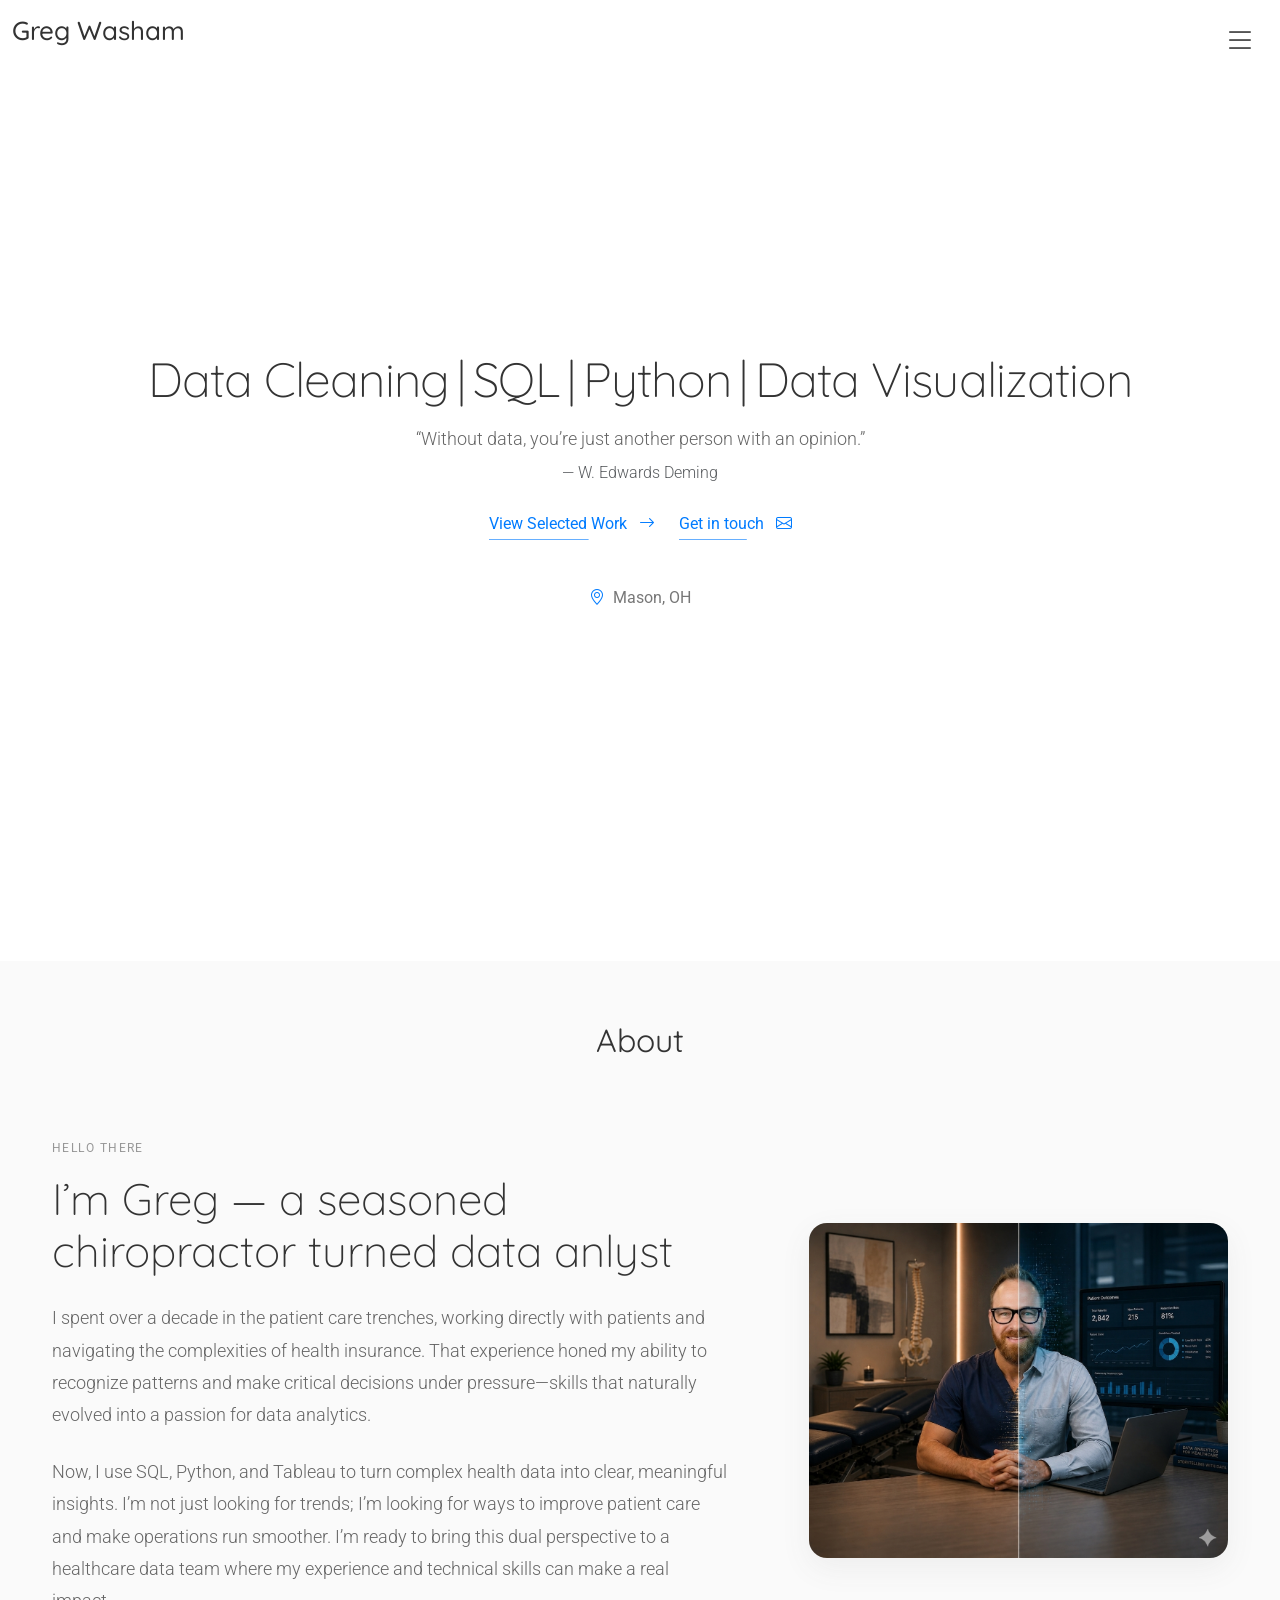
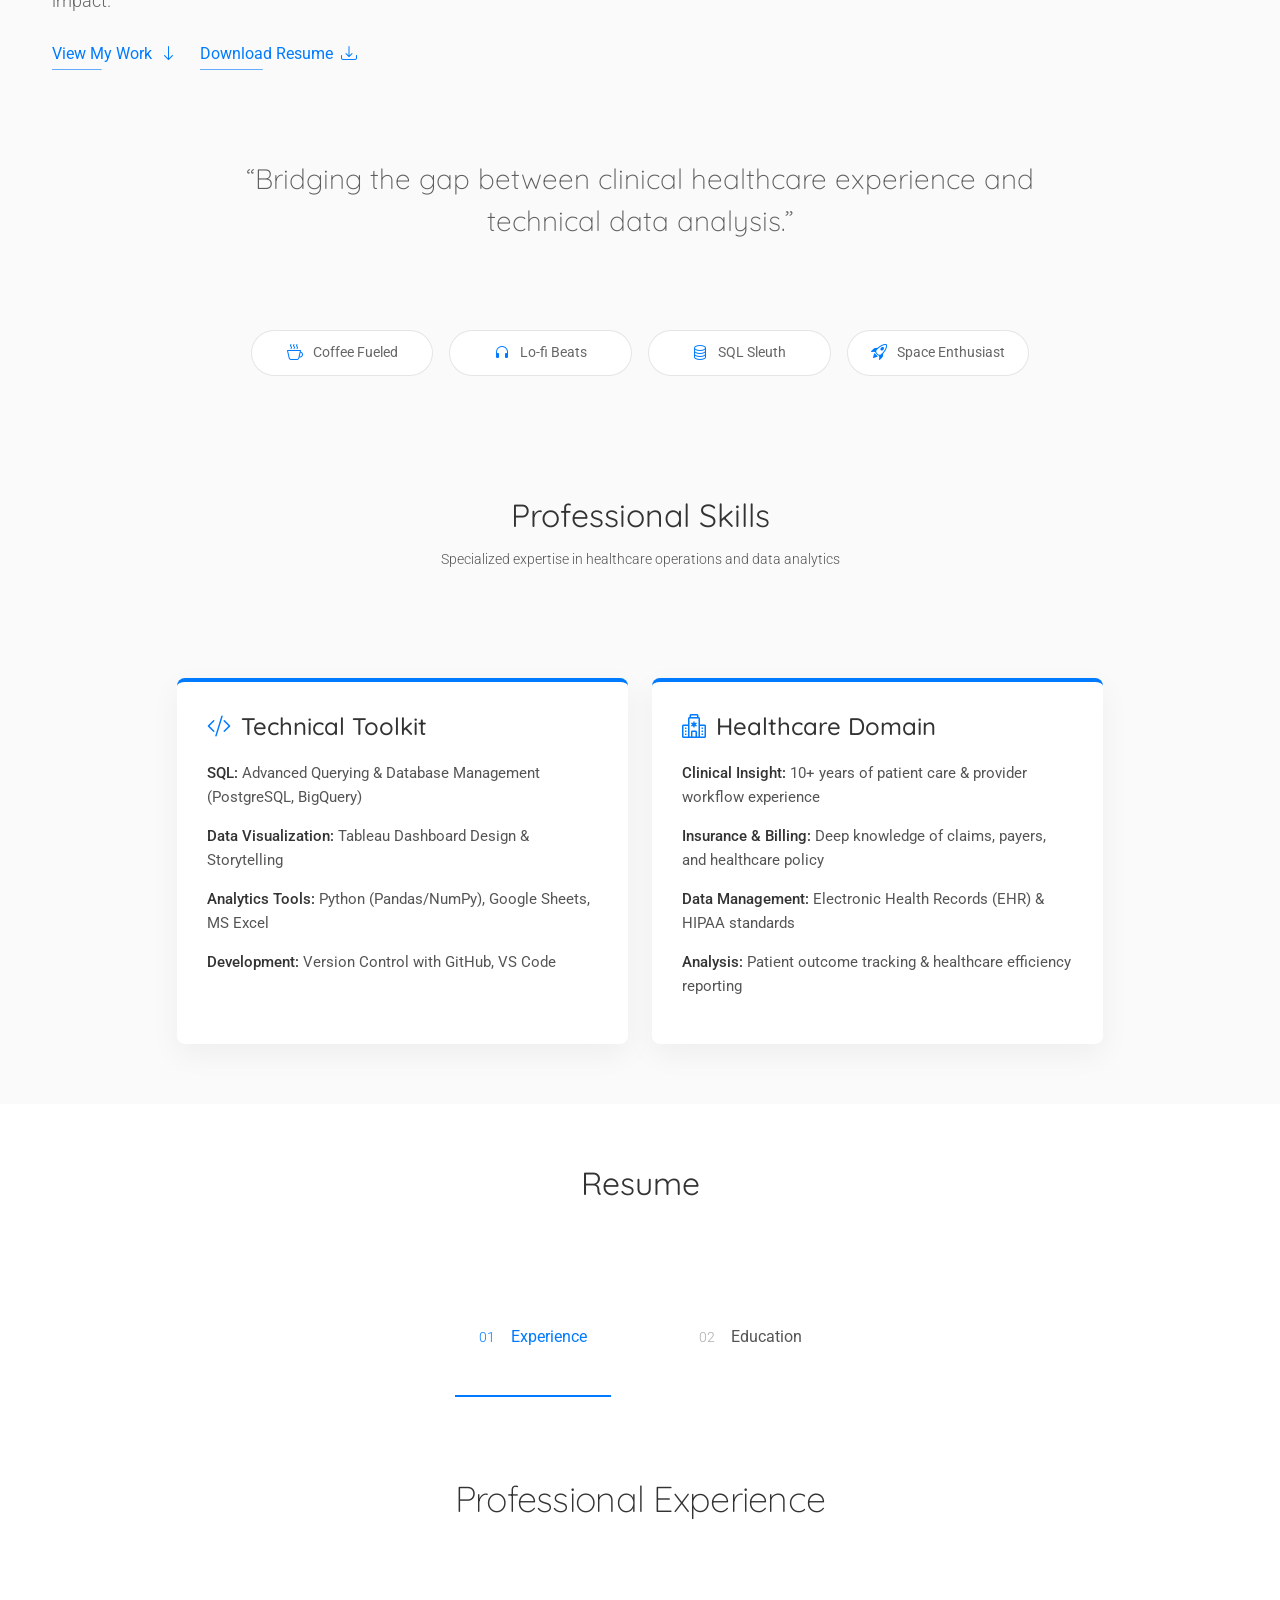
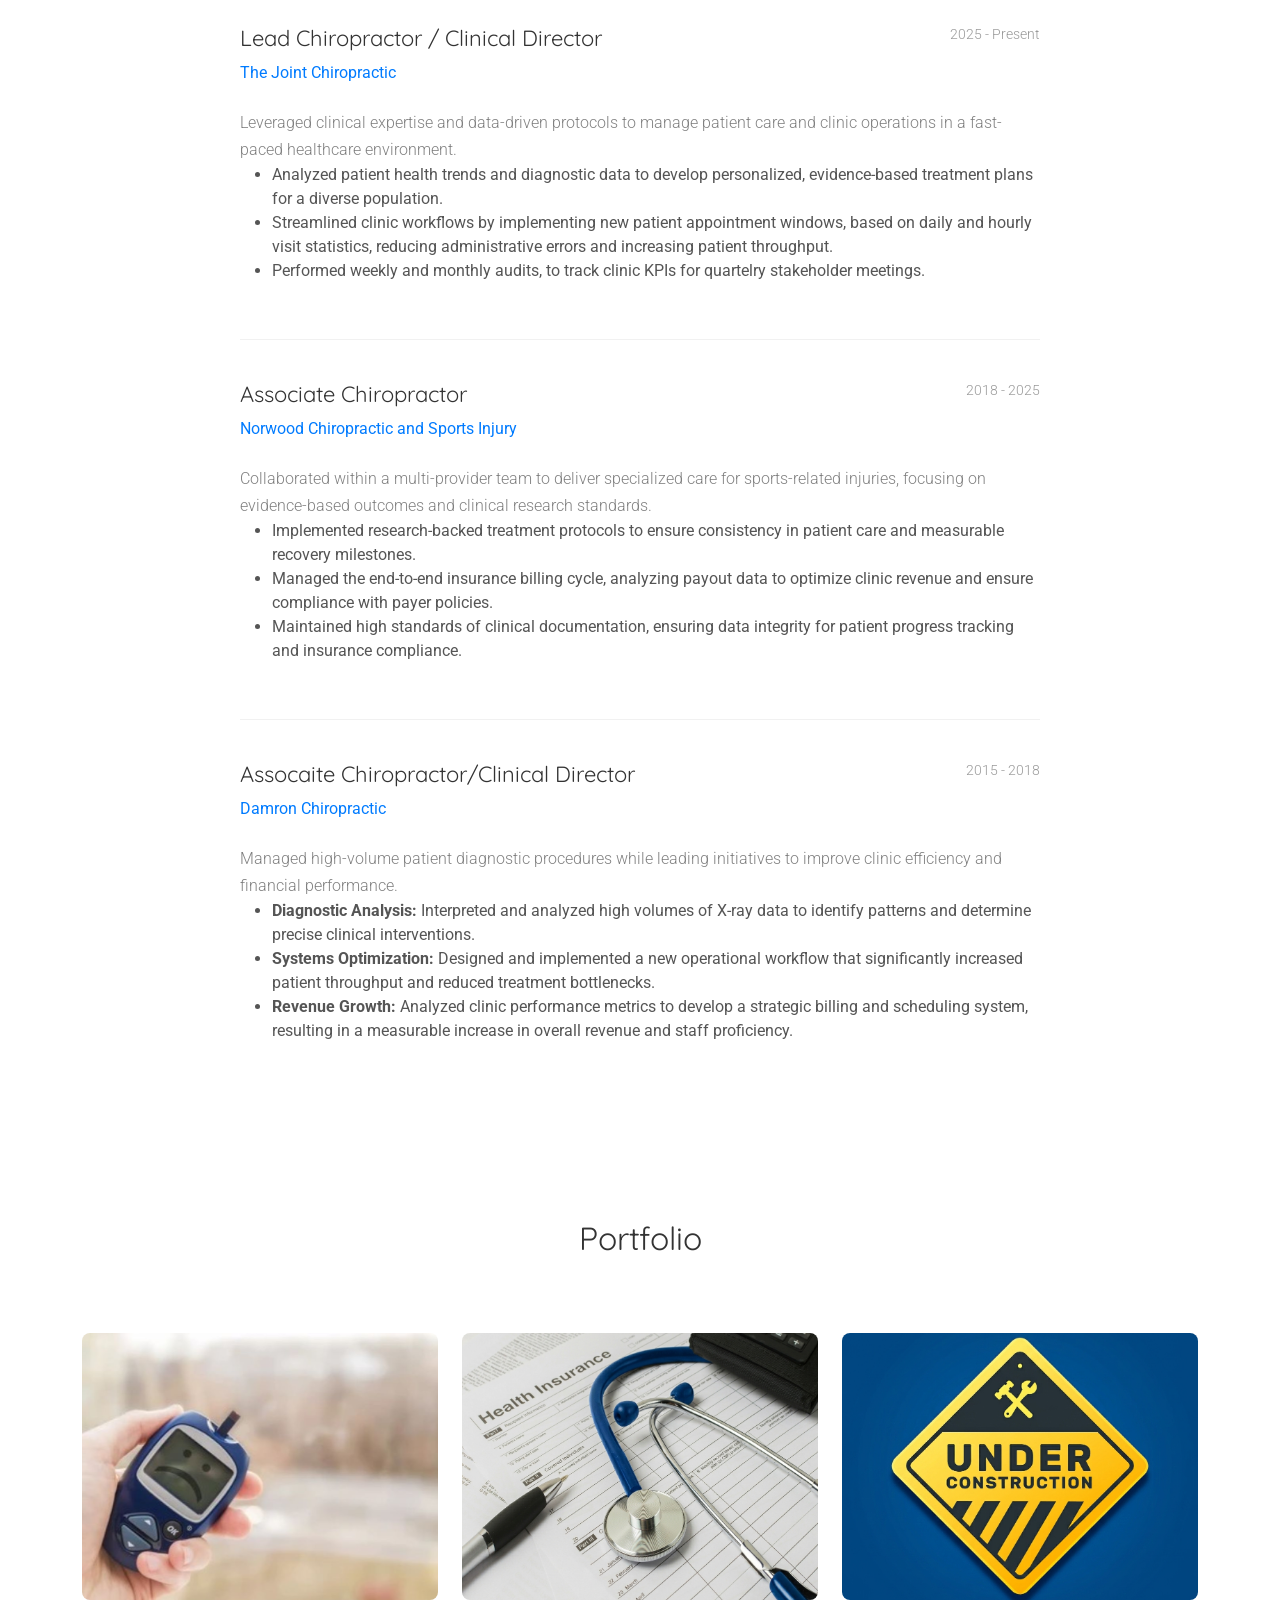
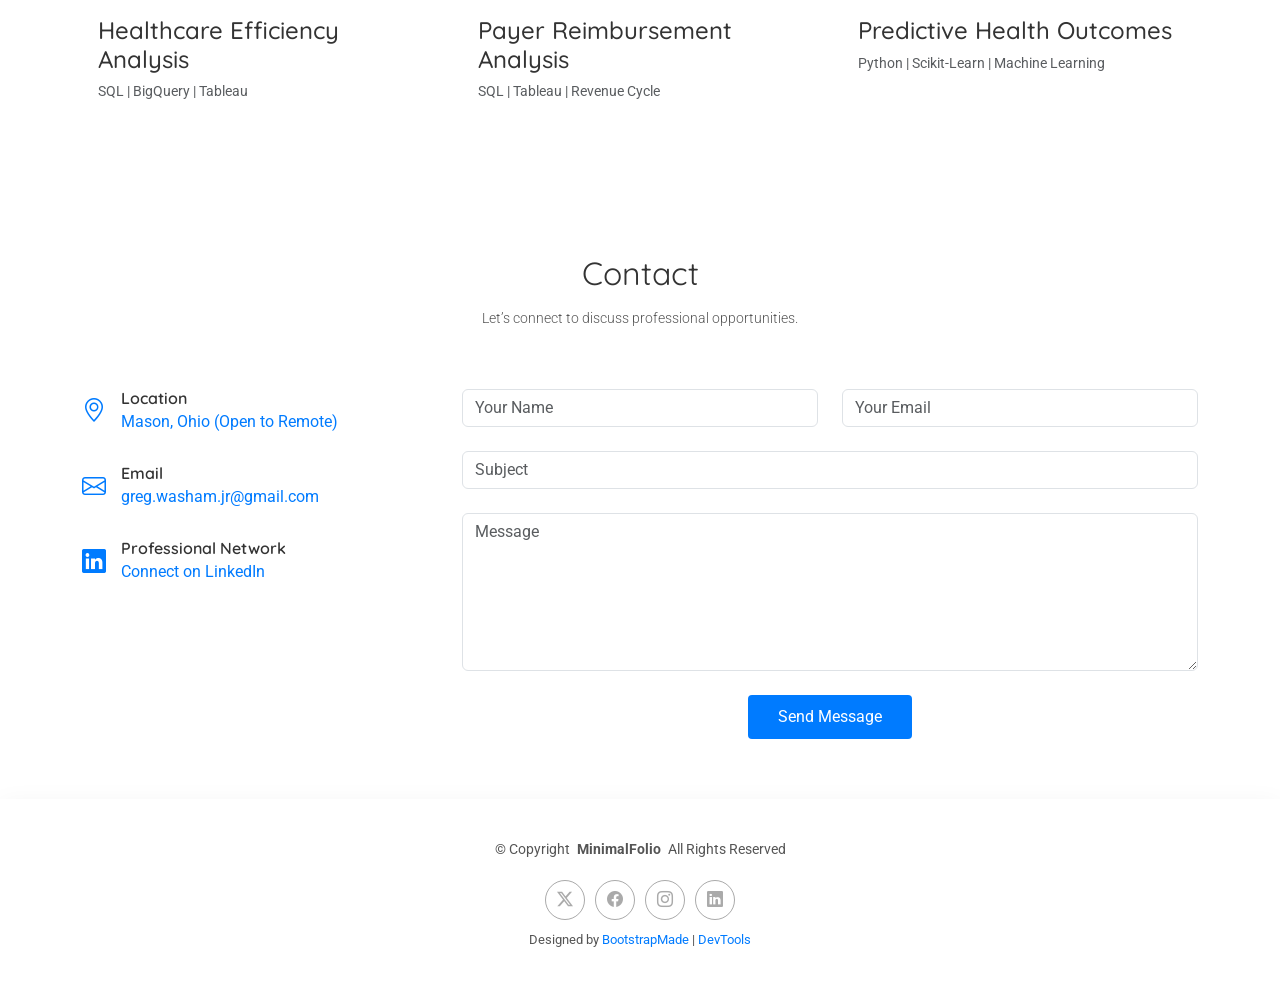
==== index.html @ 4070f912 "Fixed broken project 2 link" ====
<!DOCTYPE html>
<html lang="en">

<head>
  <meta charset="utf-8">
  <meta content="width=device-width, initial-scale=1.0" name="viewport">
  <title>Index - MinimalFolio Bootstrap Template</title>
  <meta name="description" content="">
  <meta name="keywords" content="">

  <!-- Favicons -->
  <link href="assets/img/favicon.png" rel="icon">
  <link href="assets/img/apple-touch-icon.png" rel="apple-touch-icon">

  <!-- Fonts -->
  <link href="https://fonts.googleapis.com" rel="preconnect">
  <link href="https://fonts.gstatic.com" rel="preconnect" crossorigin>
  <link href="https://fonts.googleapis.com/css2?family=Roboto:ital,wght@0,100;0,300;0,400;0,500;0,700;0,900;1,100;1,300;1,400;1,500;1,700;1,900&family=Raleway:ital,wght@0,100;0,200;0,300;0,400;0,500;0,600;0,700;0,800;0,900;1,100;1,200;1,300;1,400;1,500;1,600;1,700;1,800;1,900&family=Quicksand:wght@300;400;500;600;700&display=swap" rel="stylesheet">

  <!-- Vendor CSS Files -->
  <link href="assets/vendor/bootstrap/css/bootstrap.min.css" rel="stylesheet">
  <link href="assets/vendor/bootstrap-icons/bootstrap-icons.css" rel="stylesheet">
  <link href="assets/vendor/aos/aos.css" rel="stylesheet">
  <link href="assets/vendor/glightbox/css/glightbox.min.css" rel="stylesheet">
  <link href="assets/vendor/swiper/swiper-bundle.min.css" rel="stylesheet">

  <!-- Main CSS File -->
  <link href="assets/css/main.css" rel="stylesheet">

  <!-- =======================================================
  * Template Name: MinimalFolio
  * Template URL: https://bootstrapmade.com/minimalfolio-bootstrap-portfolio-template/
  * Updated: Aug 05 2025 with Bootstrap v5.3.7
  * Author: BootstrapMade.com
  * License: https://bootstrapmade.com/license/
  ======================================================== -->
</head>

<body class="index-page">

  <header id="header" class="header d-flex align-items-center position-relative">
    <div class="container-fluid position-relative d-flex align-items-center justify-content-between">

      <a href="index.html" class="logo d-flex align-items-center">
        <!-- Uncomment the line below if you also wish to use an image logo -->
        <!-- <img src="assets/img/logo.webp" alt=""> -->
        <h1 class="sitename">Greg Washam</h1>
      </a>

      <nav id="navmenu" class="navmenu">
        <ul>
          <li><a href="#hero" class="active">Home</a></li>
          <li><a href="#about">About</a></li>
          <li><a href="#resume">Resume</a></li>
          <li><a href="#portfolio">Portfolio</a></li>
          <li><a href="#services">Services</a></li>
          <li class="dropdown"><a href="#"><span>Dropdown</span> <i class="bi bi-chevron-down toggle-dropdown"></i></a>
            <ul>
              <li><a href="#">Dropdown 1</a></li>
              <li class="dropdown"><a href="#"><span>Deep Dropdown</span> <i class="bi bi-chevron-down toggle-dropdown"></i></a>
                <ul>
                  <li><a href="#">Deep Dropdown 1</a></li>
                  <li><a href="#">Deep Dropdown 2</a></li>
                  <li><a href="#">Deep Dropdown 3</a></li>
                  <li><a href="#">Deep Dropdown 4</a></li>
                  <li><a href="#">Deep Dropdown 5</a></li>
                </ul>
              </li>
              <li><a href="#">Dropdown 2</a></li>
              <li><a href="#">Dropdown 3</a></li>
              <li><a href="#">Dropdown 4</a></li>
            </ul>
          </li>
          <li><a href="#contact">Contact</a></li>
        </ul>
        <i class="mobile-nav-toggle d-xl-none bi bi-list"></i>
      </nav>

    </div>
  </header>

  <main class="main">

    <!-- Hero Section -->
<section id="hero" class="hero section">

  <div class="container" data-aos="fade-up" data-aos-delay="100">

    <div class="row justify-content-center text-center">

      <div class="col-lg-10">
        <div class="intro" data-aos="fade-up" data-aos-delay="150">
          
          
          <!-- Updated Hero Heading -->
          <h1 class="display-heading mb-3" style="
    display: flex; 
    justify-content: center; 
    flex-wrap: nowrap; 
    gap: 0.5rem; 
    font-size: clamp(1rem, 4.2vw, 3rem); 
    letter-spacing: -0.02em;
    width: 100%;
    margin: 0 auto;
    white-space: nowrap;">
  <span>Data Cleaning</span> | <span>SQL</span> | <span>Python</span> | <span>Data Visualization</span>
</h1>

          <p class="lead mb-4 text-center mx-auto" style="max-width: 800px; width: 100%;">
            “Without data, you’re just another person with an opinion.”
          <br>
            <span class="text-muted" style="font-size: 0.9em;">— W. Edwards Deming</span>
          </p>

          <!-- Both links now use the same 'link-underline' style -->
          <div class="cta-group d-flex flex-wrap justify-content-center align-items-center gap-4" data-aos="zoom-in" data-aos-delay="250">
            <a href="#portfolio" class="link-underline">
              View Selected Work
              <i class="bi bi-arrow-right ms-2"></i>
            </a>
            <a href="#contact" class="link-underline">
              Get in touch
              <i class="bi bi-envelope ms-2"></i>
            </a>
          </div>

          <div class="meta mt-5 d-flex flex-wrap justify-content-center align-items-center gap-4" data-aos="fade-up" data-aos-delay="300">
            <div class="meta-item d-flex align-items-center gap-2">
              <i class="bi bi-geo-alt"></i>
              <span>Mason, OH</span>
            </div>
          </div>

        </div>
      </div>

    </div>

  </div>

</section><!-- /Hero Section -->

    <!-- About Section -->
    <section id="about" class="about section light-background">

      <!-- Section Title -->
      <div class="container section-title" data-aos="fade-up">
        <h2>About</h2>
        <p></p>
      </div><!-- End Section Title -->

      <div class="container" data-aos="fade-up" data-aos-delay="100">

        <!-- Intro + Photo -->
        <div class="row align-items-center justify-content-between intro-wrap gy-5">
          <div class="col-lg-7" data-aos="fade-right" data-aos-delay="150">
            <div class="intro-content">
              <span class="eyebrow">Hello there</span>
              <h2 class="headline">I’m Greg — a seasoned chiropractor turned data anlyst</h2>
              <p class="lead">
                I spent over a decade in the patient care trenches, working directly with patients and navigating the complexities of health insurance. That experience honed my ability to recognize patterns and make critical decisions under pressure—skills that naturally evolved into a passion for data analytics. 
              </p>
              <p class="lead">
                Now, I use SQL, Python, and Tableau to turn complex health data into clear, meaningful insights. I’m not just looking for trends; I’m looking for ways to improve patient care and make operations run smoother. I’m ready to bring this dual perspective to a healthcare data team where my experience and technical skills can make a real impact.
              </p>
          

              <div class="cta-group">
                <a href="#portfolio" class="link-underline">
                  View My Work <i class="bi bi-arrow-down"></i>
                </a>
                <a href="#resume" class="link-underline">
                  Download Resume <i class="bi bi-download"></i>
                </a>
              </div>
            </div>
          </div>

          <div class="col-lg-5" data-aos="zoom-in" data-aos-delay="250">
            <figure class="profile-figure text-center text-lg-end">
              <img src="assets/img/profile/dc-analytics.png" alt="Portrait of Greg" class="img-fluid profile-photo">
              <figcaption class="profile-caption d-flex justify-content-end">
              </figcaption>
            </figure>
          </div>
        </div>
        <!-- End Intro + Photo -->

       
        <!-- Quote -->
        <blockquote class="personal-quote" data-aos="fade-down" data-aos-delay="200">
          <p>“Bridging the gap between clinical healthcare experience and technical data analysis.”</p>
        </blockquote>
        <!-- End Quote -->

        <!-- Fun Facts -->
        <div class="facts-wrap">
          <div class="row g-3 justify-content-center">
            <div class="col-6 col-md-3 col-lg-2" data-aos="zoom-in" data-aos-delay="120">
              <div class="fact-pill">
                <i class="bi bi-cup-hot"></i>
                <span>Coffee Fueled</span>
              </div>
            </div>
            <div class="col-6 col-md-3 col-lg-2" data-aos="zoom-in" data-aos-delay="160">
              <div class="fact-pill">
                <i class="bi bi-headphones"></i>
                <span>Lo-fi Beats</span>
              </div>
            </div>
            <div class="col-6 col-md-3 col-lg-2" data-aos="zoom-in" data-aos-delay="200">
              <div class="fact-pill">
                <i class="bi bi-database"></i>
                <span>SQL Sleuth</span>
              </div>
            </div>
            <div class="col-6 col-md-3 col-lg-2" data-aos="zoom-in" data-aos-delay="240">
              <div class="fact-pill">
                <i class="bi bi-rocket-takeoff"></i>
                <span>Space Enthusiast</span>
              </div>
            </div>
          </div>
        </div>
        <!-- End Fun Facts -->

   
      </div>
    </section><!-- /About Section -->

    <!-- New Skills Section (The Two-Pillar Version) -->
    <section id="skills" class="skills section light-background">
      <div class="container" data-aos="fade-up">

        <div class="section-title text-center mb-5">
          <h2>Professional Skills</h2>
          <p>Specialized expertise in healthcare operations and data analytics</p>
        </div>

        <div class="row g-4 justify-content-center">
          <!-- Technical Toolkit -->
          <div class="col-lg-5">
            <div class="skills-card">
              <h4><i class="bi bi-code-slash"></i>Technical Toolkit</h4>
              <ul class="list-unstyled">
                <li><strong>SQL:</strong> Advanced Querying & Database Management (PostgreSQL, BigQuery)</li>
                <li><strong>Data Visualization:</strong> Tableau Dashboard Design & Storytelling</li>
                <li><strong>Analytics Tools:</strong> Python (Pandas/NumPy), Google Sheets, MS Excel</li>
                <li><strong>Development:</strong> Version Control with GitHub, VS Code</li>
              </ul>
            </div>
          </div>

          <!-- Healthcare Domain Expertise -->
          <div class="col-lg-5">
            <div class="skills-card">
              <h4><i class="bi bi-hospital"></i>Healthcare Domain</h4>
              <ul class="list-unstyled">
                <li><strong>Clinical Insight:</strong> 10+ years of patient care & provider workflow experience</li>
                <li><strong>Insurance & Billing:</strong> Deep knowledge of claims, payers, and healthcare policy</li>
                <li><strong>Data Management:</strong> Electronic Health Records (EHR) & HIPAA standards</li>
                <li><strong>Analysis:</strong> Patient outcome tracking & healthcare efficiency reporting</li>
              </ul>
            </div>
          </div>
        </div>

      </div>
    </section>

    <!-- Resume Section -->
    <section id="resume" class="resume section">

      <!-- Section Title -->
      <div class="container section-title" data-aos="fade-up">
        <h2>Resume</h2>
      </div><!-- End Section Title -->

      <div class="container" data-aos="fade-up" data-aos-delay="100">

        <div class="row">
          <div class="col-lg-12">
            <ul class="nav nav-pills resume-navigation justify-content-center" id="resume-resume-tabs" role="tablist" data-aos="fade-up" data-aos-delay="200">
              <li class="nav-item" role="presentation">
                <button class="nav-link active" id="resume-experience-tab" data-bs-toggle="pill" data-bs-target="#resume-experience" type="button" role="tab" aria-controls="resume-experience" aria-selected="true">
                  <span class="nav-number">01</span>
                  <span class="nav-label">Experience</span>
                </button>
              </li>
              <li class="nav-item" role="presentation">
                <button class="nav-link" id="resume-education-tab" data-bs-toggle="pill" data-bs-target="#resume-education" type="button" role="tab" aria-controls="resume-education" aria-selected="false">
                  <span class="nav-number">02</span>
                  <span class="nav-label">Education</span>
                </button>
              </li>
             </ul>
          </div>
        </div>

        <div class="tab-content resume-content" id="resume-resume-tabContent">
          <div class="tab-pane fade show active" id="resume-experience" role="tabpanel" aria-labelledby="resume-experience-tab" tabindex="0" data-aos="fade-up" data-aos-delay="300">
            <div class="section-intro">
              <h2>Professional Experience</h2>
            </div>

            <div class="experience-grid">
              <div class="experience-item" data-aos="fade-up" data-aos-delay="400">
                <div class="item-header">
                  <div class="position-info">
                    <h3>Lead Chiropractor / Clinical Director</h3>
                    <div class="company">The Joint Chiropractic</div>
                  </div>
                  <div class="period">2025 - Present</div>
                </div>
                <div class="item-content">
                  <p>Leveraged clinical expertise and data-driven protocols to manage patient care and clinic operations in a fast-paced healthcare environment.</p>
                    <ul>
                      <li>Analyzed patient health trends and diagnostic data to develop personalized, evidence-based treatment plans for a diverse population.</li>
                      <li>Streamlined clinic workflows by implementing new patient appointment windows, based on daily and hourly visit statistics, reducing administrative errors and increasing patient throughput.</li>
                      <li>Performed weekly and monthly audits, to track clinic KPIs for quartelry stakeholder meetings.</li>
                  </ul>
                </div>
              </div>

              <div class="experience-item" data-aos="fade-up" data-aos-delay="450">
                <div class="item-header">
                  <div class="position-info">
                    <h3>Associate Chiropractor</h3>
                    <div class="company">Norwood Chiropractic and Sports Injury</div>
                  </div>
                  <div class="period">2018 - 2025</div>
                </div>
                <div class="item-content">
                  <p>Collaborated within a multi-provider team to deliver specialized care for sports-related injuries, focusing on evidence-based outcomes and clinical research standards.</p>
                    <ul>
                      <li>Implemented research-backed treatment protocols to ensure consistency in patient care and measurable recovery milestones.</li>
                      <li>Managed the end-to-end insurance billing cycle, analyzing payout data to optimize clinic revenue and ensure compliance with payer policies.</li>
                      <li>Maintained high standards of clinical documentation, ensuring data integrity for patient progress tracking and insurance compliance.</li>
                    </ul>
                </div>
              </div>

              <div class="experience-item" data-aos="fade-up" data-aos-delay="500">
                <div class="item-header">
                  <div class="position-info">
                    <h3>Assocaite Chiropractor/Clinical Director</h3>
                    <div class="company">Damron Chiropractic</div>
                  </div>
                  <div class="period">2015 - 2018</div>
                </div>
                <div class="item-content">
                  <p>Managed high-volume patient diagnostic procedures while leading initiatives to improve clinic efficiency and financial performance.</p>
                    <ul>
                      <li><strong>Diagnostic Analysis:</strong> Interpreted and analyzed high volumes of X-ray data to identify patterns and determine precise clinical interventions.</li>
                      <li><strong>Systems Optimization:</strong> Designed and implemented a new operational workflow that significantly increased patient throughput and reduced treatment bottlenecks.</li>
                      <li><strong>Revenue Growth:</strong> Analyzed clinic performance metrics to develop a strategic billing and scheduling system, resulting in a measurable increase in overall revenue and staff proficiency.</li>
                    </ul>
                </div>
              </div>
            </div>
          </div>

          <div class="tab-pane fade" id="resume-education" role="tabpanel" aria-labelledby="resume-education-tab" tabindex="0" data-aos="fade-up" data-aos-delay="300">
            <div class="section-intro">
              <h2>Educational Background</h2>
            </div>


            
            <div class="education-list">
              <div class="education-entry" data-aos="fade-up" data-aos-delay="400">
                <div class="degree-year">Jan 2026</div>
                <div class="degree-details">
                  <h3>SQL Assocaite Certification</h3>
                  <div class="institution">DataCamp</div>
                  <p class="mb-3">Verified proficiency in SQL for data analysis, including complex joins, subqueries, and data cleaning for relational databases.</p>
                    <ul class="cert-skills">
                      <li>Validated through timed, hands-on technical assessments in PostgreSQL.</li>
                      <li>Competency in data manipulation, exploratory data analysis, and reporting.</li>
                    </ul>
                </div>
              </div>

              <div class="education-entry" data-aos="fade-up" data-aos-delay="450">
                <div class="degree-year">May 2026</div>
                <div class="degree-details">
                  <h3>Google Data Analytics Professional Certificate</h3>
                  <div class="institution">Coursera/Google</div>
                  <p class="mb-3">Intensive program covering the end-to-end data analysis process, including data cleaning, analysis, and visualization.</p>
                    <ul class="cert-skills">
                      <li><strong>Tools:</strong> SQL (BigQuery), Tableau, Python, Google Sheets</li>
                      <li><strong>Capstone:</strong> Completed a full-scale healthcare analysis project on 100k+ records</li>
                    </ul>
                </div>
              </div>

              <div class="education-entry" data-aos="fade-up" data-aos-delay="450">
                <div class="degree-year">Apr 2011</div>
                <div class="degree-details">
                  <h3>Doctorate of Chiropractic</h3>
                  <div class="institution">Logan College of Chiropractic</div>
                  <p class="mb-3">Advanced clinical degree focused on diagnostic logic, biomechanical analysis, and patient outcome data management.</p>
                </div>
              </div>

              <div class="education-entry" data-aos="fade-up" data-aos-delay="500">
                <div class="degree-year">Apr 2009</div>
                <div class="degree-details">
                  <h3>Bachelors of Science in Life Sciences</h3>
                  <div class="institution">Logan College of Chiropractic</div>
                  <p>Foundational scientific program emphasizing biological systems, research methodology, and the analysis of complex anatomical data.</p>
                </div>
              </div>
            </div>
          </div>

          

      </div>

    </section><!-- /Resume Section -->


  <!-- Portfolio Section -->
<section id="portfolio" class="portfolio section">

  <!-- Section Title -->
  <div class="container section-title" data-aos="fade-up">
    <h2>Portfolio</h2>
  </div>

  <div class="container" data-aos="fade-up" data-aos-delay="100">

    <!-- All projects must stay inside this ONE row div -->
    <div class="row gy-4 portfolio-container justify-content-center">

      <!-- Project 1: Healthcare Efficiency -->
      <div class="col-lg-4 col-md-6 portfolio-item">
        <div class="portfolio-card">
          <div class="image-container">
            <img src="assets/img/portfolio/sad diabetic.jpg" class="img-fluid" alt="Healthcare Data Analysis">
            <div class="overlay">
              <div class="overlay-content">
                <a href="https://public.tableau.com/app/profile/greg.washam/viz/DiabetesDataAnalysis_17775820265220/HospitalReadmissionAnalysisIdentifyingHigh-RiskFactorsforDiabeticPatients_#1" class="zoom-link non-glightbox" target="_blank" title="View Tableau Dashboard">
                  <i class="bi bi-graph-up"></i>
                </a>
                <a href="portfolio-details-diabetes.html" class="details-link non-glightbox" title="Read Case Study">
                  <i class="bi bi-file-earmark-text"></i>
                </a>
                <a href="https://github.com/gregwashamjr/diabetes-data" class="details-link non-glightbox" target="_blank" title="View SQL Code">
                  <i class="bi bi-github"></i>
                </a>
              </div>
            </div>
          </div>
          <div class="portfolio-content p-3">
            <h4>Healthcare Efficiency Analysis</h4>
            <p class="text-muted small">SQL | BigQuery | Tableau</p>
          </div>
        </div>
      </div>

      <!-- Project 2: Insurance Analysis -->
      <div class="col-lg-4 col-md-6 portfolio-item">
        <div class="portfolio-card">
          <div class="image-container">
            <img src="assets/img/portfolio/ins.png" class="img-fluid" alt="Insurance Coverage Analysis" loading="lazy">
            <div class="overlay">
              <div class="overlay-content">
                <a href="https://public.tableau.com/app/profile/greg.washam/viz/ThirdPartyPayerReimbursementAnalysis/ThirdPartyPayerReimbursement" class="zoom-link non-glightbox" target="_blank" title="View Tableau Dashboard">
                  <i class="bi bi-graph-up"></i>
                </a>
                <a href="portfolio-details-ins.html" class="details-link non-glightbox" title="Read Case Study">
                  <i class="bi bi-file-earmark-text"></i>
                </a>
                <a href="https://github.com/gregwashamjr/healthcare-cost-analysis" class="details-link non-glightbox" target="_blank" title="View GitHub Repo">
                  <i class="bi bi-github"></i>
                </a>
              </div>
            </div>
          </div>
          <div class="portfolio-content p-3">
            <h4>Payer Reimbursement Analysis</h4>
            <p class="text-muted small">SQL | Tableau | Revenue Cycle</p>
          </div>
        </div>
      </div>

      <!-- Project 3: Coming Soon -->
      <div class="col-lg-4 col-md-6 portfolio-item">
        <div class="portfolio-card">
          <div class="image-container">
            <img src="assets/img/portfolio/under construction.png" class="img-fluid" alt="Project Under Construction" loading="lazy">
            <div class="overlay">
              <div class="overlay-content">
                <a href="#" class="details-link" title="In Development">
                  <i class="bi bi-hourglass-split"></i>
                </a>
              </div>
            </div>
          </div>
          <div class="portfolio-content p-3">
            <h4>Predictive Health Outcomes</h4>
            <p class="text-muted small">Python | Scikit-Learn | Machine Learning</p>
          </div>
        </div>
      </div>

    </div> <!-- This closes the ROW -->
  </div> <!-- This closes the CONTAINER -->

</section>

    
  
   <!-- Contact Section -->
<section id="contact" class="contact section">

  <!-- Section Title -->
  <div class="container section-title" data-aos="fade-up">
    <h2>Contact</h2>
    <p>Let’s connect to discuss professional opportunities.</p>
  </div><!-- End Section Title -->

  <div class="container" data-aos="fade-up" data-aos-delay="100">

    <div class="row gy-4">

      <!-- Left Side: Contact Info -->
      <div class="col-lg-4">
        
        <div class="info-item d-flex align-items-center" data-aos="fade-up" data-aos-delay="200" style="margin-bottom: 30px;">
          <i class="bi bi-geo-alt flex-shrink-0" style="margin-right: 15px; font-size: 1.5rem; color: #007bff;"></i>
          <div>
            <h3 style="font-size: 1rem; margin-bottom: 2px; font-weight: 600;">Location</h3>
            <p style="color: #007bff; margin-bottom: 0;">Mason, Ohio (Open to Remote)</p>
          </div>
        </div><!-- End Info Item -->

        <div class="info-item d-flex align-items-center" data-aos="fade-up" data-aos-delay="300" style="margin-bottom: 30px;">
          <i class="bi bi-envelope flex-shrink-0" style="margin-right: 15px; font-size: 1.5rem; color: #007bff;"></i>
          <div>
            <h3 style="font-size: 1rem; margin-bottom: 2px; font-weight: 600;">Email</h3>
            <p style="color: #007bff; margin-bottom: 0;">greg.washam.jr@gmail.com</p>
          </div>
        </div><!-- End Info Item -->

        <div class="info-item d-flex align-items-center" data-aos="fade-up" data-aos-delay="400" style="margin-bottom: 30px;">
          <i class="bi bi-linkedin flex-shrink-0" style="margin-right: 15px; font-size: 1.5rem; color: #007bff;"></i>
          <div>
            <h3 style="font-size: 1rem; margin-bottom: 2px; font-weight: 600;">Professional Network</h3>
            <p style="margin-bottom: 0;"><a href="https://www.linkedin.com/in/gregwasham/" style="color: #007bff; text-decoration: none;">Connect on LinkedIn</a></p>
          </div>
        </div><!-- End Info Item -->

      </div><!-- End Left Side -->

      <!-- Right Side: Contact Form -->
      <div class="col-lg-8">
        <form action="forms/contact.php" method="post" class="php-email-form" data-aos="fade-up" data-aos-delay="500">
          <div class="row gy-4">
            <div class="col-md-6">
              <input type="text" name="name" class="form-control" placeholder="Your Name" required="">
            </div>
            <div class="col-md-6 ">
              <input type="email" class="form-control" name="email" placeholder="Your Email" required="">
            </div>
            <div class="col-md-12">
              <input type="text" class="form-control" name="subject" placeholder="Subject" required="">
            </div>
            <div class="col-md-12">
              <textarea class="form-control" name="message" rows="6" placeholder="Message" required=""></textarea>
            </div>
            <div class="col-md-12 text-center">
              <div class="loading">Loading</div>
              <div class="error-message"></div>
              <div class="sent-message">Your message has been sent. Thank you!</div>
              <button type="submit" style="background: #007bff; color: #fff; border: 0; padding: 10px 30px; transition: 0.4s; border-radius: 4px;">Send Message</button>
            </div>
          </div>
        </form>
      </div><!-- End Contact Form -->

    </div><!-- End Row -->

  </div>

</section><!-- /Contact Section -->

  </main>

  <footer id="footer" class="footer">

    <div class="container">
      <div class="copyright text-center ">
        <p>© <span>Copyright</span> <strong class="px-1 sitename">MinimalFolio</strong> <span>All Rights Reserved</span></p>
      </div>
      <div class="social-links d-flex justify-content-center">
        <a href=""><i class="bi bi-twitter-x"></i></a>
        <a href=""><i class="bi bi-facebook"></i></a>
        <a href=""><i class="bi bi-instagram"></i></a>
        <a href=""><i class="bi bi-linkedin"></i></a>
      </div>
      <div class="credits">
        <!-- All the links in the footer should remain intact. -->
        <!-- You can delete the links only if you've purchased the pro version. -->
        <!-- Licensing information: https://bootstrapmade.com/license/ -->
        <!-- Purchase the pro version with working PHP/AJAX contact form: [buy-url] -->
        Designed by <a href="https://bootstrapmade.com/">BootstrapMade</a> | <a href="https://bootstrapmade.com/tools/">DevTools</a>
      </div>
    </div>

  </footer>

  <!-- Scroll Top -->
  <a href="#" id="scroll-top" class="scroll-top d-flex align-items-center justify-content-center"><i class="bi bi-arrow-up-short"></i></a>

  <!-- Preloader -->
  <div id="preloader">
    <div></div>
    <div></div>
    <div></div>
    <div></div>
  </div>

  <!-- Vendor JS Files -->
  <script src="assets/vendor/bootstrap/js/bootstrap.bundle.min.js"></script>
  <script src="assets/vendor/php-email-form/validate.js"></script>
  <script src="assets/vendor/aos/aos.js"></script>
  <script src="assets/vendor/typed.js/typed.umd.js"></script>
  <script src="assets/vendor/waypoints/noframework.waypoints.js"></script>
  <script src="assets/vendor/imagesloaded/imagesloaded.pkgd.min.js"></script>
  <script src="assets/vendor/isotope-layout/isotope.pkgd.min.js"></script>
  <script src="assets/vendor/glightbox/js/glightbox.min.js"></script>
  <script src="assets/vendor/swiper/swiper-bundle.min.js"></script>

  <!-- Main JS File -->
  <script src="assets/js/main.js"></script>

</body>

</html>
---- assets/css/main.css ----
/**
* Template Name: MinimalFolio
* Template URL: https://bootstrapmade.com/minimalfolio-bootstrap-portfolio-template/
* Updated: Aug 05 2025 with Bootstrap v5.3.7
* Author: BootstrapMade.com
* License: https://bootstrapmade.com/license/
*/

/*--------------------------------------------------------------
# Font & Color Variables
# Help: https://bootstrapmade.com/color-system/
--------------------------------------------------------------*/
/* Fonts */
:root {
  --default-font: "Roboto",  system-ui, -apple-system, "Segoe UI", Roboto, "Helvetica Neue", Arial, "Noto Sans", "Liberation Sans", sans-serif, "Apple Color Emoji", "Segoe UI Emoji", "Segoe UI Symbol", "Noto Color Emoji";
  --heading-font: "Quicksand",  sans-serif;
  --nav-font: "Raleway",  sans-serif;
}

/* Global Colors - The following color variables are used throughout the website. Updating them here will change the color scheme of the entire website */
:root { 
  --background-color: #ffffff; /* Background color for the entire website, including individual sections */
  --default-color: #555555; /* Default color used for the majority of the text content across the entire website */
  --heading-color: #333333; /* Color for headings, subheadings and title throughout the website */
  --accent-color: #007bff; /* Accent color that represents your brand on the website. It's used for buttons, links, and other elements that need to stand out */
  --surface-color: #ffffff; /* The surface color is used as a background of boxed elements within sections, such as cards, icon boxes, or other elements that require a visual separation from the global background. */
  --contrast-color: #ffffff; /* Contrast color for text, ensuring readability against backgrounds of accent, heading, or default colors. */
}

/* Nav Menu Colors - The following color variables are used specifically for the navigation menu. They are separate from the global colors to allow for more customization options */
:root {
  --nav-color: #555555;  /* The default color of the main navmenu links */
  --nav-hover-color: #000000; /* Applied to main navmenu links when they are hovered over or active */
  --nav-mobile-background-color: #fafafa; /* Used as the background color for mobile navigation menu */
  --nav-dropdown-background-color: #ffffff; /* Used as the background color for dropdown items that appear when hovering over primary navigation items */
  --nav-dropdown-color: #8f8f8f; /* Used for navigation links of the dropdown items in the navigation menu. */
  --nav-dropdown-hover-color: #000000; /* Similar to --nav-hover-color, this color is applied to dropdown navigation links when they are hovered over. */
}

/* Color Presets - These classes override global colors when applied to any section or element, providing reuse of the sam color scheme. */

.light-background {
  --background-color: #fafafa;
  --surface-color: #ffffff;
}

.dark-background {
  --background-color: #060606;
  --default-color: #ffffff;
  --heading-color: #ffffff;
  --surface-color: #252525;
  --contrast-color: #ffffff;
}

/* Smooth scroll */
:root {
  scroll-behavior: smooth;
}

/*--------------------------------------------------------------
# General Styling & Shared Classes
--------------------------------------------------------------*/
body {
  color: var(--default-color);
  background-color: var(--background-color);
  font-family: var(--default-font);
}

a {
  color: var(--accent-color);
  text-decoration: none;
  transition: 0.3s;
}

a:hover {
  color: color-mix(in srgb, var(--accent-color), transparent 25%);
  text-decoration: none;
}

h1,
h2,
h3,
h4,
h5,
h6 {
  color: var(--heading-color);
  font-family: var(--heading-font);
}

/* PHP Email Form Messages
------------------------------*/
.php-email-form .error-message {
  display: none;
  background: #df1529;
  color: #ffffff;
  text-align: left;
  padding: 15px;
  margin-bottom: 24px;
  font-weight: 600;
}

.php-email-form .sent-message {
  display: none;
  color: #ffffff;
  background: #059652;
  text-align: center;
  padding: 15px;
  margin-bottom: 24px;
  font-weight: 600;
}

.php-email-form .loading {
  display: none;
  background: var(--surface-color);
  text-align: center;
  padding: 15px;
  margin-bottom: 24px;
}

.php-email-form .loading:before {
  content: "";
  display: inline-block;
  border-radius: 50%;
  width: 24px;
  height: 24px;
  margin: 0 10px -6px 0;
  border: 3px solid var(--accent-color);
  border-top-color: var(--surface-color);
  animation: php-email-form-loading 1s linear infinite;
}

@keyframes php-email-form-loading {
  0% {
    transform: rotate(0deg);
  }

  100% {
    transform: rotate(360deg);
  }
}

/*--------------------------------------------------------------
# Global Header
--------------------------------------------------------------*/
.header {
  --background-color: rgba(255, 255, 255, 0);
  color: var(--default-color);
  background-color: var(--background-color);
  padding: 15px 0;
  transition: all 0.5s;
  z-index: 997;
}

.header .logo {
  line-height: 1;
}

.header .logo img {
  max-height: 32px;
  margin-right: 8px;
}

.header .logo h1 {
  font-size: 26px;
  margin: 0;
  font-weight: 500;
  color: var(--heading-color);
}

/*--------------------------------------------------------------
# Navigation Menu
--------------------------------------------------------------*/
/* Navmenu */
.mobile-nav-toggle {
  background-color: var(--background-color);
  padding: 4px;
  color: var(--nav-color);
  position: fixed;
  top: 20px;
  right: 20px;
  font-size: 32px;
  line-height: 0;
  cursor: pointer;
  display: block !important;
  z-index: 998;
  transition: 0.3s;
}

.mobile-nav-toggle:hover {
  color: var(--nav-hover-color);
}

.navmenu {
  position: fixed;
  top: 0;
  bottom: 0;
  right: -300px;
  z-index: 997;
  transition: 0.3s;
  width: 300px;
  overflow: hidden;
}

.navmenu ul {
  display: block;
  list-style: none;
  padding: 10px 0;
  margin: 0;
  overflow-y: auto;
  transition: 0.3s;
  z-index: 998;
}

.navmenu a,
.navmenu a:focus {
  color: var(--nav-dropdown-color);
  padding: 10px 20px;
  font-family: var(--nav-font);
  font-size: 15px;
  font-weight: 400;
  display: flex;
  align-items: center;
  justify-content: space-between;
  white-space: nowrap;
  transition: 0.3s;
}

.navmenu a i,
.navmenu a:focus i {
  font-size: 12px;
  line-height: 0;
  margin-left: 5px;
  width: 30px;
  height: 30px;
  display: flex;
  align-items: center;
  justify-content: center;
  border-radius: 50%;
  transition: 0.3s;
  background-color: color-mix(in srgb, var(--accent-color), transparent 90%);
}

.navmenu a i:hover,
.navmenu a:focus i:hover {
  background-color: var(--accent-color);
  color: var(--contrast-color);
}

.navmenu a:hover,
.navmenu .active,
.navmenu .active:focus {
  color: var(--nav-dropdown-hover-color);
}

.navmenu .active i,
.navmenu .active:focus i {
  background-color: var(--accent-color);
  color: var(--contrast-color);
  transform: rotate(180deg);
}

.navmenu .dropdown ul {
  position: static;
  display: none;
  z-index: 99;
  padding: 10px 0;
  margin: 10px 20px;
  box-shadow: none;
  transition: all 0.5s ease-in-out;
}

.navmenu .dropdown>.dropdown-active {
  display: block;
  background-color: var(--nav-dropdown-background-color);
  border: 1px solid color-mix(in srgb, var(--nav-dropdown-color), transparent 90%);
}

.mobile-nav-active {
  overflow: hidden;
}

.mobile-nav-active .mobile-nav-toggle {
  right: 310px;
  font-size: 36px;
}

.mobile-nav-active .navmenu {
  position: fixed;
  overflow: hidden;
  top: 0;
  bottom: 0;
  right: 0;
  background-color: var(--nav-mobile-background-color);
  transition: 0.3s;
}

/*--------------------------------------------------------------
# Global Footer
--------------------------------------------------------------*/
.footer {
  color: var(--default-color);
  background-color: var(--background-color);
  font-size: 14px;
  padding: 40px 0;
  position: relative;
  box-shadow: 0 5px 25px rgba(0, 0, 0, 0.05);
}

.footer .copyright p {
  margin-bottom: 0;
}

.footer .social-links {
  margin-top: 20px;
}

.footer .social-links a {
  display: flex;
  align-items: center;
  justify-content: center;
  width: 40px;
  height: 40px;
  border-radius: 50%;
  border: 1px solid color-mix(in srgb, var(--default-color), transparent 50%);
  font-size: 16px;
  color: color-mix(in srgb, var(--default-color), transparent 50%);
  margin: 0 5px;
  transition: 0.3s;
}

.footer .social-links a:hover {
  color: var(--accent-color);
  border-color: var(--accent-color);
}

.footer .credits {
  margin-top: 10px;
  font-size: 13px;
  text-align: center;
}

/*--------------------------------------------------------------
# Preloader
--------------------------------------------------------------*/
#preloader {
  position: fixed;
  inset: 0;
  z-index: 9999;
  overflow: hidden;
  background-color: var(--background-color);
  transition: all 0.6s ease-out;
  width: 100%;
  height: 100vh;
  display: flex;
  align-items: center;
  justify-content: center;
}

#preloader div {
  width: 13px;
  height: 13px;
  background-color: var(--accent-color);
  border-radius: 50%;
  animation-timing-function: cubic-bezier(0, 1, 1, 0);
  position: absolute;
  left: 50%;
}

#preloader div:nth-child(1) {
  left: calc(50% + 8px);
  animation: animate-preloader-1 0.6s infinite;
}

#preloader div:nth-child(2) {
  left: calc(50% + 8px);
  animation: animate-preloader-2 0.6s infinite;
}

#preloader div:nth-child(3) {
  left: calc(50% + 32px);
  animation: animate-preloader-2 0.6s infinite;
}

#preloader div:nth-child(4) {
  left: calc(50% + 56px);
  animation: animate-preloader-3 0.6s infinite;
}

@keyframes animate-preloader-1 {
  0% {
    transform: scale(0);
  }

  100% {
    transform: scale(1);
  }
}

@keyframes animate-preloader-3 {
  0% {
    transform: scale(1);
  }

  100% {
    transform: scale(0);
  }
}

@keyframes animate-preloader-2 {
  0% {
    transform: translate(0, 0);
  }

  100% {
    transform: translate(24px, 0);
  }
}

/*--------------------------------------------------------------
# Scroll Top Button
--------------------------------------------------------------*/
.scroll-top {
  position: fixed;
  visibility: hidden;
  opacity: 0;
  right: 15px;
  bottom: 15px;
  z-index: 99999;
  background-color: var(--accent-color);
  width: 40px;
  height: 40px;
  border-radius: 4px;
  transition: all 0.4s;
}

.scroll-top i {
  font-size: 24px;
  color: var(--contrast-color);
  line-height: 0;
}

.scroll-top:hover {
  background-color: color-mix(in srgb, var(--accent-color), transparent 20%);
  color: var(--contrast-color);
}

.scroll-top.active {
  visibility: visible;
  opacity: 1;
}

/*--------------------------------------------------------------
# Disable aos animation delay on mobile devices
--------------------------------------------------------------*/
@media screen and (max-width: 768px) {
  [data-aos-delay] {
    transition-delay: 0 !important;
  }
}

/*--------------------------------------------------------------
# Global Page Titles & Breadcrumbs
--------------------------------------------------------------*/
.page-title {
  text-align: center;
  padding: 20px 0;
}

.page-title .breadcrumbs {
  margin-bottom: 1.5rem;
}

.page-title .breadcrumbs .breadcrumb {
  justify-content: center;
  margin: 0;
  padding: 0;
  background: none;
}

.page-title .breadcrumbs .breadcrumb .breadcrumb-item {
  font-size: 0.9rem;
  color: color-mix(in srgb, var(--default-color), transparent 30%);
}

.page-title .breadcrumbs .breadcrumb .breadcrumb-item.active {
  color: var(--accent-color);
}

.page-title .breadcrumbs .breadcrumb .breadcrumb-item a {
  color: inherit;
  text-decoration: none;
  transition: color 0.3s ease;
  font-weight: 300;
}

.page-title .breadcrumbs .breadcrumb .breadcrumb-item a:hover {
  color: var(--accent-color);
}

.page-title .breadcrumbs .breadcrumb .breadcrumb-item a i {
  font-size: 0.9rem;
  margin-right: 0.2rem;
}

.page-title .breadcrumbs .breadcrumb .breadcrumb-item+.breadcrumb-item::before {
  color: color-mix(in srgb, var(--default-color), transparent 50%);
}

.page-title .title-wrapper {
  max-width: 800px;
  margin: 0 auto;
  padding: 1rem 0;
}

.page-title .title-wrapper h1 {
  font-size: 2.5rem;
  margin-bottom: 1rem;
  font-weight: 400;
  color: var(--heading-color);
}

.page-title .title-wrapper p {
  font-size: 1.1rem;
  color: color-mix(in srgb, var(--default-color), transparent 20%);
  margin: 0;
  line-height: 1.6;
}

@media (max-width: 768px) {
  .page-title .title-wrapper h1 {
    font-size: 2rem;
  }

  .page-title .title-wrapper p {
    font-size: 1rem;
  }
}

@media (max-width: 576px) {
  .page-title .title-wrapper h1 {
    font-size: 1.75rem;
  }
}

/*--------------------------------------------------------------
# Global Sections
--------------------------------------------------------------*/
section,
.section {
  color: var(--default-color);
  background-color: var(--background-color);
  padding: 60px 0;
  overflow: clip;
}

/*--------------------------------------------------------------
# Global Section Titles
--------------------------------------------------------------*/
.section-title {
  text-align: center;
  padding-bottom: 60px;
  position: relative;
}

.section-title h2 {
  font-size: 32px;
  font-weight: 400;
  margin-bottom: 15px;
}

.section-title p {
  margin-bottom: 0;
  font-size: 14px;
  font-weight: 300;
}

/*--------------------------------------------------------------
# Hero Section
--------------------------------------------------------------*/
.hero {
  padding-top: 60px;
  min-height: 100vh;
  display: flex;
  align-items: center;
  padding-bottom: 120px;
  /* Typographic system for hero */
  /* CTAs */
  /* Meta row */
  /* Portrait block */
  /* Gentle section visual calm */
  /* Spacing rhythm */
  /* Subtle parallax simulation for large screens */
  /* Responsive refinements */
}

.hero .intro .eyebrow .dot {
  width: 8px;
  height: 8px;
  border-radius: 50%;
  background: var(--accent-color);
  flex: 0 0 auto;
}

.hero .intro .eyebrow .text {
  font-family: var(--nav-font);
  font-size: 14px;
  letter-spacing: 0.12em;
  text-transform: uppercase;
  color: color-mix(in srgb, var(--default-color), transparent 30%);
}

.hero .intro .display-heading {
  font-family: var(--heading-font);
  font-weight: 300;
  font-size: clamp(36px, 5vw, 56px);
  line-height: 1.15;
  letter-spacing: -0.02em;
  margin-bottom: 10px;
}

.hero .intro .lead {
  font-size: 18px;
  line-height: 1.8;
  color: color-mix(in srgb, var(--default-color), transparent 10%);
  max-width: 58ch;
}

.hero .btn-ghost {
  --_border: color-mix(in srgb, var(--default-color), transparent 80%);
  --_hover: color-mix(in srgb, var(--accent-color), transparent 85%);
  border: 1px solid var(--_border);
  color: var(--default-color);
  background-color: var(--surface-color);
  padding: 10px 18px;
  border-radius: 8px;
  transition: all 0.3s ease-in-out;
}

.hero .btn-ghost:hover,
.hero .btn-ghost:focus {
  border-color: var(--accent-color);
  color: var(--accent-color);
  box-shadow: 0 6px 20px color-mix(in srgb, var(--accent-color), transparent 90%);
  outline: none;
}

.hero .btn-ghost:active {
  transform: translateY(1px);
}

.hero .link-underline {
  position: relative;
  color: var(--accent-color);
  font-weight: 400;
  padding-bottom: 2px;
  transition: color 0.3s ease-in-out;
}

.hero .link-underline:after {
  content: "";
  position: absolute;
  left: 0;
  bottom: -2px;
  width: 100%;
  height: 1px;
  background: color-mix(in srgb, var(--accent-color), transparent 40%);
  transform: scaleX(0.6);
  transform-origin: left;
  transition: transform 0.3s ease-in-out, background 0.3s ease-in-out;
}

.hero .link-underline:hover,
.hero .link-underline:focus {
  color: color-mix(in srgb, var(--accent-color), transparent 10%);
  outline: none;
  border-radius: 4px;
}

.hero .link-underline:hover:after,
.hero .link-underline:focus:after {
  transform: scaleX(1);
  background: var(--accent-color);
}

.hero .meta .meta-item {
  color: color-mix(in srgb, var(--default-color), transparent 20%);
}

.hero .meta .meta-item i {
  color: var(--accent-color);
}

.hero .portrait-wrap .portrait-img {
  width: 100%;
  height: auto;
  border-radius: 10px;
  display: block;
  box-shadow: 0 20px 60px color-mix(in srgb, var(--default-color), transparent 90%);
  transform: translateZ(0);
  transition: transform 0.4s ease-in-out, box-shadow 0.4s ease-in-out;
}

.hero .portrait-wrap:hover .portrait-img {
  transform: scale(1.015);
  box-shadow: 0 28px 80px color-mix(in srgb, var(--accent-color), transparent 90%);
}

.hero .portrait-wrap .badge.note {
  position: absolute;
  right: 12px;
  bottom: 12px;
  display: inline-flex;
  align-items: center;
  gap: 8px;
  padding: 8px 12px;
  border-radius: 999px;
  background: color-mix(in srgb, var(--accent-color), var(--surface-color) 85%);
  color: var(--default-color);
  font-size: 13px;
  backdrop-filter: blur(6px);
  box-shadow: 0 10px 30px color-mix(in srgb, var(--accent-color), transparent 88%);
}

.hero .portrait-wrap .badge.note i {
  color: var(--accent-color);
}

section .hero {
  background: var(--background-color);
}

.hero .cta-group {
  gap: 16px;
}

@media (min-width: 992px) {
  .hero .portrait-wrap {
    will-change: transform;
  }
}

@media (max-width: 992px) {
  .hero .intro .lead {
    font-size: 17px;
  }

  .hero .portrait-wrap .badge.note {
    transform: scale(0.95);
  }
}

@media (max-width: 576px) {
  .hero .intro .display-heading {
    font-size: 34px;
  }

  .hero .cta-group {
    flex-direction: column;
    align-items: flex-start;
  }
}

/*--------------------------------------------------------------
# About Section
--------------------------------------------------------------*/
.about {
  /* Layout rhythm */
  --maxw: 1200px;
  --space-1: 16px;
  --space-2: 24px;
  --space-3: 40px;
  --space-4: 64px;
  --radius-s: 6px;
  --shadow-soft: 0 10px 30px color-mix(in srgb, var(--default-color), transparent 92%);
}

.about .container {
  max-width: var(--maxw);
}

.about .intro-wrap {
  margin-bottom: var(--space-4);
}

.about .intro-content .eyebrow {
  display: inline-block;
  letter-spacing: 0.12em;
  text-transform: uppercase;
  font-size: 12px;
  color: color-mix(in srgb, var(--default-color), transparent 40%);
  margin-bottom: var(--space-1);
}

.about .intro-content .headline {
  font-family: var(--heading-font);
  font-weight: 300;
  line-height: 1.2;
  font-size: clamp(28px, 4vw, 44px);
  margin: 0 0 var(--space-2) 0;
}

.about .intro-content .lead {
  font-size: 18px;
  line-height: 1.8;
  color: color-mix(in srgb, var(--default-color), transparent 10%);
  margin-bottom: var(--space-2);
}

.about .intro-content p {
  line-height: 1.8;
  margin-bottom: var(--space-2);
  color: color-mix(in srgb, var(--default-color), transparent 5%);
}

.about .intro-content .cta-group {
  display: flex;
  gap: var(--space-2);
  align-items: center;
  margin-top: var(--space-2);
}

.about .intro-content .cta-group .btn-ghost {
  display: inline-flex;
  align-items: center;
  gap: 8px;
  padding: 12px 18px;
  border-radius: var(--radius-s);
  color: var(--accent-color);
  background: color-mix(in srgb, var(--accent-color), transparent 92%);
  border: 1px solid color-mix(in srgb, var(--accent-color), transparent 70%);
  transition: 0.3s ease-in-out;
}

.about .intro-content .cta-group .btn-ghost:hover,
.about .intro-content .cta-group .btn-ghost:focus {
  color: var(--contrast-color);
  background: var(--accent-color);
  border-color: var(--accent-color);
  outline: none;
  box-shadow: 0 0 0 3px color-mix(in srgb, var(--accent-color), transparent 70%);
}

.about .intro-content .cta-group .link-underline {
  display: inline-flex;
  align-items: center;
  gap: 8px;
  position: relative;
  color: var(--accent-color);
  padding-bottom: 4px;
  transition: 0.3s ease-in-out;
}

.about .intro-content .cta-group .link-underline::after {
  content: "";
  position: absolute;
  left: 0;
  right: 0;
  bottom: 0;
  height: 1px;
  background: color-mix(in srgb, var(--accent-color), transparent 40%);
  transform: scaleX(0.4);
  transform-origin: left;
  transition: 0.3s ease-in-out;
}

.about .intro-content .cta-group .link-underline:hover,
.about .intro-content .cta-group .link-underline:focus {
  color: color-mix(in srgb, var(--accent-color), transparent 10%);
  outline: none;
}

.about .intro-content .cta-group .link-underline:hover::after,
.about .intro-content .cta-group .link-underline:focus::after {
  transform: scaleX(1);
}

.about .profile-figure {
  margin: 0;
}

.about .profile-figure .profile-photo {
  width: 88%;
  max-width: 440px;
  border-radius: 18px;
  box-shadow: var(--shadow-soft);
  transform: translateY(0);
  transition: transform 0.3s ease-in-out;
}

.about .profile-figure .profile-caption {
  margin-top: var(--space-2);
  display: flex;
  align-items: center;
  gap: var(--space-2);
}

.about .profile-figure .profile-caption .signature {
  max-width: 160px;
  filter: grayscale(100%);
  opacity: 0.85;
}

.about .profile-figure .profile-caption .meta {
  font-size: 14px;
  color: color-mix(in srgb, var(--default-color), transparent 20%);
}

.about .profile-figure .profile-caption .meta .funfact {
  font-size: 13px;
  margin-top: 4px;
  color: color-mix(in srgb, var(--default-color), transparent 35%);
}

.about .profile-figure:hover .profile-photo {
  transform: translateY(-4px);
}

.about .skills-wrap {
  margin-top: var(--space-4);
  margin-bottom: var(--space-4);
}

.about .skills-wrap .skill-item {
  padding: var(--space-2);
  border-radius: var(--radius-s);
  transition: 0.3s ease-in-out;
  background: color-mix(in srgb, var(--surface-color), var(--accent-color) 2%);
  border: 1px solid color-mix(in srgb, var(--default-color), transparent 88%);
  height: 100%;
}

.about .skills-wrap .skill-item i {
  font-size: 24px;
  color: var(--accent-color);
  margin-bottom: var(--space-1);
  display: inline-block;
}

.about .skills-wrap .skill-item h3 {
  font-size: 16px;
  margin-bottom: 6px;
  font-weight: 500;
}

.about .skills-wrap .skill-item p {
  margin: 0;
  font-size: 14px;
  color: color-mix(in srgb, var(--default-color), transparent 25%);
}

.about .skills-wrap .skill-item:hover {
  transform: translateY(-3px);
  border-color: color-mix(in srgb, var(--accent-color), transparent 60%);
  box-shadow: var(--shadow-soft);
}

.about .journey-wrap {
  margin-bottom: var(--space-4);
}

.about .journey-wrap .timeline-item {
  position: relative;
  padding-left: 26px;
}

.about .journey-wrap .timeline-item time {
  display: inline-block;
  font-size: 12px;
  letter-spacing: 0.08em;
  text-transform: uppercase;
  color: color-mix(in srgb, var(--default-color), transparent 45%);
  margin-bottom: 6px;
}

.about .journey-wrap .timeline-item h4 {
  font-size: 18px;
  font-weight: 400;
  margin: 0 0 6px;
}

.about .journey-wrap .timeline-item p {
  font-size: 14px;
  color: color-mix(in srgb, var(--default-color), transparent 25%);
  margin: 0;
}

.about .journey-wrap .timeline-item .dot {
  position: absolute;
  left: 0;
  top: 4px;
  width: 10px;
  height: 10px;
  border-radius: 50%;
  background: var(--accent-color);
  box-shadow: 0 0 0 6px color-mix(in srgb, var(--accent-color), transparent 80%);
}

.about .personal-quote {
  margin: var(--space-3) 0 var(--space-4);
  padding: var(--space-2) 0;
  text-align: center;
}

.about .personal-quote p {
  font-family: var(--heading-font);
  font-weight: 300;
  font-size: clamp(20px, 3vw, 28px);
  line-height: 1.5;
  color: color-mix(in srgb, var(--default-color), transparent 5%);
  margin: 0 auto;
  max-width: 800px;
}

.about .facts-wrap .fact-pill {
  display: flex;
  align-items: center;
  justify-content: center;
  gap: 10px;
  padding: 10px 14px;
  border-radius: 999px;
  border: 1px solid color-mix(in srgb, var(--default-color), transparent 85%);
  background: var(--surface-color);
  color: color-mix(in srgb, var(--default-color), transparent 10%);
  transition: 0.3s ease-in-out;
}

.about .facts-wrap .fact-pill i {
  color: var(--accent-color);
}

.about .facts-wrap .fact-pill span {
  font-size: 14px;
}

.about .facts-wrap .fact-pill:hover {
  transform: translateY(-2px);
  border-color: color-mix(in srgb, var(--accent-color), transparent 60%);
  box-shadow: var(--shadow-soft);
}

.about .facts-wrap .fact-pill:focus-within {
  box-shadow: 0 0 0 3px color-mix(in srgb, var(--accent-color), transparent 70%);
}

@media (max-width: 992px) {
  .about .profile-figure {
    text-align: center !important;
  }

  .about .profile-figure .profile-photo {
    width: 72%;
  }

  .about .intro-content .cta-group {
    flex-wrap: wrap;
  }
}

@media (max-width: 576px) {
  .about .profile-figure .profile-photo {
    width: 100%;
  }

  .about .skills-wrap {
    margin-top: var(--space-3);
  }
}

/*--------------------------------------------------------------
# Skills Section
--------------------------------------------------------------*/
.skills {
  padding-top: 60px;
  padding-bottom: 60px;
  /* Design tokens for this section */
  --radius: 8px;
  --muted: color-mix(in srgb, var(--default-color), transparent 65%);
  --soft-border: color-mix(in srgb, var(--default-color), transparent 85%);
  --soft-shadow: 0 8px 24px color-mix(in srgb, var(--default-color), transparent 94%);
  --accent-soft: color-mix(in srgb, var(--accent-color), var(--background-color) 85%);
  /* Focus styles for accessibility */
  /* Subtle divider behavior via spacing rhythm */
  /* Swiper compatibility snippet (kept global for any future slider inside) */
  /* Responsive tweaks */
}

.skills .skill-block {
  padding: 22px 6px 6px 6px;
  border-radius: var(--radius);
  transition: transform 0.3s ease-in-out, box-shadow 0.3s ease-in-out;
  position: relative;
}

.skills .skill-block:hover {
  transform: translateY(-2px);
}

.skills .skill-block header .skill-title {
  font-size: 18px;
  font-weight: 400;
  margin: 0;
}

.skills .skill-block header .skill-badge {
  font-size: 12px;
  padding: 4px 10px;
  border-radius: 999px;
  color: var(--accent-color);
  background: color-mix(in srgb, var(--accent-color), transparent 92%);
  border: 1px solid color-mix(in srgb, var(--accent-color), transparent 80%);
}

.skills .skill-block .skill-desc {
  color: var(--muted);
  font-size: 15px;
  line-height: 1.8;
  margin-bottom: 14px;
}

.skills .skill-block .progress.slim {
  height: 6px;
  background-color: color-mix(in srgb, var(--default-color), transparent 90%);
  border-radius: 999px;
  overflow: hidden;
}

.skills .skill-block .progress.slim .progress-bar {
  width: 0%;
  background: linear-gradient(90deg, var(--accent-color), color-mix(in srgb, var(--accent-color), transparent 20%));
  transition: width 0.6s ease-in-out;
}

.skills .soft-card {
  background: var(--surface-color);
  border: 1px solid var(--soft-border);
  box-shadow: var(--soft-shadow);
}

.skills .soft-card .mini-head {
  font-weight: 400;
  letter-spacing: 0.3px;
  font-size: 16px;
  color: var(--heading-color);
  margin-bottom: 10px;
}

.skills .soft-card .tool-list li {
  padding: 8px 0;
  border-bottom: 1px dashed color-mix(in srgb, var(--default-color), transparent 88%);
}

.skills .soft-card .tool-list li:last-child {
  border-bottom: 0;
}

.skills .soft-card .tool-list li i {
  color: var(--accent-color);
  font-size: 18px;
  line-height: 1;
}

.skills .soft-card .tool-list li span {
  color: var(--default-color);
}

.skills .note {
  color: var(--muted);
  font-size: 16px;
  line-height: 1.8;
}

.skills a:focus-visible,
.skills button:focus-visible,
.skills .skill-block:focus-visible,
.skills .soft-card:focus-visible {
  outline: 2px solid var(--accent-color);
  outline-offset: 3px;
  border-radius: calc(var(--radius) - 2px);
}

.skills .alt-grid {
  margin-top: 60px;
}

.skills .swiper-wrapper {
  height: auto !important;
}

@media (max-width: 992px) {
  .skills .intro-wrap .headline {
    font-size: clamp(26px, 4.2vw, 36px);
  }
}

@media (max-width: 768px) {
  .skills .soft-card {
    padding: 24px !important;
  }

  .skills .skill-block {
    padding-top: 18px;
  }
}

/*--------------------------------------------------------------
# Resume Section
--------------------------------------------------------------*/
.resume .resume-navigation {
  gap: 4rem;
  margin-bottom: 5rem;
  padding: 2rem 0;
  border-bottom: 1px solid color-mix(in srgb, var(--default-color), transparent 90%);
  border: none;
}

@media (max-width: 992px) {
  .resume .resume-navigation {
    padding: 0;
  }
}

.resume .resume-navigation .nav-item .nav-link {
  background: none;
  border: none;
  display: flex;
  align-items: center;
  gap: 1rem;
  cursor: pointer;
  padding: 1rem 1.5rem;
  border-radius: 0;
  transition: all 0.3s ease;
  position: relative;
  color: var(--default-color);
}

.resume .resume-navigation .nav-item .nav-link .nav-number {
  font-size: 0.875rem;
  font-weight: 300;
  color: color-mix(in srgb, var(--default-color), transparent 50%);
  transition: color 0.3s ease;
}

.resume .resume-navigation .nav-item .nav-link .nav-label {
  font-size: 1rem;
  font-weight: 400;
  color: var(--default-color);
  transition: color 0.3s ease;
}

.resume .resume-navigation .nav-item .nav-link::after {
  content: "";
  position: absolute;
  bottom: -2rem;
  left: 50%;
  transform: translateX(-50%) scaleX(0);
  width: 100%;
  height: 2px;
  background: var(--accent-color);
  transition: transform 0.3s ease;
}

.resume .resume-navigation .nav-item .nav-link:hover,
.resume .resume-navigation .nav-item .nav-link.active {
  background: none;
  border: none;
  box-shadow: none;
}

.resume .resume-navigation .nav-item .nav-link:hover .nav-number,
.resume .resume-navigation .nav-item .nav-link.active .nav-number {
  color: var(--accent-color);
}

.resume .resume-navigation .nav-item .nav-link:hover .nav-label,
.resume .resume-navigation .nav-item .nav-link.active .nav-label {
  color: var(--accent-color);
}

.resume .resume-navigation .nav-item .nav-link:hover::after,
.resume .resume-navigation .nav-item .nav-link.active::after {
  transform: translateX(-50%) scaleX(1);
}

.resume .resume-navigation .nav-item .nav-link:focus {
  outline: none;
  box-shadow: none;
}

@media (max-width: 992px) {
  .resume .resume-navigation .nav-item .nav-link::after {
    display: none;
  }
}

.resume .resume-content .tab-pane {
  min-height: 400px;
}

.resume .resume-content .section-intro {
  text-align: center;
  max-width: 600px;
  margin: 0 auto 4rem;
}

.resume .resume-content .section-intro h2 {
  font-size: 2.25rem;
  font-weight: 300;
  margin-bottom: 1.5rem;
  letter-spacing: -0.02em;
}

.resume .resume-content .section-intro p {
  font-size: 1.125rem;
  line-height: 1.7;
  color: color-mix(in srgb, var(--default-color), transparent 30%);
  font-weight: 300;
}

.resume .experience-grid {
  max-width: 800px;
  margin: 0 auto;
}

.resume .experience-grid .experience-item {
  padding: 2.5rem 0;
  border-bottom: 1px solid color-mix(in srgb, var(--default-color), transparent 92%);
}

.resume .experience-grid .experience-item:last-child {
  border-bottom: none;
}

.resume .experience-grid .experience-item .item-header {
  display: flex;
  justify-content: space-between;
  align-items: flex-start;
  margin-bottom: 1.5rem;
}

.resume .experience-grid .experience-item .item-header .position-info h3 {
  font-size: 1.375rem;
  font-weight: 400;
  margin-bottom: 0.5rem;
  line-height: 1.3;
}

.resume .experience-grid .experience-item .item-header .position-info .company {
  font-size: 1rem;
  color: var(--accent-color);
  font-weight: 400;
}

.resume .experience-grid .experience-item .item-header .period {
  font-size: 0.9rem;
  color: color-mix(in srgb, var(--default-color), transparent 40%);
  font-weight: 300;
  white-space: nowrap;
  margin-left: 2rem;
}

.resume .experience-grid .experience-item .item-content p {
  font-size: 1rem;
  line-height: 1.7;
  color: color-mix(in srgb, var(--default-color), transparent 25%);
  margin: 0;
  font-weight: 300;
}

.resume .education-list {
  max-width: 700px;
  margin: 0 auto;
}

.resume .education-list .education-entry {
  display: flex;
  gap: 3rem;
  padding: 2rem 0;
  border-bottom: 1px solid color-mix(in srgb, var(--default-color), transparent 92%);
}

.resume .education-list .education-entry:last-child {
  border-bottom: none;
}

.resume .education-list .education-entry .degree-year {
  flex-shrink: 0;
  font-size: 1.125rem;
  font-weight: 400;
  color: var(--accent-color);
  width: 80px;
}

.resume .education-list .education-entry .degree-details {
  flex: 1;
}

.resume .education-list .education-entry .degree-details h3 {
  font-size: 1.25rem;
  font-weight: 400;
  margin-bottom: 0.5rem;
  line-height: 1.3;
}

.resume .education-list .education-entry .degree-details .institution {
  font-size: 1rem;
  color: color-mix(in srgb, var(--default-color), transparent 30%);
  margin-bottom: 1rem;
  font-weight: 300;
}

.resume .education-list .education-entry .degree-details p {
  font-size: 0.95rem;
  line-height: 1.6;
  color: color-mix(in srgb, var(--default-color), transparent 35%);
  margin: 0;
  font-weight: 300;
}

.resume .skills-categories {
  max-width: 800px;
  margin: 0 auto;
}

.resume .skills-categories .skill-category {
  margin-bottom: 3rem;
}

.resume .skills-categories .skill-category:last-child {
  margin-bottom: 0;
}

.resume .skills-categories .skill-category h3 {
  font-size: 1.25rem;
  font-weight: 400;
  margin-bottom: 1.5rem;
  text-align: center;
}

.resume .skills-categories .skill-category .skill-tags {
  display: flex;
  flex-wrap: wrap;
  gap: 1rem;
  justify-content: center;
}

.resume .skills-categories .skill-category .skill-tags .skill-tag {
  background: var(--surface-color);
  border: 1px solid color-mix(in srgb, var(--default-color), transparent 85%);
  padding: 0.75rem 1.5rem;
  font-size: 0.9rem;
  font-weight: 300;
  color: var(--default-color);
  border-radius: 0;
  transition: all 0.3s ease;
}

.resume .skills-categories .skill-category .skill-tags .skill-tag:hover {
  border-color: var(--accent-color);
  color: var(--accent-color);
}

@media (max-width: 992px) {
  .resume .resume-navigation {
    gap: 2rem;
    margin-bottom: 3rem;
  }

  .resume .resume-navigation .nav-item .nav-link {
    padding: 0.75rem 1rem;
  }

  .resume .resume-navigation .nav-item .nav-link .nav-label {
    font-size: 0.9rem;
  }

  .resume .section-intro {
    margin-bottom: 3rem;
  }

  .resume .section-intro h2 {
    font-size: 1.875rem;
  }

  .resume .section-intro p {
    font-size: 1rem;
  }

  .resume .experience-grid .experience-item .item-header {
    flex-direction: column;
    gap: 1rem;
  }

  .resume .experience-grid .experience-item .item-header .period {
    margin-left: 0;
  }

  .resume .education-list .education-entry {
    gap: 2rem;
  }

  .resume .education-list .education-entry .degree-year {
    width: 60px;
  }
}

@media (max-width: 768px) {
  .resume .resume-navigation {
    flex-direction: column;
    gap: 1rem;
    align-items: center;
  }

  .resume .resume-navigation .nav-item {
    width: 100%;
  }

  .resume .resume-navigation .nav-item .nav-link {
    justify-content: center;
    width: 100%;
  }

  .resume .education-list .education-entry {
    flex-direction: column;
    gap: 0.5rem;
  }

  .resume .skills-categories .skill-category .skill-tags {
    gap: 0.75rem;
  }

  .resume .skills-categories .skill-category .skill-tags .skill-tag {
    padding: 0.6rem 1.2rem;
    font-size: 0.85rem;
  }
}

@media (max-width: 576px) {
  .resume .section-intro h2 {
    font-size: 1.625rem;
  }

  .resume .experience-grid .experience-item {
    padding: 2rem 0;
  }

  .resume .experience-grid .experience-item .item-header .position-info h3 {
    font-size: 1.25rem;
  }

  .resume .skills-categories .skill-category .skill-tags .skill-tag {
    padding: 0.5rem 1rem;
    font-size: 0.8rem;
  }

  .resume .resume-navigation .nav-item .nav-link {
    padding: 0.5rem 1rem;
    gap: 0.5rem;
  }

  .resume .resume-navigation .nav-item .nav-link .nav-number {
    font-size: 0.75rem;
  }

  .resume .resume-navigation .nav-item .nav-link .nav-label {
    font-size: 0.85rem;
  }
}

/*--------------------------------------------------------------
# Portfolio Section
--------------------------------------------------------------*/
.portfolio .portfolio-filters-wrapper {
  text-align: center;
  margin-bottom: 80px;
}

.portfolio .portfolio-filters {
  display: inline-flex;
  align-items: center;
  gap: 40px;
  padding: 0;
  margin: 0;
  list-style: none;
  position: relative;
}

.portfolio .portfolio-filters::after {
  content: "";
  position: absolute;
  bottom: -8px;
  left: 0;
  width: 100%;
  height: 1px;
  background: color-mix(in srgb, var(--default-color), transparent 90%);
}

.portfolio .portfolio-filters li {
  position: relative;
  cursor: pointer;
  padding: 12px 0;
  font-size: 15px;
  font-weight: 400;
  color: color-mix(in srgb, var(--default-color), transparent 30%);
  transition: all 0.4s ease-out;
  letter-spacing: 0.5px;
}

.portfolio .portfolio-filters li::after {
  content: "";
  position: absolute;
  bottom: -8px;
  left: 50%;
  width: 0;
  height: 2px;
  background: var(--accent-color);
  transition: all 0.4s ease-out;
  transform: translateX(-50%);
}

.portfolio .portfolio-filters li:hover {
  color: var(--default-color);
}

.portfolio .portfolio-filters li.filter-active {
  color: var(--default-color);
}

.portfolio .portfolio-filters li.filter-active::after {
  width: 100%;
}

@media (max-width: 768px) {
  .portfolio .portfolio-filters {
    flex-wrap: wrap;
    gap: 20px;
    justify-content: center;
  }
}

.portfolio .portfolio-card {
  background: var(--surface-color);
  transition: all 0.4s ease-out;
  overflow: hidden;
}

.portfolio .portfolio-card:hover {
  transform: translateY(-8px);
}

.portfolio .portfolio-card:hover .image-container img {
  transform: scale(1.05);
}

.portfolio .portfolio-card:hover .overlay {
  opacity: 1;
  visibility: visible;
}

.portfolio .portfolio-card:hover .content h3 {
  color: var(--accent-color);
}

.portfolio .image-container {
  position: relative;
  overflow: hidden;
  aspect-ratio: 4/3;
  border-radius: 8px;
}

.portfolio .image-container img {
  width: 100%;
  height: 100%;
  object-fit: cover;
  transition: transform 0.6s ease-out;
}

.portfolio .image-container .overlay {
  position: absolute;
  top: 0;
  left: 0;
  right: 0;
  bottom: 0;
  background: color-mix(in srgb, var(--accent-color), transparent 50%);
  display: flex;
  align-items: center;
  justify-content: center;
  opacity: 0;
  visibility: hidden;
  transition: all 0.4s ease-out;
  backdrop-filter: blur(2px);
}

.portfolio .image-container .overlay-content {
  display: flex;
  gap: 20px;
  transform: translateY(20px);
  transition: transform 0.4s ease-out 0.1s;
}

.portfolio-card:hover .portfolio .image-container .overlay-content {
  transform: translateY(0);
}

.portfolio .image-container .overlay-content a {
  width: 50px;
  height: 50px;
  background: var(--surface-color);
  color: var(--heading-color);
  display: flex;
  align-items: center;
  justify-content: center;
  border-radius: 50%;
  transition: all 0.3s ease;
  font-size: 18px;
}

.portfolio .image-container .overlay-content a:hover {
  background: var(--accent-color);
  color: var(--contrast-color);
  transform: scale(1.1);
}

.portfolio .content {
  padding: 30px 0;
  text-align: center;
}

.portfolio .content h3 {
  font-size: 20px;
  font-weight: 400;
  margin-bottom: 8px;
  transition: color 0.3s ease;
  letter-spacing: 0.5px;
}

.portfolio .content p {
  color: color-mix(in srgb, var(--default-color), transparent 40%);
  font-size: 14px;
  line-height: 1.6;
  margin: 0;
  letter-spacing: 0.3px;
}

@media (min-width: 992px) {
  .portfolio .portfolio-grid {
    grid-template-columns: repeat(3, 1fr);
  }
}

@media (min-width: 1200px) {
  .portfolio .portfolio-grid {
    grid-template-columns: repeat(4, 1fr);
    gap: 50px;
  }
}

/*--------------------------------------------------------------
# Testimonials Section
--------------------------------------------------------------*/
.testimonials p {
  line-height: 1.7;
  color: var(--default-color);
}

.testimonials .testimonial {
  max-width: 500px;
  text-align: center;
  margin-bottom: 30px;
}

.testimonials .testimonial .name {
  font-size: 18px;
  color: var(--heading-color);
}

.testimonials .testimonial .img-wrap img {
  margin: 0 auto;
  width: 70px;
  height: 70px;
  border-radius: 50%;
}

.testimonials .swiper-pagination {
  position: absolute;
  bottom: 0px;
}

.testimonials .swiper-pagination .swiper-pagination-bullet {
  margin: 0 5px;
  background-color: color-mix(in srgb, var(--default-color) 65%, transparent);
  opacity: 0.3;
}

.testimonials .swiper-pagination .swiper-pagination-bullet.swiper-pagination-bullet-active {
  background: var(--accent-color);
  opacity: 1;
}

/*--------------------------------------------------------------
# Services Section
--------------------------------------------------------------*/
.services {
  padding: 100px 0 80px;
}

.services .service-grid {
  gap: 60px 0;
}

.services .service-item {
  padding: 0;
  text-align: left;
  transition: all 0.4s ease;
}

.services .service-item:hover {
  transform: translateY(-8px);
}

.services .service-item:hover .service-icon {
  transform: scale(1.05);
}

.services .service-item:hover .service-link a {
  color: var(--accent-color);
}

.services .service-item:hover .service-link a i {
  transform: translateX(5px);
}

.services .service-item .service-icon {
  width: 80px;
  height: 80px;
  margin-bottom: 40px;
  display: flex;
  align-items: center;
  justify-content: center;
  border-radius: 8px;
  background: color-mix(in srgb, var(--accent-color), transparent 92%);
  transition: all 0.4s ease;
}

.services .service-item .service-icon i {
  font-size: 32px;
  color: var(--accent-color);
  transition: all 0.3s ease;
}

.services .service-item h3 {
  font-size: 24px;
  font-weight: 300;
  margin-bottom: 24px;
  line-height: 1.3;
}

.services .service-item h3 a {
  color: var(--heading-color);
  text-decoration: none;
  transition: color 0.3s ease;
}

.services .service-item h3 a:hover {
  color: var(--accent-color);
}

.services .service-item p {
  font-size: 16px;
  line-height: 1.7;
  color: var(--default-color);
  margin-bottom: 32px;
  opacity: 0.85;
}

.services .service-item .service-link a {
  display: inline-flex;
  align-items: center;
  gap: 8px;
  font-size: 14px;
  font-weight: 500;
  color: var(--default-color);
  text-decoration: none;
  text-transform: uppercase;
  letter-spacing: 0.5px;
  transition: all 0.3s ease;
}

.services .service-item .service-link a span {
  position: relative;
}

.services .service-item .service-link a i {
  font-size: 12px;
  transition: transform 0.3s ease;
}

.services .service-item .service-link a:hover {
  color: var(--accent-color);
}

@media (max-width: 768px) {
  .services {
    padding: 60px 0;
  }

  .services .service-intro {
    font-size: 16px;
    margin-bottom: 60px;
  }

  .services .service-grid {
    gap: 50px 0;
  }

  .services .service-item .service-icon {
    width: 70px;
    height: 70px;
    margin-bottom: 30px;
  }

  .services .service-item .service-icon i {
    font-size: 28px;
  }

  .services .service-item h3 {
    font-size: 22px;
    margin-bottom: 20px;
  }

  .services .service-item p {
    margin-bottom: 28px;
  }
}

/*--------------------------------------------------------------
# Faq Section
--------------------------------------------------------------*/
.faq .faq-item {
  margin-bottom: 0;
  border-bottom: 1px solid color-mix(in srgb, var(--default-color), transparent 90%);
  transition: all 0.4s cubic-bezier(0.25, 0.46, 0.45, 0.94);
}

.faq .faq-item:last-child {
  border-bottom: none;
}

.faq .faq-item.faq-active .faq-header .faq-number {
  color: var(--accent-color);
  font-weight: 500;
}

.faq .faq-item.faq-active .faq-header h4 {
  color: var(--accent-color);
}

.faq .faq-item.faq-active .faq-header .faq-toggle {
  color: var(--accent-color);
  transform: rotate(0deg);
}

.faq .faq-item.faq-active .faq-header .faq-toggle i.bi-plus {
  opacity: 0;
  transform: rotate(90deg);
}

.faq .faq-item.faq-active .faq-header .faq-toggle i.bi-dash {
  opacity: 1;
  transform: rotate(0deg);
}

.faq .faq-item.faq-active .faq-content {
  grid-template-rows: 1fr;
  visibility: visible;
  opacity: 1;
}

.faq .faq-item:not(.faq-active) .faq-header .faq-toggle i.bi-plus {
  opacity: 1;
  transform: rotate(0deg);
}

.faq .faq-item:not(.faq-active) .faq-header .faq-toggle i.bi-dash {
  opacity: 0;
  transform: rotate(-90deg);
}

.faq .faq-item .faq-header {
  display: flex;
  align-items: center;
  padding: 40px 0;
  cursor: pointer;
  gap: 0;
  transition: all 0.3s ease;
}

.faq .faq-item .faq-header:hover .faq-number {
  transform: scale(1.1);
}

.faq .faq-item .faq-header:hover .faq-toggle {
  transform: scale(1.1);
}

.faq .faq-item .faq-header .faq-number {
  flex-shrink: 0;
  width: 80px;
  font-family: var(--heading-font);
  font-size: 1.1rem;
  font-weight: 300;
  color: color-mix(in srgb, var(--default-color), transparent 50%);
  transition: all 0.3s ease;
  letter-spacing: -0.02em;
}

.faq .faq-item .faq-header h4 {
  flex: 1;
  margin: 0;
  font-family: var(--heading-font);
  font-size: 1.25rem;
  font-weight: 300;
  color: var(--heading-color);
  transition: all 0.3s ease;
  line-height: 1.5;
  letter-spacing: -0.01em;
  margin-right: 20px;
}

.faq .faq-item .faq-header .faq-toggle {
  flex-shrink: 0;
  width: 24px;
  height: 24px;
  display: flex;
  align-items: center;
  justify-content: center;
  color: color-mix(in srgb, var(--default-color), transparent 40%);
  font-size: 18px;
  transition: all 0.3s ease;
  position: relative;
}

.faq .faq-item .faq-header .faq-toggle i {
  position: absolute;
  transition: all 0.3s cubic-bezier(0.25, 0.46, 0.45, 0.94);
}

.faq .faq-item .faq-content {
  display: grid;
  grid-template-rows: 0fr;
  transition: 0.4s cubic-bezier(0.25, 0.46, 0.45, 0.94);
  visibility: hidden;
  opacity: 0;
}

.faq .faq-item .faq-content .content-inner {
  padding: 0 80px 40px 80px;
  overflow: hidden;
}

.faq .faq-item .faq-content .content-inner p {
  margin: 0;
  color: color-mix(in srgb, var(--default-color), transparent 25%);
  line-height: 1.8;
  font-size: 1rem;
  font-weight: 300;
}

@media (max-width: 768px) {
  .faq .faq-item .faq-header {
    padding: 30px 0;
  }

  .faq .faq-item .faq-header .faq-number {
    width: 60px;
    font-size: 1rem;
  }

  .faq .faq-item .faq-header h4 {
    font-size: 1.1rem;
    margin-right: 15px;
  }

  .faq .faq-item .faq-header .faq-toggle {
    width: 20px;
    height: 20px;
    font-size: 16px;
  }

  .faq .faq-item .faq-content .content-inner {
    padding: 0 60px 30px 60px;
  }

  .faq .faq-item .faq-content .content-inner p {
    font-size: 0.95rem;
  }
}

@media (max-width: 576px) {
  .faq .faq-item .faq-header {
    padding: 25px 0;
  }

  .faq .faq-item .faq-header .faq-number {
    width: 50px;
    font-size: 0.9rem;
  }

  .faq .faq-item .faq-header h4 {
    font-size: 1rem;
    margin-right: 10px;
  }

  .faq .faq-item .faq-content .content-inner {
    padding: 0 50px 25px 50px;
  }

  .faq .faq-item .faq-content .content-inner p {
    font-size: 0.9rem;
  }
}

/*--------------------------------------------------------------
# Contact Section
--------------------------------------------------------------*/
.contact .contact-form-container {
  padding: 60px 0;
}

.contact .contact-form-container .form-intro {
  margin-bottom: 60px;
}

.contact .contact-form-container .form-intro h2 {
  font-size: 36px;
  font-weight: 300;
  line-height: 1.3;
  margin-bottom: 20px;
  color: var(--heading-color);
  letter-spacing: -0.5px;
}

@media (max-width: 768px) {
  .contact .contact-form-container .form-intro h2 {
    font-size: 28px;
  }
}

.contact .contact-form-container .form-intro p {
  font-size: 18px;
  line-height: 1.7;
  color: var(--default-color);
  margin-bottom: 0;
  opacity: 0.85;
}

.contact .contact-form-container .contact-form .row {
  margin-bottom: 40px;
}

.contact .contact-form-container .contact-form .row:last-of-type {
  margin-bottom: 0;
}

.contact .contact-form-container .contact-form .form-field {
  position: relative;
  margin-bottom: 40px;
}

.contact .contact-form-container .contact-form .form-field.message-field {
  margin-bottom: 50px;
}

.contact .contact-form-container .contact-form .form-field .field-label {
  position: absolute;
  top: -10px;
  left: 0;
  font-size: 13px;
  font-weight: 500;
  color: var(--heading-color);
  letter-spacing: 0.5px;
  text-transform: uppercase;
  opacity: 0.8;
}

.contact .contact-form-container .contact-form .form-field .form-input {
  width: 100%;
  border: none;
  border-bottom: 1px solid color-mix(in srgb, var(--default-color), transparent 80%);
  background: transparent;
  padding: 20px 0 15px 0;
  font-size: 16px;
  color: var(--default-color);
  transition: all 0.3s ease;
}

.contact .contact-form-container .contact-form .form-field .form-input:focus {
  outline: none;
  border-bottom-color: var(--accent-color);
  background: transparent;
}

.contact .contact-form-container .contact-form .form-field .form-input::placeholder {
  color: color-mix(in srgb, var(--default-color), transparent 60%);
  opacity: 1;
}

.contact .contact-form-container .contact-form .form-field .message-input {
  resize: vertical;
  min-height: 120px;
  font-family: inherit;
  padding-top: 25px;
}

.contact .contact-form-container .contact-form .send-button {
  background: transparent;
  border: 1px solid var(--accent-color);
  color: var(--accent-color);
  padding: 18px 40px;
  font-size: 14px;
  font-weight: 500;
  letter-spacing: 1px;
  text-transform: uppercase;
  display: inline-flex;
  align-items: center;
  gap: 15px;
  transition: all 0.3s ease;
  cursor: pointer;
}

.contact .contact-form-container .contact-form .send-button .button-arrow {
  font-size: 18px;
  transition: transform 0.3s ease;
}

.contact .contact-form-container .contact-form .send-button:hover {
  background: var(--accent-color);
  color: var(--contrast-color);
}

.contact .contact-form-container .contact-form .send-button:hover .button-arrow {
  transform: translateX(5px);
}

.contact .contact-sidebar {
  background: color-mix(in srgb, var(--accent-color), transparent 97%);
  height: 100%;
  padding: 60px 40px;
}

.contact .contact-sidebar .contact-header {
  margin-bottom: 60px;
}

.contact .contact-sidebar .contact-header h3 {
  font-size: 28px;
  font-weight: 300;
  margin-bottom: 20px;
  color: var(--heading-color);
  letter-spacing: -0.3px;
}

.contact .contact-sidebar .contact-header p {
  font-size: 16px;
  line-height: 1.7;
  color: var(--default-color);
  margin-bottom: 0;
  opacity: 0.85;
}

.contact .contact-sidebar .contact-methods {
  margin-bottom: 60px;
}

.contact .contact-sidebar .contact-method {
  display: flex;
  align-items: flex-start;
  gap: 20px;
  margin-bottom: 40px;
}

.contact .contact-sidebar .contact-method:last-child {
  margin-bottom: 0;
}

.contact .contact-sidebar .contact-method .contact-icon {
  width: 40px;
  height: 40px;
  flex-shrink: 0;
  display: flex;
  align-items: center;
  justify-content: center;
  color: var(--accent-color);
}

.contact .contact-sidebar .contact-method .contact-icon i {
  font-size: 20px;
}

.contact .contact-sidebar .contact-method .contact-details {
  flex: 1;
}

.contact .contact-sidebar .contact-method .contact-details .method-label {
  font-size: 12px;
  font-weight: 600;
  color: var(--accent-color);
  letter-spacing: 1px;
  text-transform: uppercase;
  display: block;
  margin-bottom: 8px;
}

.contact .contact-sidebar .contact-method .contact-details p {
  font-size: 15px;
  line-height: 1.6;
  color: var(--default-color);
  margin-bottom: 0;
}

.contact .contact-sidebar .connect-section {
  border-top: 1px solid color-mix(in srgb, var(--default-color), transparent 90%);
  padding-top: 40px;
}

.contact .contact-sidebar .connect-section .connect-label {
  font-size: 12px;
  font-weight: 600;
  color: var(--accent-color);
  letter-spacing: 1px;
  text-transform: uppercase;
  display: block;
  margin-bottom: 20px;
}

.contact .contact-sidebar .connect-section .social-links {
  display: flex;
  gap: 15px;
}

.contact .contact-sidebar .connect-section .social-links .social-link {
  display: flex;
  align-items: center;
  justify-content: center;
  width: 40px;
  height: 40px;
  color: var(--default-color);
  text-decoration: none;
  transition: all 0.3s ease;
}

.contact .contact-sidebar .connect-section .social-links .social-link i {
  font-size: 16px;
}

.contact .contact-sidebar .connect-section .social-links .social-link:hover {
  color: var(--accent-color);
  transform: translateY(-2px);
}

@media (max-width: 992px) {
  .contact .contact-form-container {
    padding: 40px 0;
  }

  .contact .contact-sidebar {
    padding: 40px 30px;
    margin-bottom: 40px;
  }
}

@media (max-width: 768px) {
  .contact .contact-form-container .form-intro {
    margin-bottom: 40px;
    text-align: center;
  }

  .contact .contact-form-container .contact-form .row {
    margin-bottom: 20px;
  }

  .contact .contact-form-container .contact-form .form-field {
    margin-bottom: 30px;
  }

  .contact .contact-sidebar {
    padding: 30px 25px;
  }

  .contact .contact-sidebar .contact-header,
  .contact .contact-sidebar .contact-methods {
    margin-bottom: 40px;
  }

  .contact .contact-sidebar .contact-method {
    margin-bottom: 30px;
  }
}

/*--------------------------------------------------------------
# Portfolio Details Section
--------------------------------------------------------------*/
.portfolio-details {
  --section-spacing: 5rem;
  --content-spacing: 4rem;
  --subtle-border: 1px solid color-mix(in srgb, var(--default-color), transparent 92%);
}

.portfolio-details .project-hero {
  margin-bottom: var(--section-spacing);
}

.portfolio-details .project-hero .hero-content {
  text-align: center;
  max-width: 800px;
  margin: 0 auto 3rem;
}

.portfolio-details .project-hero .hero-content .project-category {
  font-size: 0.85rem;
  letter-spacing: 0.1em;
  text-transform: uppercase;
  color: var(--accent-color);
  margin-bottom: 1rem;
  font-weight: 500;
}

.portfolio-details .project-hero .hero-content .project-title {
  font-size: 3.5rem;
  font-weight: 300;
  line-height: 1.2;
  margin-bottom: 1.5rem;
  color: var(--heading-color);
  letter-spacing: -0.02em;
}

.portfolio-details .project-hero .hero-content .project-subtitle {
  font-size: 1.125rem;
  line-height: 1.7;
  color: color-mix(in srgb, var(--default-color), transparent 25%);
  font-weight: 400;
  margin-bottom: 0;
}

.portfolio-details .project-hero .project-meta-grid {
  display: grid;
  grid-template-columns: repeat(auto-fit, minmax(200px, 1fr));
  gap: 2rem;
  padding-top: 3rem;
  border-top: var(--subtle-border);
}

.portfolio-details .project-hero .project-meta-grid .meta-column {
  text-align: center;
}

.portfolio-details .project-hero .project-meta-grid .meta-column .meta-label {
  font-size: 0.8rem;
  text-transform: uppercase;
  letter-spacing: 0.1em;
  color: color-mix(in srgb, var(--default-color), transparent 50%);
  margin-bottom: 0.5rem;
}

.portfolio-details .project-hero .project-meta-grid .meta-column .meta-value {
  font-size: 1rem;
  font-weight: 500;
  color: var(--heading-color);
}

.portfolio-details .visual-showcase {
  margin-bottom: var(--section-spacing);
}

.portfolio-details .visual-showcase .main-visual {
  border-radius: 8px;
  overflow: hidden;
}

.portfolio-details .visual-showcase .main-visual .swiper-wrapper {
  height: auto !important;
}

.portfolio-details .visual-showcase .main-visual .swiper-slide img {
  width: 100%;
  height: 600px;
  object-fit: cover;
}

.portfolio-details .visual-showcase .main-visual .swiper-button-next,
.portfolio-details .visual-showcase .main-visual .swiper-button-prev {
  width: 50px;
  height: 50px;
  background-color: color-mix(in srgb, var(--contrast-color), transparent 10%);
  border-radius: 50%;
  color: var(--heading-color);
  font-size: 1.2rem;
  font-weight: 600;
  transition: all 0.3s ease;
}

.portfolio-details .visual-showcase .main-visual .swiper-button-next::after,
.portfolio-details .visual-showcase .main-visual .swiper-button-prev::after {
  font-size: 1rem;
  font-weight: 600;
}

.portfolio-details .visual-showcase .main-visual .swiper-button-next:hover,
.portfolio-details .visual-showcase .main-visual .swiper-button-prev:hover {
  background-color: var(--accent-color);
  color: var(--contrast-color);
  transform: scale(1.1);
}

.portfolio-details .visual-showcase .main-visual .swiper-button-prev {
  left: 30px;
}

.portfolio-details .visual-showcase .main-visual .swiper-button-next {
  right: 30px;
}

.portfolio-details .content-section {
  margin-bottom: var(--section-spacing);
}

.portfolio-details .content-section .project-overview {
  text-align: center;
}

.portfolio-details .content-section .project-overview h2 {
  font-size: 2.75rem;
  font-weight: 300;
  margin-bottom: 2rem;
  color: var(--heading-color);
  letter-spacing: -0.02em;
}

.portfolio-details .content-section .project-overview .overview-text {
  font-size: 1.125rem;
  line-height: 1.8;
  color: color-mix(in srgb, var(--default-color), transparent 15%);
  margin-bottom: 4rem;
}

.portfolio-details .content-section .project-overview .challenge-solution {
  display: grid;
  grid-template-columns: 1fr 1fr;
  gap: 4rem;
  text-align: left;
}

.portfolio-details .content-section .project-overview .challenge-solution .challenge-block h3,
.portfolio-details .content-section .project-overview .challenge-solution .solution-block h3 {
  font-size: 1.5rem;
  font-weight: 400;
  margin-bottom: 1rem;
  color: var(--heading-color);
}

.portfolio-details .content-section .project-overview .challenge-solution .challenge-block p,
.portfolio-details .content-section .project-overview .challenge-solution .solution-block p {
  color: color-mix(in srgb, var(--default-color), transparent 25%);
  line-height: 1.7;
}

.portfolio-details .metrics-showcase {
  padding: 4rem 0;
  background-color: color-mix(in srgb, var(--surface-color), transparent 50%);
  margin: var(--section-spacing) -15px;
  border-radius: 8px;
}

.portfolio-details .metrics-showcase .metrics-content h3 {
  font-size: 2.25rem;
  font-weight: 300;
  margin-bottom: 1rem;
  color: var(--heading-color);
}

.portfolio-details .metrics-showcase .metrics-content p {
  font-size: 1rem;
  color: color-mix(in srgb, var(--default-color), transparent 25%);
  line-height: 1.7;
}

.portfolio-details .metrics-showcase .metrics-grid {
  display: grid;
  grid-template-columns: 1fr 1fr;
  gap: 2rem;
}

.portfolio-details .metrics-showcase .metrics-grid .metric-item {
  text-align: center;
  padding: 1.5rem;
}

.portfolio-details .metrics-showcase .metrics-grid .metric-item .metric-number {
  font-size: 2.5rem;
  font-weight: 300;
  color: var(--accent-color);
  margin-bottom: 0.5rem;
  line-height: 1;
}

.portfolio-details .metrics-showcase .metrics-grid .metric-item .metric-label {
  font-size: 0.9rem;
  color: color-mix(in srgb, var(--default-color), transparent 40%);
  line-height: 1.4;
}

.portfolio-details .technology-stack {
  margin-bottom: var(--section-spacing);
  padding-top: 3rem;
  border-top: var(--subtle-border);
}

.portfolio-details .technology-stack h3 {
  font-size: 1.5rem;
  font-weight: 400;
  color: var(--heading-color);
  margin-bottom: 0;
}

.portfolio-details .technology-stack .tech-categories {
  display: flex;
  flex-direction: column;
  gap: 2rem;
}

.portfolio-details .technology-stack .tech-categories .tech-category .category-title {
  font-size: 1rem;
  font-weight: 500;
  color: var(--heading-color);
  margin-bottom: 1rem;
}

.portfolio-details .technology-stack .tech-categories .tech-category .tech-list {
  display: flex;
  flex-wrap: wrap;
  gap: 0.75rem;
}

.portfolio-details .technology-stack .tech-categories .tech-category .tech-list .tech-item {
  padding: 0.5rem 1rem;
  background-color: color-mix(in srgb, var(--accent-color), transparent 92%);
  color: var(--accent-color);
  border-radius: 20px;
  font-size: 0.85rem;
  font-weight: 500;
  transition: all 0.3s ease;
}

.portfolio-details .technology-stack .tech-categories .tech-category .tech-list .tech-item:hover {
  background-color: color-mix(in srgb, var(--accent-color), transparent 85%);
  transform: translateY(-2px);
}

.portfolio-details .process-gallery {
  margin-bottom: var(--section-spacing);
}

.portfolio-details .process-gallery h3 {
  font-size: 2.25rem;
  font-weight: 300;
  text-align: center;
  margin-bottom: 3rem;
  color: var(--heading-color);
}

.portfolio-details .process-gallery .gallery-masonry {
  display: grid;
  grid-template-columns: repeat(auto-fit, minmax(300px, 1fr));
  gap: 1.5rem;
}

.portfolio-details .process-gallery .gallery-masonry .gallery-item {
  position: relative;
  border-radius: 8px;
  overflow: hidden;
  transition: all 0.4s ease;
}

.portfolio-details .process-gallery .gallery-masonry .gallery-item.large {
  grid-row: span 2;
}

.portfolio-details .process-gallery .gallery-masonry .gallery-item img {
  width: 100%;
  height: 100%;
  object-fit: cover;
  transition: all 0.5s ease;
}

.portfolio-details .process-gallery .gallery-masonry .gallery-item .gallery-caption {
  position: absolute;
  bottom: 0;
  left: 0;
  right: 0;
  background: linear-gradient(transparent, rgba(0, 0, 0, 0.7));
  color: white;
  padding: 2rem 1.5rem 1.5rem;
  font-weight: 500;
  transform: translateY(100%);
  transition: all 0.3s ease;
}

.portfolio-details .process-gallery .gallery-masonry .gallery-item:hover {
  transform: translateY(-5px);
}

.portfolio-details .process-gallery .gallery-masonry .gallery-item:hover img {
  transform: scale(1.05);
}

.portfolio-details .process-gallery .gallery-masonry .gallery-item:hover .gallery-caption {
  transform: translateY(0);
}

.portfolio-details .key-features-section {
  margin-bottom: var(--section-spacing);
}

.portfolio-details .key-features-section .features-intro {
  padding-right: 2rem;
}

.portfolio-details .key-features-section .features-intro h3 {
  font-size: 2.25rem;
  font-weight: 300;
  margin-bottom: 1rem;
  color: var(--heading-color);
}

.portfolio-details .key-features-section .features-intro p {
  color: color-mix(in srgb, var(--default-color), transparent 25%);
  line-height: 1.7;
}

.portfolio-details .key-features-section .features-list .feature-row {
  display: flex;
  align-items: flex-start;
  gap: 1.5rem;
  margin-bottom: 2.5rem;
}

.portfolio-details .key-features-section .features-list .feature-row:last-child {
  margin-bottom: 0;
}

.portfolio-details .key-features-section .features-list .feature-row .feature-icon {
  width: 50px;
  height: 50px;
  border-radius: 50%;
  background-color: color-mix(in srgb, var(--accent-color), transparent 90%);
  display: flex;
  align-items: center;
  justify-content: center;
  flex-shrink: 0;
}

.portfolio-details .key-features-section .features-list .feature-row .feature-icon i {
  font-size: 1.2rem;
  color: var(--accent-color);
}

.portfolio-details .key-features-section .features-list .feature-row .feature-content h4 {
  font-size: 1.25rem;
  font-weight: 500;
  margin-bottom: 0.5rem;
  color: var(--heading-color);
}

.portfolio-details .key-features-section .features-list .feature-row .feature-content p {
  color: color-mix(in srgb, var(--default-color), transparent 25%);
  line-height: 1.7;
  margin-bottom: 0;
}

.portfolio-details .project-footer {
  padding-top: 3rem;
  border-top: var(--subtle-border);
}

.portfolio-details .project-footer .footer-navigation {
  display: flex;
  justify-content: space-between;
  align-items: center;
}

.portfolio-details .project-footer .footer-navigation .nav-link {
  display: flex;
  flex-direction: column;
  text-decoration: none;
  transition: all 0.3s ease;
}

.portfolio-details .project-footer .footer-navigation .nav-link.prev-project,
.portfolio-details .project-footer .footer-navigation .nav-link.next-project {
  color: var(--heading-color);
}

.portfolio-details .project-footer .footer-navigation .nav-link.prev-project .nav-direction,
.portfolio-details .project-footer .footer-navigation .nav-link.next-project .nav-direction {
  font-size: 0.8rem;
  text-transform: uppercase;
  letter-spacing: 0.1em;
  color: color-mix(in srgb, var(--default-color), transparent 50%);
  margin-bottom: 0.25rem;
}

.portfolio-details .project-footer .footer-navigation .nav-link.prev-project .nav-title,
.portfolio-details .project-footer .footer-navigation .nav-link.next-project .nav-title {
  font-size: 1.1rem;
  font-weight: 500;
}

.portfolio-details .project-footer .footer-navigation .nav-link.prev-project:hover,
.portfolio-details .project-footer .footer-navigation .nav-link.next-project:hover {
  color: var(--accent-color);
  transform: translateY(-3px);
}

.portfolio-details .project-footer .footer-navigation .nav-link.next-project {
  text-align: right;
}

.portfolio-details .project-footer .footer-navigation .nav-link.all-projects {
  display: flex;
  flex-direction: row;
  align-items: center;
  gap: 0.5rem;
  padding: 0.75rem 1.5rem;
  border: 2px solid color-mix(in srgb, var(--default-color), transparent 85%);
  border-radius: 25px;
  color: var(--heading-color);
  font-weight: 500;
  transition: all 0.3s ease;
}

.portfolio-details .project-footer .footer-navigation .nav-link.all-projects i {
  font-size: 1rem;
}

.portfolio-details .project-footer .footer-navigation .nav-link.all-projects:hover {
  background-color: var(--accent-color);
  border-color: var(--accent-color);
  color: var(--contrast-color);
  transform: translateY(-3px);
}

@media (max-width: 991px) {
  .portfolio-details .project-hero .hero-content .project-title {
    font-size: 3rem;
  }

  .portfolio-details .project-hero .project-meta-grid {
    grid-template-columns: repeat(2, 1fr);
  }

  .portfolio-details .content-section .project-overview .challenge-solution {
    grid-template-columns: 1fr;
    gap: 3rem;
  }

  .portfolio-details .content-section .project-overview h2 {
    font-size: 2.25rem;
  }

  .portfolio-details .metrics-showcase .metrics-grid {
    grid-template-columns: 1fr;
    gap: 1.5rem;
  }

  .portfolio-details .key-features-section .features-intro {
    margin-bottom: 2rem;
    padding-right: 0;
  }
}

@media (max-width: 768px) {
  .portfolio-details {
    --section-spacing: 3rem;
  }

  .portfolio-details .project-hero .hero-content .project-title {
    font-size: 2.5rem;
  }

  .portfolio-details .project-hero .project-meta-grid {
    grid-template-columns: 1fr;
    gap: 1.5rem;
  }

  .portfolio-details .visual-showcase .main-visual .swiper-slide img {
    height: 400px;
  }

  .portfolio-details .visual-showcase .main-visual .swiper-button-next,
  .portfolio-details .visual-showcase .main-visual .swiper-button-prev {
    width: 40px;
    height: 40px;
  }

  .portfolio-details .visual-showcase .main-visual .swiper-button-next::after,
  .portfolio-details .visual-showcase .main-visual .swiper-button-prev::after {
    font-size: 0.9rem;
  }

  .portfolio-details .visual-showcase .main-visual .swiper-button-prev {
    left: 15px;
  }

  .portfolio-details .visual-showcase .main-visual .swiper-button-next {
    right: 15px;
  }

  .portfolio-details .content-section .project-overview h2 {
    font-size: 2rem;
  }

  .portfolio-details .project-footer .footer-navigation {
    flex-direction: column;
    gap: 2rem;
    text-align: center;
  }

  .portfolio-details .project-footer .footer-navigation .nav-link.prev-project,
  .portfolio-details .project-footer .footer-navigation .nav-link.next-project {
    text-align: center;
  }

  .portfolio-details .project-footer .footer-navigation .nav-link.all-projects {
    order: -1;
  }

  .portfolio-details .technology-stack .tech-categories .tech-category .tech-list .tech-item {
    font-size: 0.8rem;
    padding: 0.4rem 0.8rem;
  }
}

@media (max-width: 576px) {
  .portfolio-details .gallery-masonry {
    grid-template-columns: 1fr !important;
  }

  .portfolio-details .gallery-masonry .gallery-item.large {
    grid-row: span 1;
  }

  .portfolio-details .metrics-showcase {
    margin-left: 0;
    margin-right: 0;
    border-radius: 0;
  }
}

/*--------------------------------------------------------------
# Service Details Section
--------------------------------------------------------------*/
.service-details .service-hero {
  margin-bottom: 4rem;
}

.service-details .service-hero .service-meta {
  display: flex;
  align-items: center;
  gap: 1rem;
  margin-bottom: 1.5rem;
}

.service-details .service-hero .service-meta .service-category {
  background: color-mix(in srgb, var(--accent-color), transparent 85%);
  color: var(--accent-color);
  padding: 0.5rem 1rem;
  border-radius: 20px;
  font-size: 0.85rem;
  font-weight: 500;
  letter-spacing: 0.5px;
}

.service-details .service-hero .service-meta .reading-time {
  color: color-mix(in srgb, var(--default-color), transparent 50%);
  font-size: 0.9rem;
  font-weight: 300;
}

.service-details .service-hero h1 {
  font-size: 3.5rem;
  font-weight: 300;
  line-height: 1.2;
  margin-bottom: 1.5rem;
  color: var(--heading-color);
  letter-spacing: -0.02em;
}

.service-details .service-hero .service-description {
  font-size: 1.25rem;
  line-height: 1.7;
  color: color-mix(in srgb, var(--default-color), transparent 25%);
  font-weight: 300;
  margin: 0;
}

.service-details .service-visual {
  margin-bottom: 4rem;
  overflow: hidden;
  border-radius: 4px;
}

.service-details .service-visual img {
  width: 100%;
  height: 400px;
  object-fit: cover;
  transition: transform 0.5s ease;
}

.service-details .service-visual img:hover {
  transform: scale(1.02);
}

.service-details .service-narrative {
  margin-bottom: 5rem;
}

.service-details .service-narrative h3 {
  font-size: 2rem;
  font-weight: 300;
  margin-bottom: 2rem;
  color: var(--heading-color);
  letter-spacing: -0.01em;
}

.service-details .service-narrative p {
  font-size: 1.1rem;
  line-height: 1.8;
  margin-bottom: 2rem;
  color: var(--default-color);
  font-weight: 300;
}

.service-details .benefits-grid {
  display: grid;
  grid-template-columns: repeat(auto-fit, minmax(280px, 1fr));
  gap: 2.5rem;
  margin-top: 3rem;
}

.service-details .benefits-grid .benefit-card {
  text-align: center;
  padding: 0;
}

.service-details .benefits-grid .benefit-card .benefit-icon {
  width: 60px;
  height: 60px;
  background: color-mix(in srgb, var(--accent-color), transparent 90%);
  border-radius: 50%;
  display: flex;
  align-items: center;
  justify-content: center;
  margin: 0 auto 1.5rem;
  transition: all 0.3s ease;
}

.service-details .benefits-grid .benefit-card .benefit-icon i {
  font-size: 1.5rem;
  color: var(--accent-color);
}

.service-details .benefits-grid .benefit-card:hover .benefit-icon {
  background: var(--accent-color);
  transform: translateY(-2px);
}

.service-details .benefits-grid .benefit-card:hover .benefit-icon i {
  color: var(--contrast-color);
}

.service-details .benefits-grid .benefit-card h4 {
  font-size: 1.2rem;
  font-weight: 400;
  margin-bottom: 1rem;
  color: var(--heading-color);
}

.service-details .benefits-grid .benefit-card p {
  font-size: 1rem;
  line-height: 1.6;
  color: color-mix(in srgb, var(--default-color), transparent 30%);
  margin: 0;
}

.service-details .timeline-section {
  margin-bottom: 4rem;
}

.service-details .timeline-section h3 {
  font-size: 2rem;
  font-weight: 300;
  margin-bottom: 3rem;
  color: var(--heading-color);
  letter-spacing: -0.01em;
}

.service-details .timeline-section .timeline {
  position: relative;
}

.service-details .timeline-section .timeline::before {
  content: "";
  position: absolute;
  left: 30px;
  top: 0;
  bottom: 0;
  width: 1px;
  background: color-mix(in srgb, var(--default-color), transparent 85%);
}

.service-details .timeline-section .timeline .timeline-item {
  position: relative;
  padding-left: 80px;
  margin-bottom: 3rem;
}

.service-details .timeline-section .timeline .timeline-item:last-child {
  margin-bottom: 0;
}

.service-details .timeline-section .timeline .timeline-item .timeline-marker {
  position: absolute;
  left: 0;
  top: 0;
  width: 60px;
  height: 60px;
  background: var(--surface-color);
  border: 2px solid color-mix(in srgb, var(--accent-color), transparent 70%);
  border-radius: 50%;
  display: flex;
  align-items: center;
  justify-content: center;
  z-index: 1;
}

.service-details .timeline-section .timeline .timeline-item .timeline-marker span {
  font-size: 1.2rem;
  font-weight: 500;
  color: var(--accent-color);
}

.service-details .timeline-section .timeline .timeline-item .timeline-content h4 {
  font-size: 1.3rem;
  font-weight: 400;
  margin-bottom: 0.75rem;
  color: var(--heading-color);
}

.service-details .timeline-section .timeline .timeline-item .timeline-content p {
  font-size: 1rem;
  line-height: 1.6;
  margin-bottom: 0.5rem;
  color: var(--default-color);
}

.service-details .timeline-section .timeline .timeline-item .timeline-content small {
  color: color-mix(in srgb, var(--default-color), transparent 40%);
  font-size: 0.9rem;
  font-weight: 500;
}

.service-details .service-sidebar {
  padding-left: 2rem;
}

@media (max-width: 992px) {
  .service-details .service-sidebar {
    padding-left: 0;
    margin-top: 4rem;
  }
}

.service-details .overview-card,
.service-details .success-story,
.service-details .consultation-form {
  background: var(--surface-color);
  border-radius: 8px;
  padding: 2.5rem;
  margin-bottom: 2.5rem;
  border: 1px solid color-mix(in srgb, var(--default-color), transparent 93%);
  transition: all 0.3s ease;
}

.service-details .overview-card:hover,
.service-details .success-story:hover,
.service-details .consultation-form:hover {
  border-color: color-mix(in srgb, var(--accent-color), transparent 80%);
}

.service-details .overview-card .overview-header h4 {
  font-size: 1.4rem;
  font-weight: 400;
  margin-bottom: 2rem;
  color: var(--heading-color);
}

.service-details .overview-card .overview-stats {
  display: grid;
  grid-template-columns: repeat(3, 1fr);
  gap: 1.5rem;
  margin-bottom: 2rem;
}

.service-details .overview-card .overview-stats .stat-item {
  text-align: center;
}

.service-details .overview-card .overview-stats .stat-item .stat-number {
  font-size: 2rem;
  font-weight: 300;
  color: var(--accent-color);
  line-height: 1;
  margin-bottom: 0.5rem;
}

.service-details .overview-card .overview-stats .stat-item .stat-label {
  font-size: 0.85rem;
  color: color-mix(in srgb, var(--default-color), transparent 40%);
  font-weight: 500;
  text-transform: uppercase;
  letter-spacing: 0.5px;
}

.service-details .overview-card .overview-details {
  border-top: 1px solid color-mix(in srgb, var(--default-color), transparent 90%);
  padding-top: 1.5rem;
}

.service-details .overview-card .overview-details .detail-row {
  display: flex;
  justify-content: space-between;
  align-items: center;
  margin-bottom: 1rem;
}

.service-details .overview-card .overview-details .detail-row:last-child {
  margin-bottom: 0;
}

.service-details .overview-card .overview-details .detail-row .detail-label {
  font-size: 0.95rem;
  color: color-mix(in srgb, var(--default-color), transparent 30%);
  font-weight: 400;
}

.service-details .overview-card .overview-details .detail-row .detail-value {
  font-size: 0.95rem;
  color: var(--heading-color);
  font-weight: 500;
}

.service-details .success-story .story-quote p {
  font-size: 1.1rem;
  line-height: 1.7;
  color: color-mix(in srgb, var(--default-color), transparent 20%);
  font-style: italic;
  margin-bottom: 2rem;
}

.service-details .success-story .story-author {
  display: flex;
  align-items: center;
  gap: 1rem;
  margin-bottom: 1.5rem;
}

.service-details .success-story .story-author .author-avatar {
  width: 50px;
  height: 50px;
  border-radius: 50%;
  object-fit: cover;
}

.service-details .success-story .story-author .author-details h5 {
  font-size: 1rem;
  font-weight: 500;
  margin-bottom: 0.25rem;
  color: var(--heading-color);
}

.service-details .success-story .story-author .author-details span {
  display: block;
  font-size: 0.9rem;
  color: color-mix(in srgb, var(--default-color), transparent 40%);
  margin-bottom: 0.25rem;
}

.service-details .success-story .story-author .author-details small {
  font-size: 0.8rem;
  color: color-mix(in srgb, var(--default-color), transparent 50%);
}

.service-details .success-story .story-metrics {
  display: grid;
  grid-template-columns: repeat(2, 1fr);
  gap: 1rem;
  padding-top: 1.5rem;
  border-top: 1px solid color-mix(in srgb, var(--default-color), transparent 90%);
}

.service-details .success-story .story-metrics .metric {
  text-align: center;
}

.service-details .success-story .story-metrics .metric .metric-value {
  font-size: 1.5rem;
  font-weight: 500;
  color: var(--accent-color);
  display: block;
  margin-bottom: 0.25rem;
}

.service-details .success-story .story-metrics .metric .metric-label {
  font-size: 0.8rem;
  color: color-mix(in srgb, var(--default-color), transparent 40%);
  text-transform: uppercase;
  letter-spacing: 0.5px;
}

.service-details .consultation-form .form-header {
  margin-bottom: 2rem;
}

.service-details .consultation-form .form-header h4 {
  font-size: 1.4rem;
  font-weight: 400;
  margin-bottom: 0.75rem;
  color: var(--heading-color);
}

.service-details .consultation-form .form-header p {
  font-size: 0.95rem;
  line-height: 1.6;
  color: color-mix(in srgb, var(--default-color), transparent 30%);
  margin: 0;
}

.service-details .consultation-form .form-group {
  margin-bottom: 1.5rem;
}

.service-details .consultation-form .form-input {
  width: 100%;
  padding: 1rem;
  border: 1px solid color-mix(in srgb, var(--default-color), transparent 85%);
  border-radius: 4px;
  font-size: 0.95rem;
  transition: all 0.3s ease;
  background: transparent;
}

.service-details .consultation-form .form-input:focus {
  outline: none;
  border-color: var(--accent-color);
  box-shadow: 0 0 0 3px color-mix(in srgb, var(--accent-color), transparent 90%);
}

.service-details .consultation-form input[type=text],
.service-details .consultation-form input[type=email],
.service-details .consultation-form input[type=tel],
.service-details .consultation-form select,
.service-details .consultation-form textarea {
  color: var(--default-color);
  background-color: var(--surface-color);
  font-size: 14px;
  border-color: color-mix(in srgb, var(--default-color), transparent 80%);
}

.service-details .consultation-form input[type=text]:focus,
.service-details .consultation-form input[type=email]:focus,
.service-details .consultation-form input[type=tel]:focus,
.service-details .consultation-form select:focus,
.service-details .consultation-form textarea:focus {
  border-color: var(--accent-color);
}

.service-details .consultation-form input[type=text]::placeholder,
.service-details .consultation-form input[type=email]::placeholder,
.service-details .consultation-form input[type=tel]::placeholder,
.service-details .consultation-form select::placeholder,
.service-details .consultation-form textarea::placeholder {
  color: color-mix(in srgb, var(--default-color), transparent 70%);
}

.service-details .consultation-form .btn-consultation {
  background: var(--accent-color);
  color: var(--contrast-color);
  border: none;
  padding: 1rem 2rem;
  border-radius: 4px;
  font-size: 0.95rem;
  font-weight: 500;
  width: 100%;
  display: flex;
  align-items: center;
  justify-content: center;
  gap: 0.5rem;
  transition: all 0.3s ease;
  text-transform: none;
}

.service-details .consultation-form .btn-consultation:hover {
  background: color-mix(in srgb, var(--accent-color), transparent 10%);
  transform: translateY(-1px);
}

.service-details .consultation-form .btn-consultation i {
  font-size: 0.9rem;
}

@media (max-width: 768px) {
  .service-details .service-hero h1 {
    font-size: 2.5rem;
  }

  .service-details .service-hero .service-description {
    font-size: 1.1rem;
  }

  .service-details .service-visual img {
    height: 250px;
  }

  .service-details .benefits-grid {
    grid-template-columns: 1fr;
    gap: 2rem;
  }

  .service-details .timeline-section .timeline::before {
    left: 20px;
  }

  .service-details .timeline-section .timeline .timeline-item {
    padding-left: 60px;
  }

  .service-details .timeline-section .timeline .timeline-item .timeline-marker {
    width: 40px;
    height: 40px;
  }

  .service-details .timeline-section .timeline .timeline-item .timeline-marker span {
    font-size: 1rem;
  }

  .service-details .overview-card .overview-stats {
    grid-template-columns: 1fr;
    gap: 1rem;
  }
}

/*--------------------------------------------------------------
# Starter Section Section
--------------------------------------------------------------*/
.starter-section {
  /* Add your styles here */
}

/*--------------------------------------------------------------
# Custom Skills Section Styles
--------------------------------------------------------------*/
.skills-card {
  background: var(--surface-color);
  padding: 30px;
  border-radius: 8px;
  transition: all 0.3s ease;
  /* Uses your brand's accent color for the top border */
  border-top: 4px solid var(--accent-color); 
  box-shadow: 0 10px 30px rgba(0, 0, 0, 0.05);
  height: 100%;
}

.skills-card:hover {
  transform: translateY(-5px);
  box-shadow: 0 15px 35px rgba(0, 0, 0, 0.1);
}

.skills-card h4 {
  font-family: var(--heading-font);
  font-weight: 500;
  margin-bottom: 20px;
  display: flex;
  align-items: center;
  gap: 10px;
  color: var(--heading-color);
}

.skills-card h4 i {
  color: var(--accent-color);
}

.skills-card ul li {
  margin-bottom: 15px;
  line-height: 1.6;
  font-size: 15px;
}

.skills-card ul li strong {
  color: var(--heading-color);
  font-weight: 500;
}
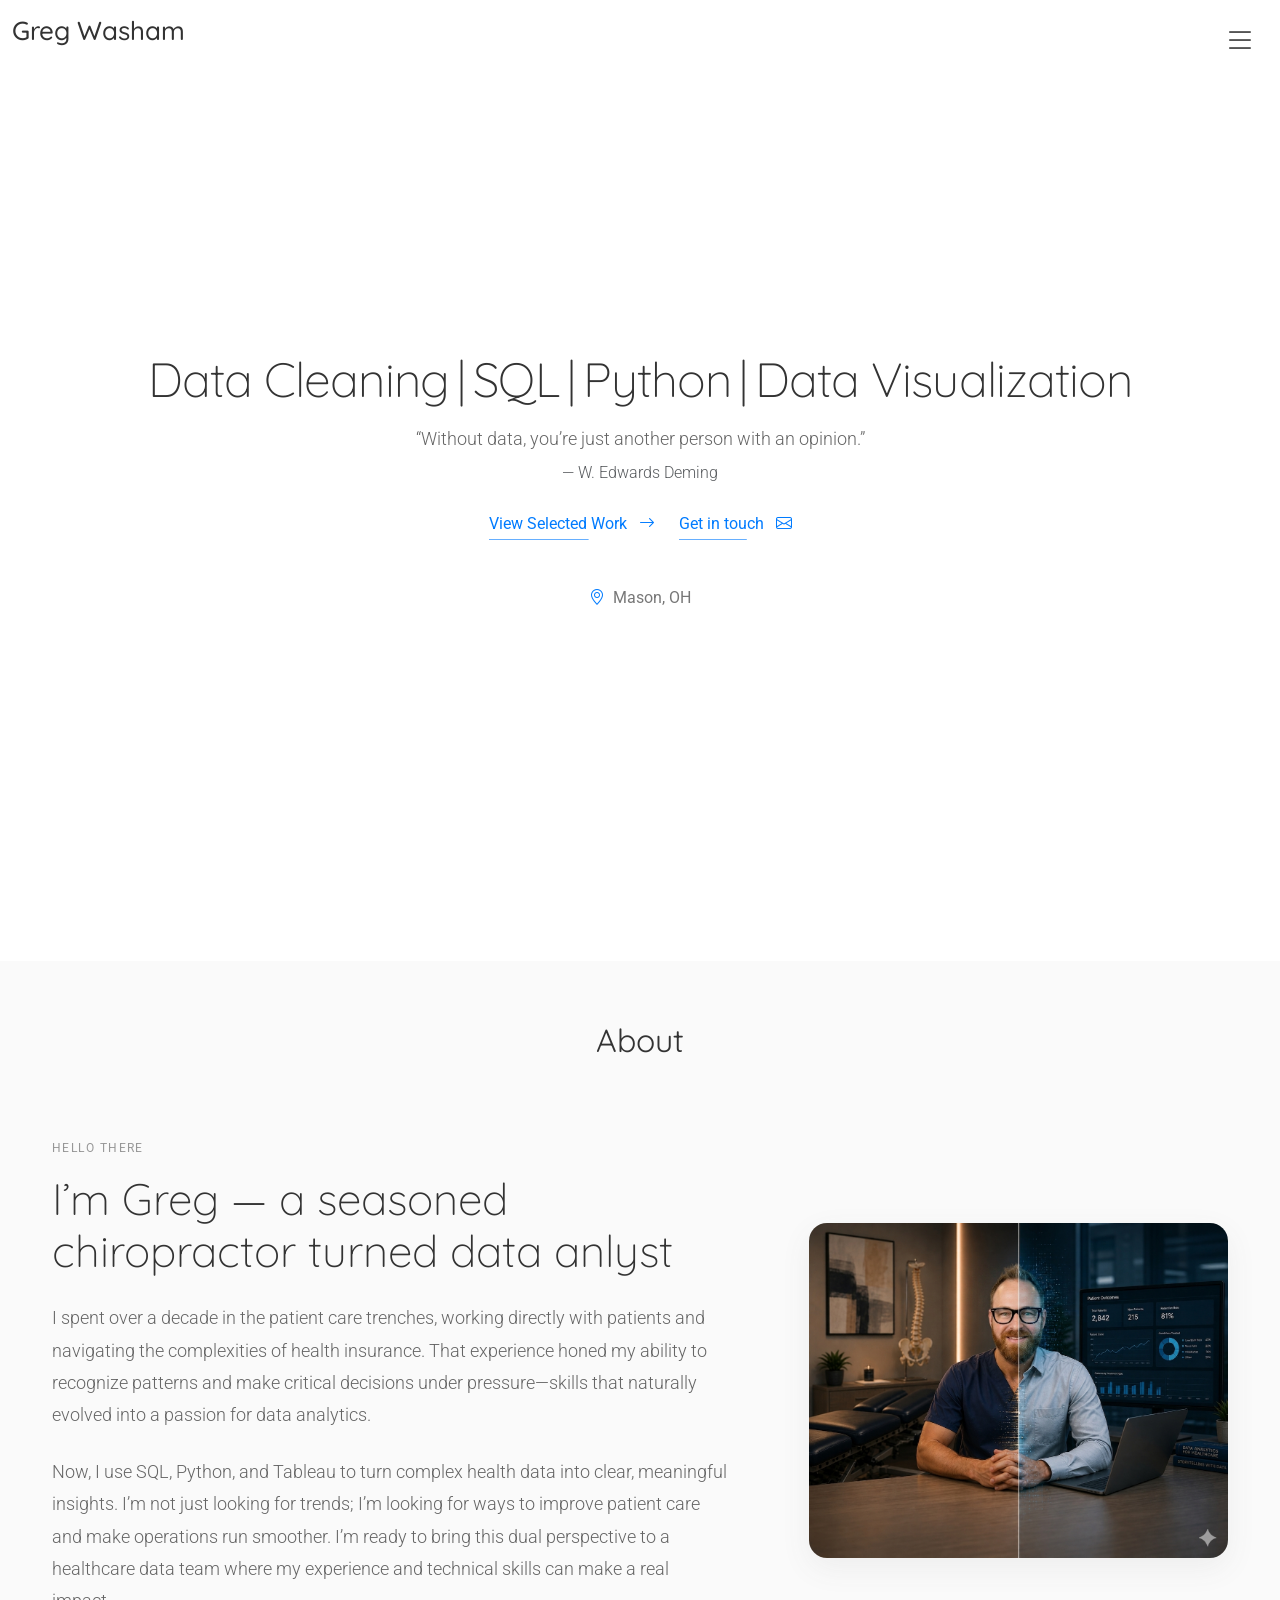
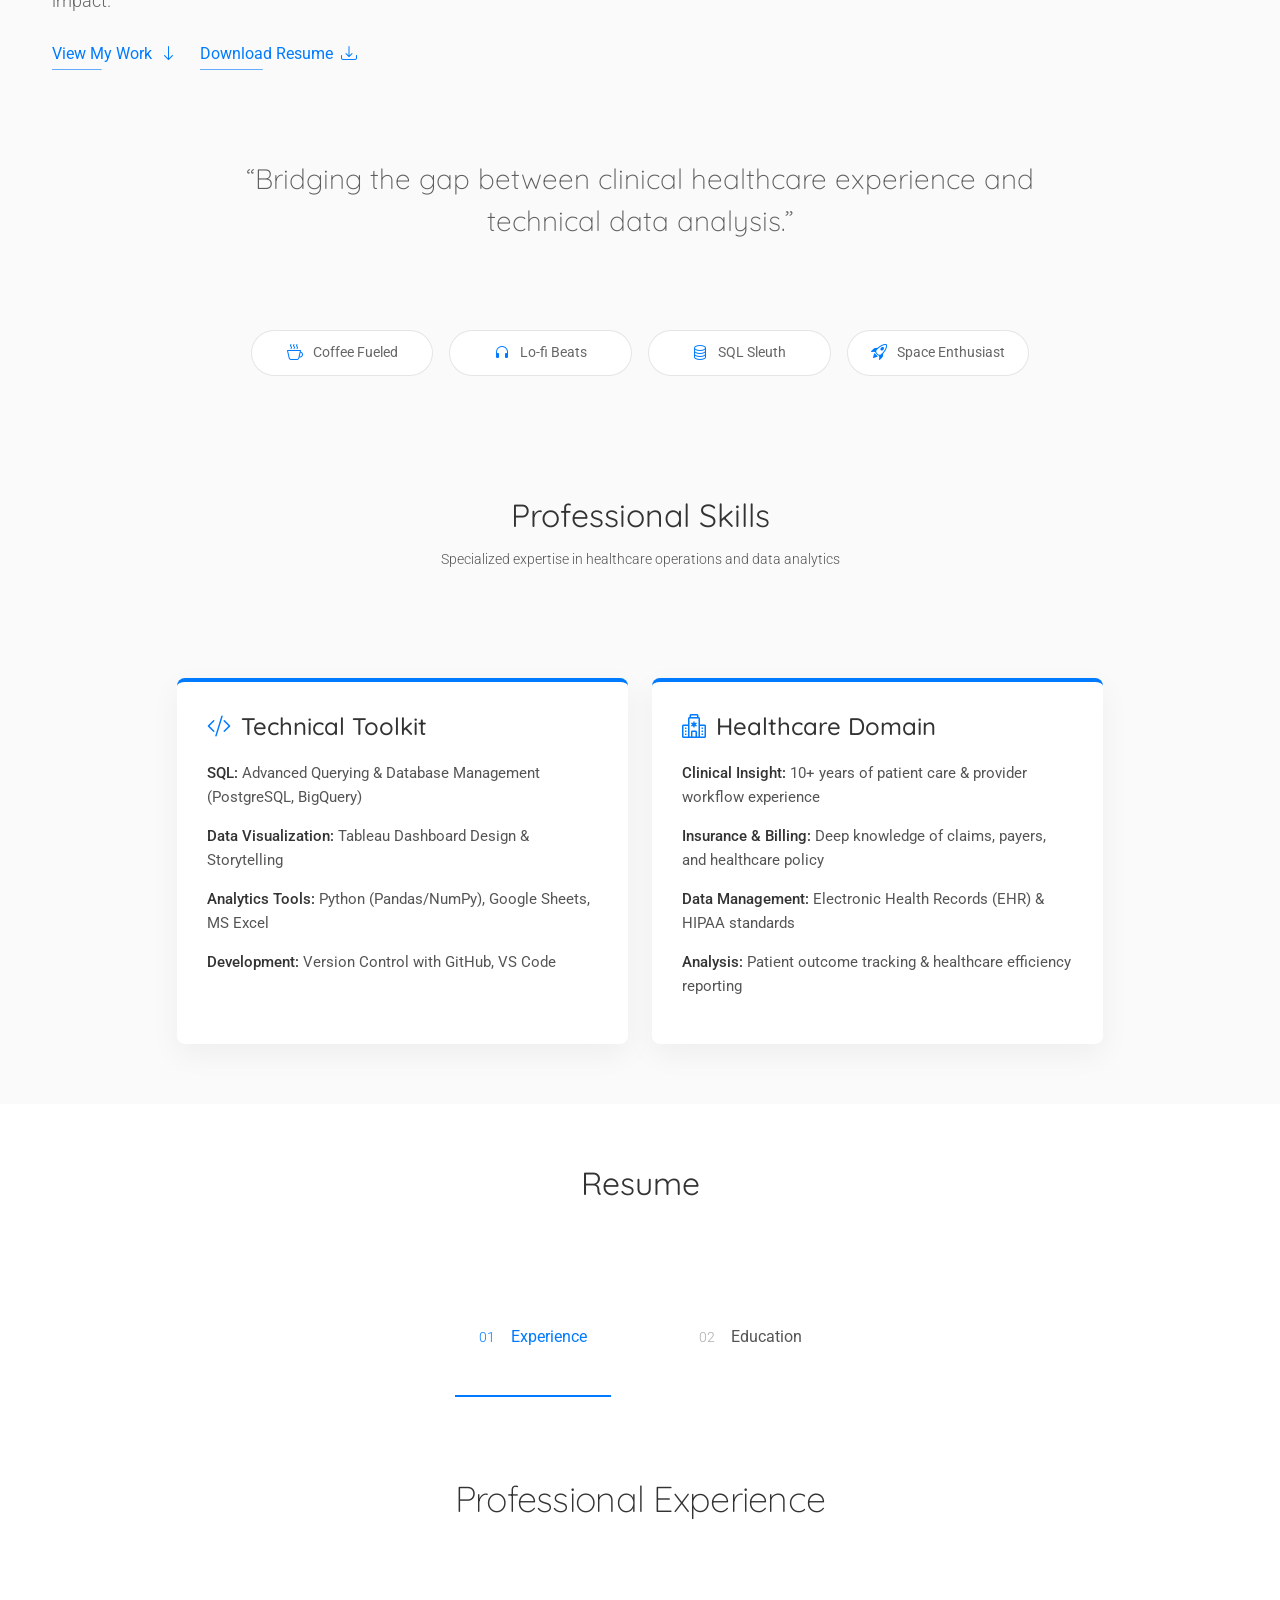
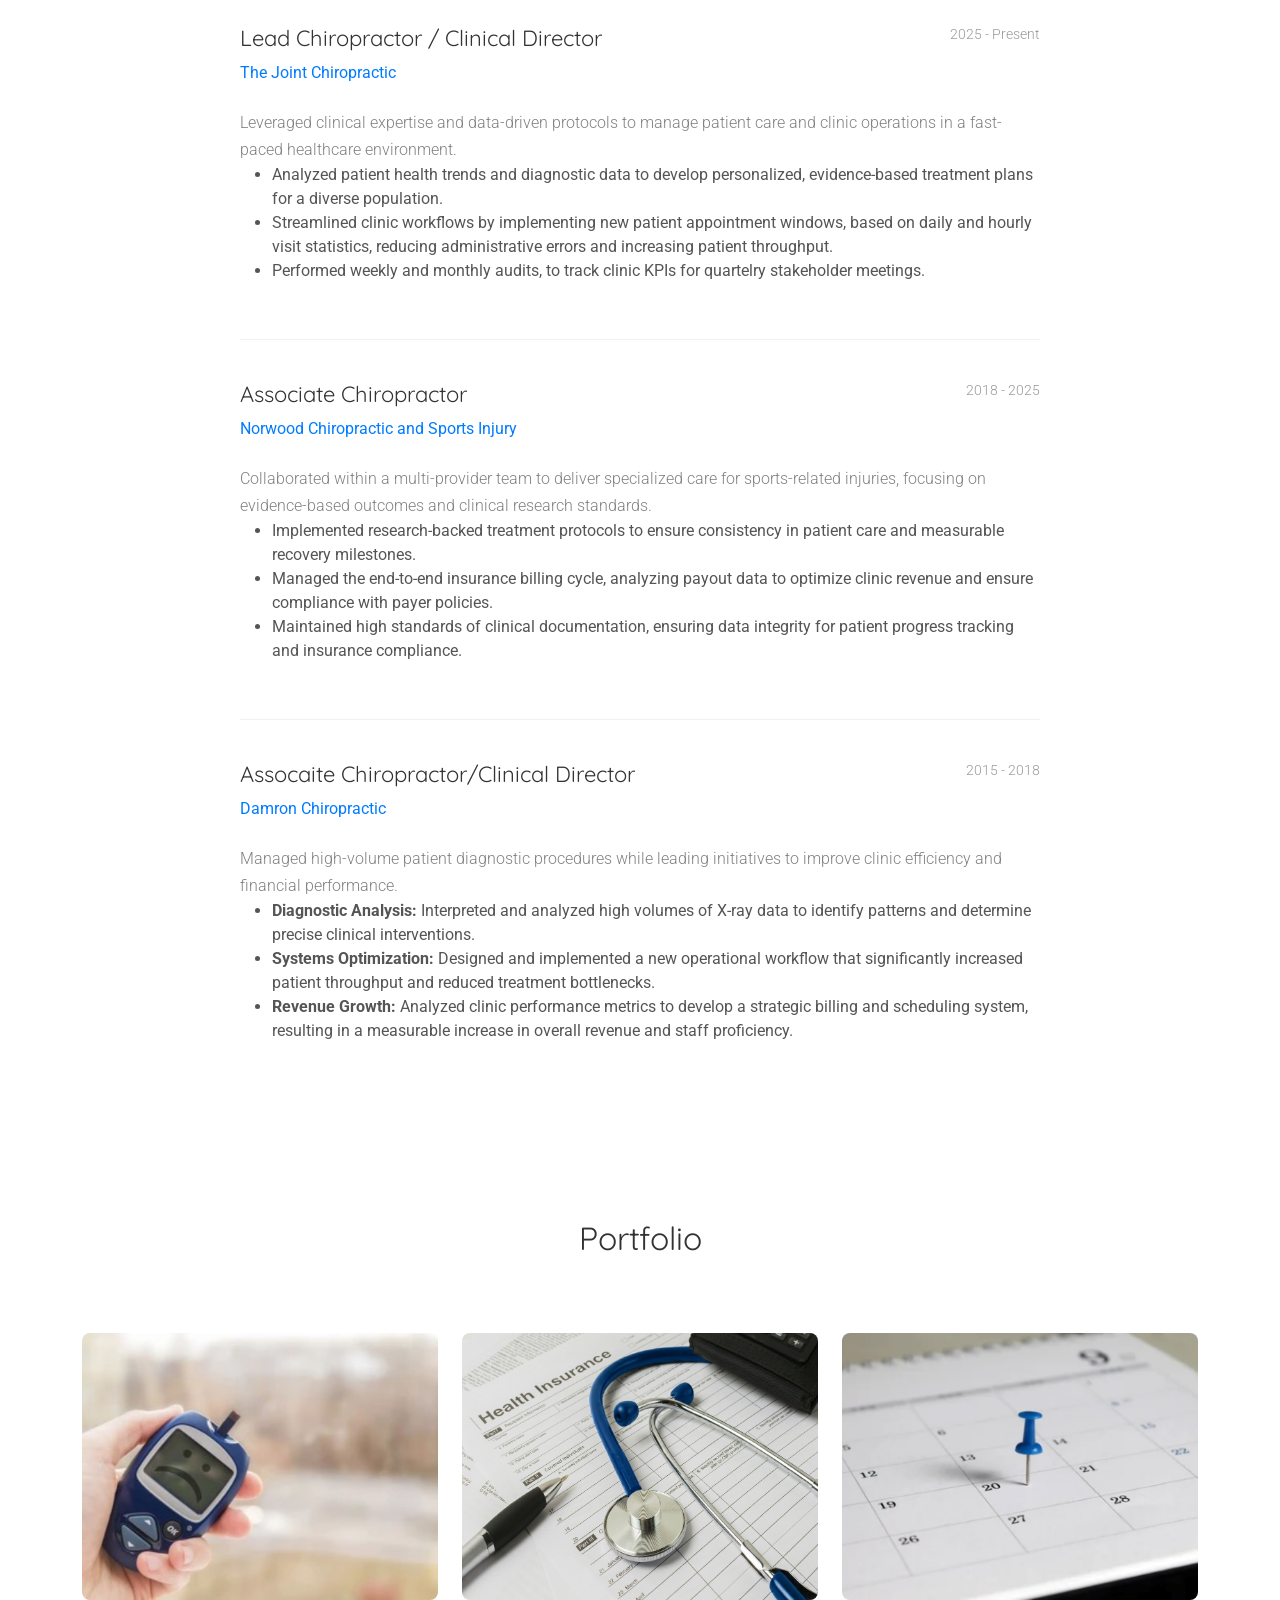
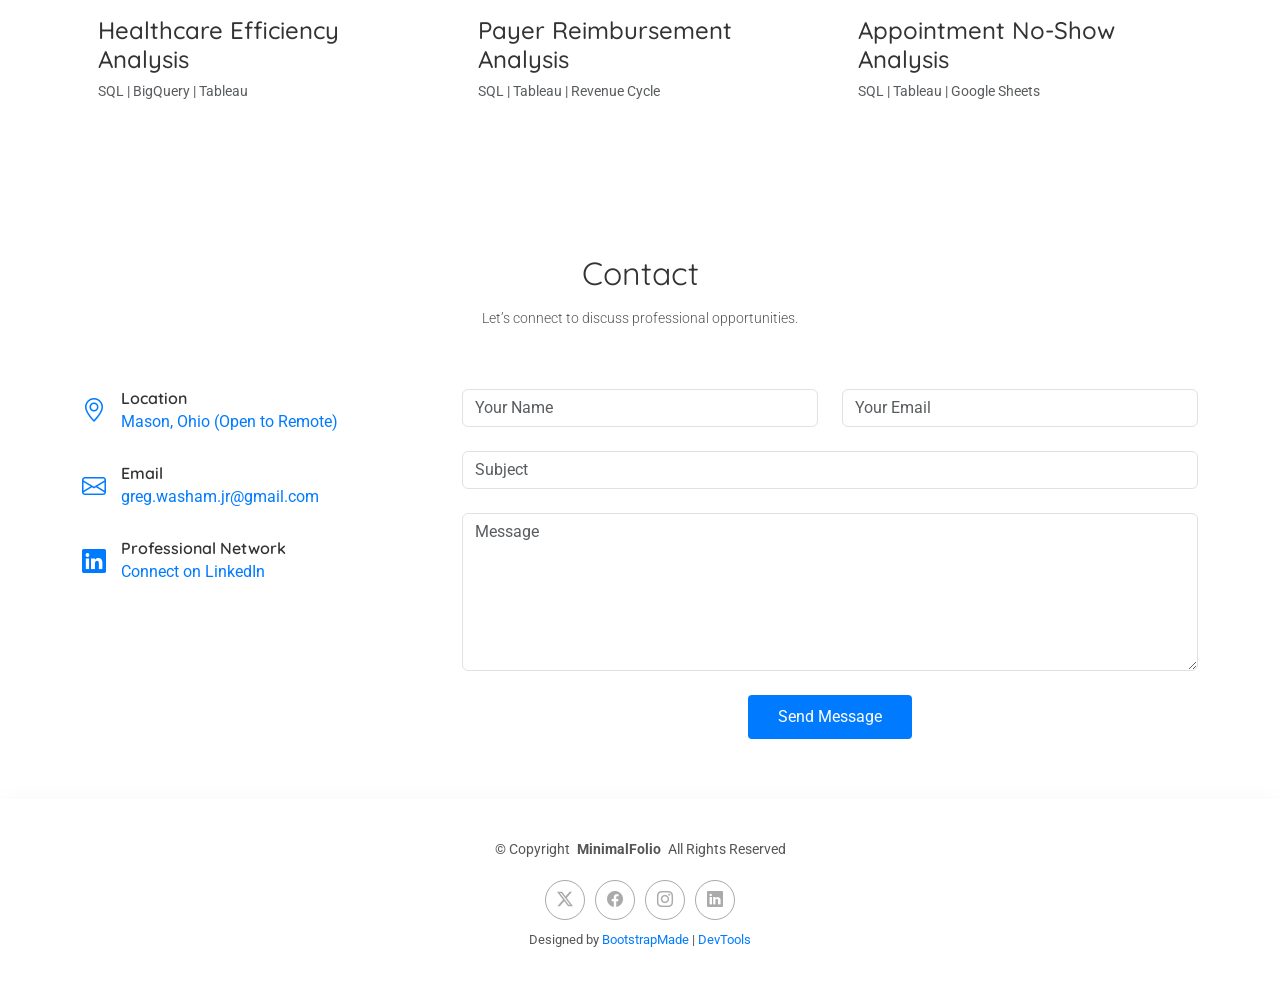
==== commit d89c65df: "Updated project 3 card on main page" ====
--- a/index.html
+++ b/index.html
@@ -486,22 +486,28 @@
         </div>
       </div>
 
-      <!-- Project 3: Coming Soon -->
+      <!-- Project 3: No-Show Analysis -->
       <div class="col-lg-4 col-md-6 portfolio-item">
         <div class="portfolio-card">
           <div class="image-container">
-            <img src="assets/img/portfolio/under construction.png" class="img-fluid" alt="Project Under Construction" loading="lazy">
+            <img src="assets/img/portfolio/calender.jpg" class="img-fluid" alt="Appointment No-Show Analysi" loading="lazy">
             <div class="overlay">
               <div class="overlay-content">
-                <a href="#" class="details-link" title="In Development">
-                  <i class="bi bi-hourglass-split"></i>
+                <a href="public.tableau.com/app/profile/greg.washam/viz/NoShowAnalysis_17785967473760/Dashboard1" class="zoom-link non-glightbox" target="_blank" title="View Tableau Dashboard">
+                  <i class="bi bi-graph-up"></i>
+                </a>
+                <a href="portfolio-details-no-show.html" class="details-link non-glightbox" title="Read Case Study">
+                  <i class="bi bi-file-earmark-text"></i>
+                </a>
+                <a href="https://github.com/gregwashamjr/healthcare-cost-analysis" class="details-link non-glightbox" target="_blank" title="View GitHub Repo">
+                  <i class="bi bi-github"></i>
                 </a>
               </div>
             </div>
           </div>
           <div class="portfolio-content p-3">
-            <h4>Predictive Health Outcomes</h4>
-            <p class="text-muted small">Python | Scikit-Learn | Machine Learning</p>
+            <h4>Appointment No-Show Analysis</h4>
+            <p class="text-muted small">SQL | Tableau | Google Sheets</p>
           </div>
         </div>
       </div>
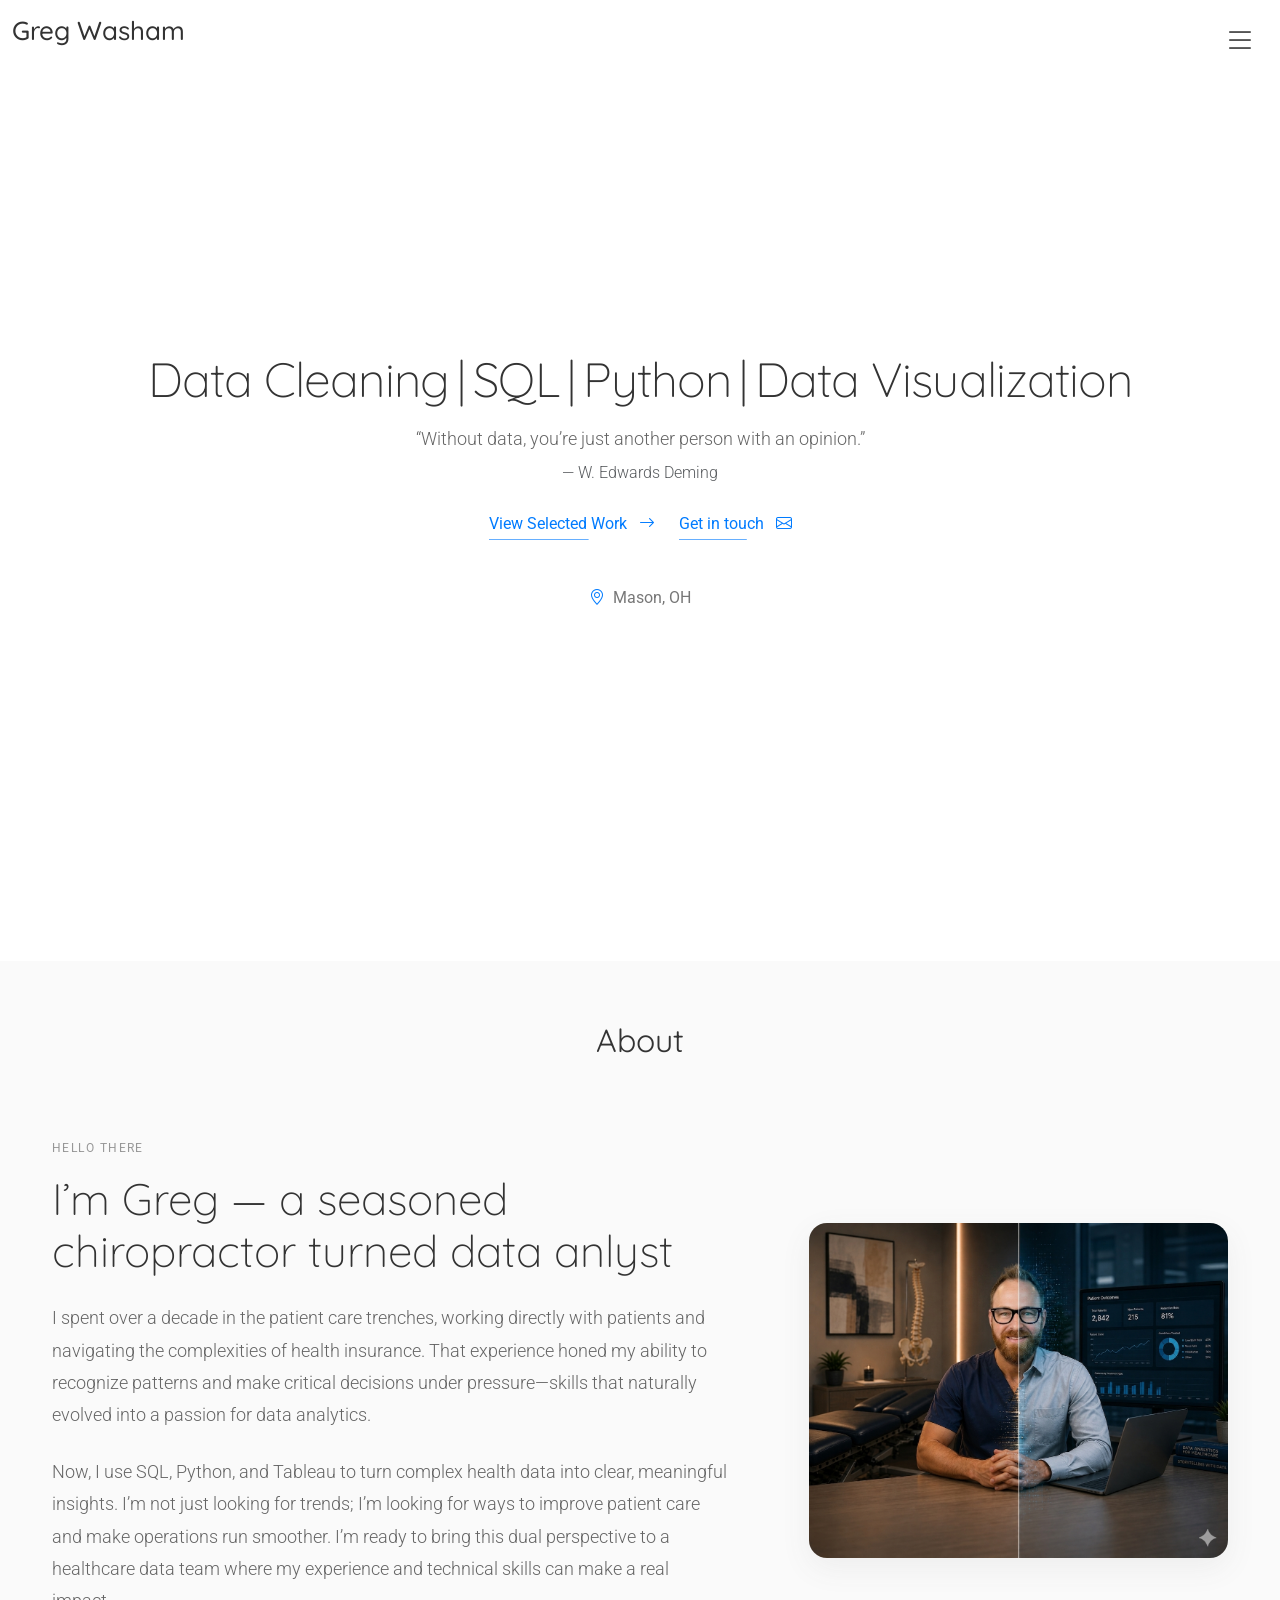
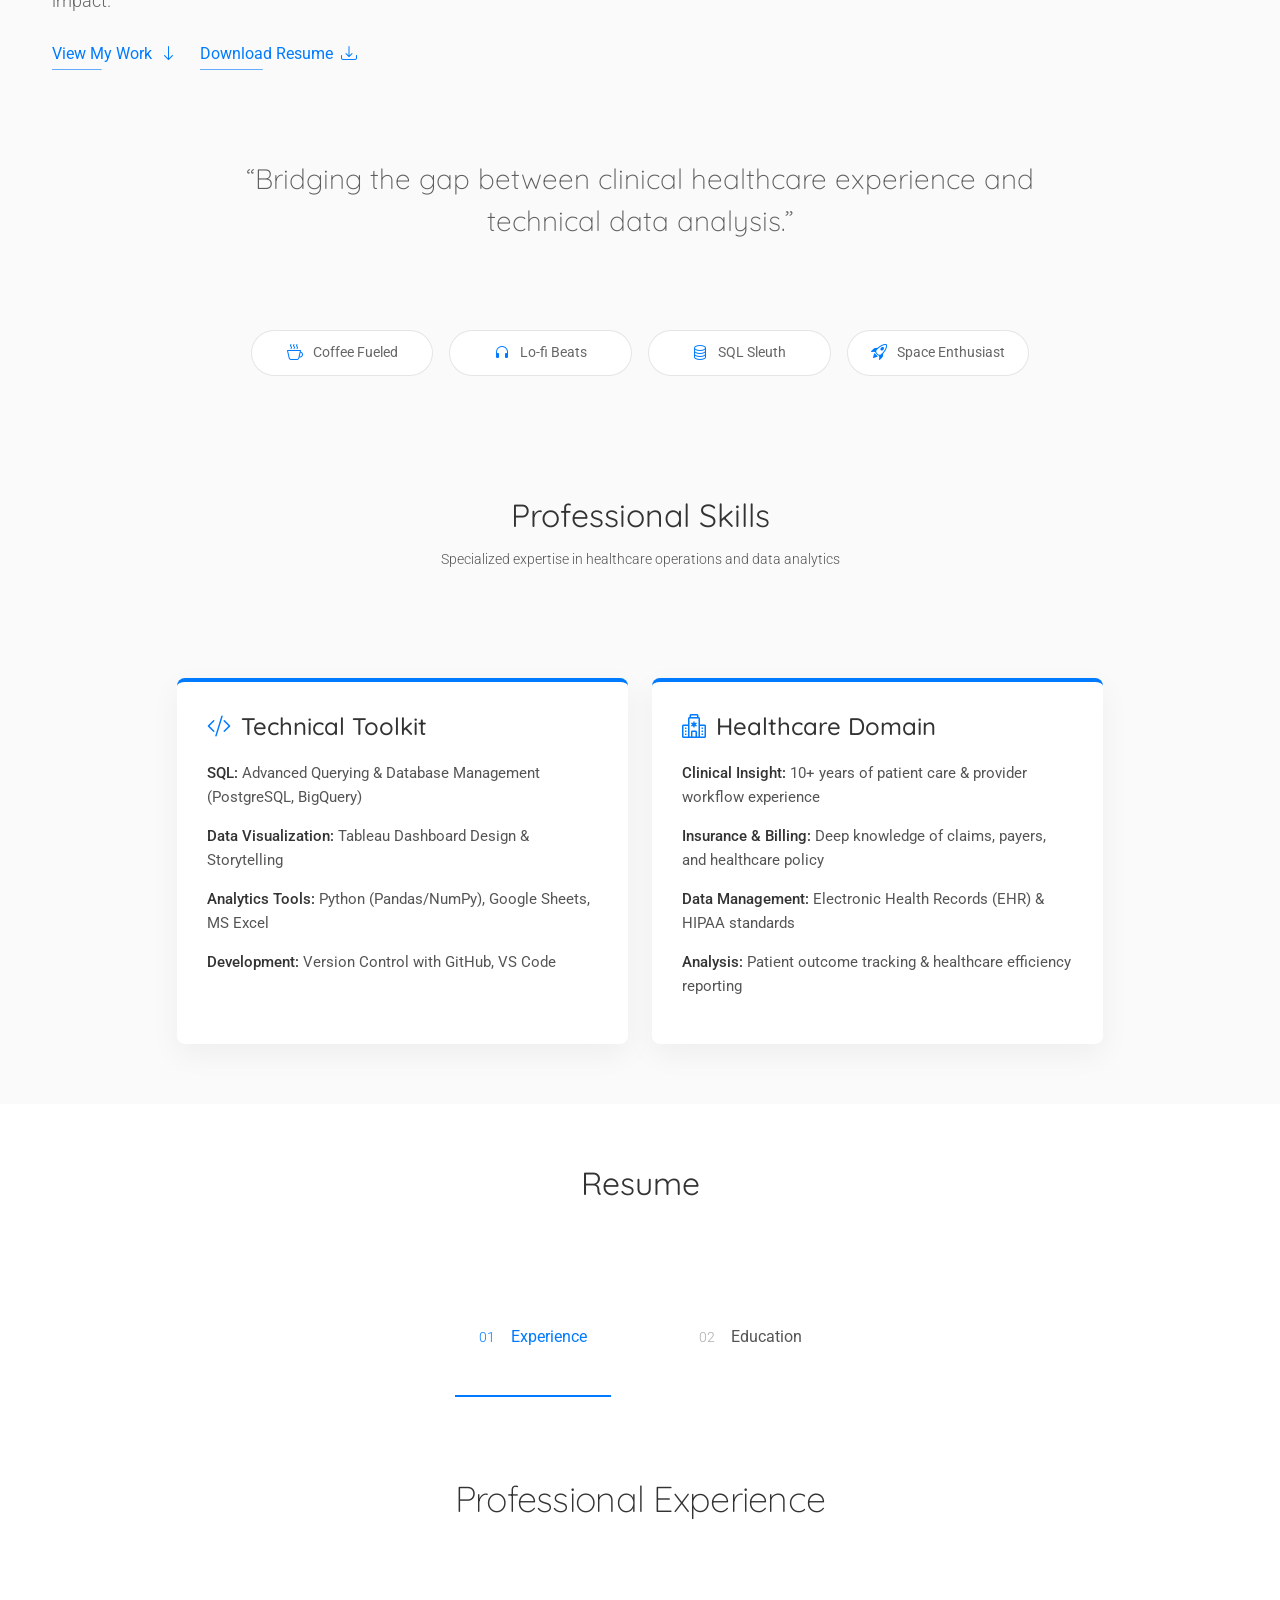
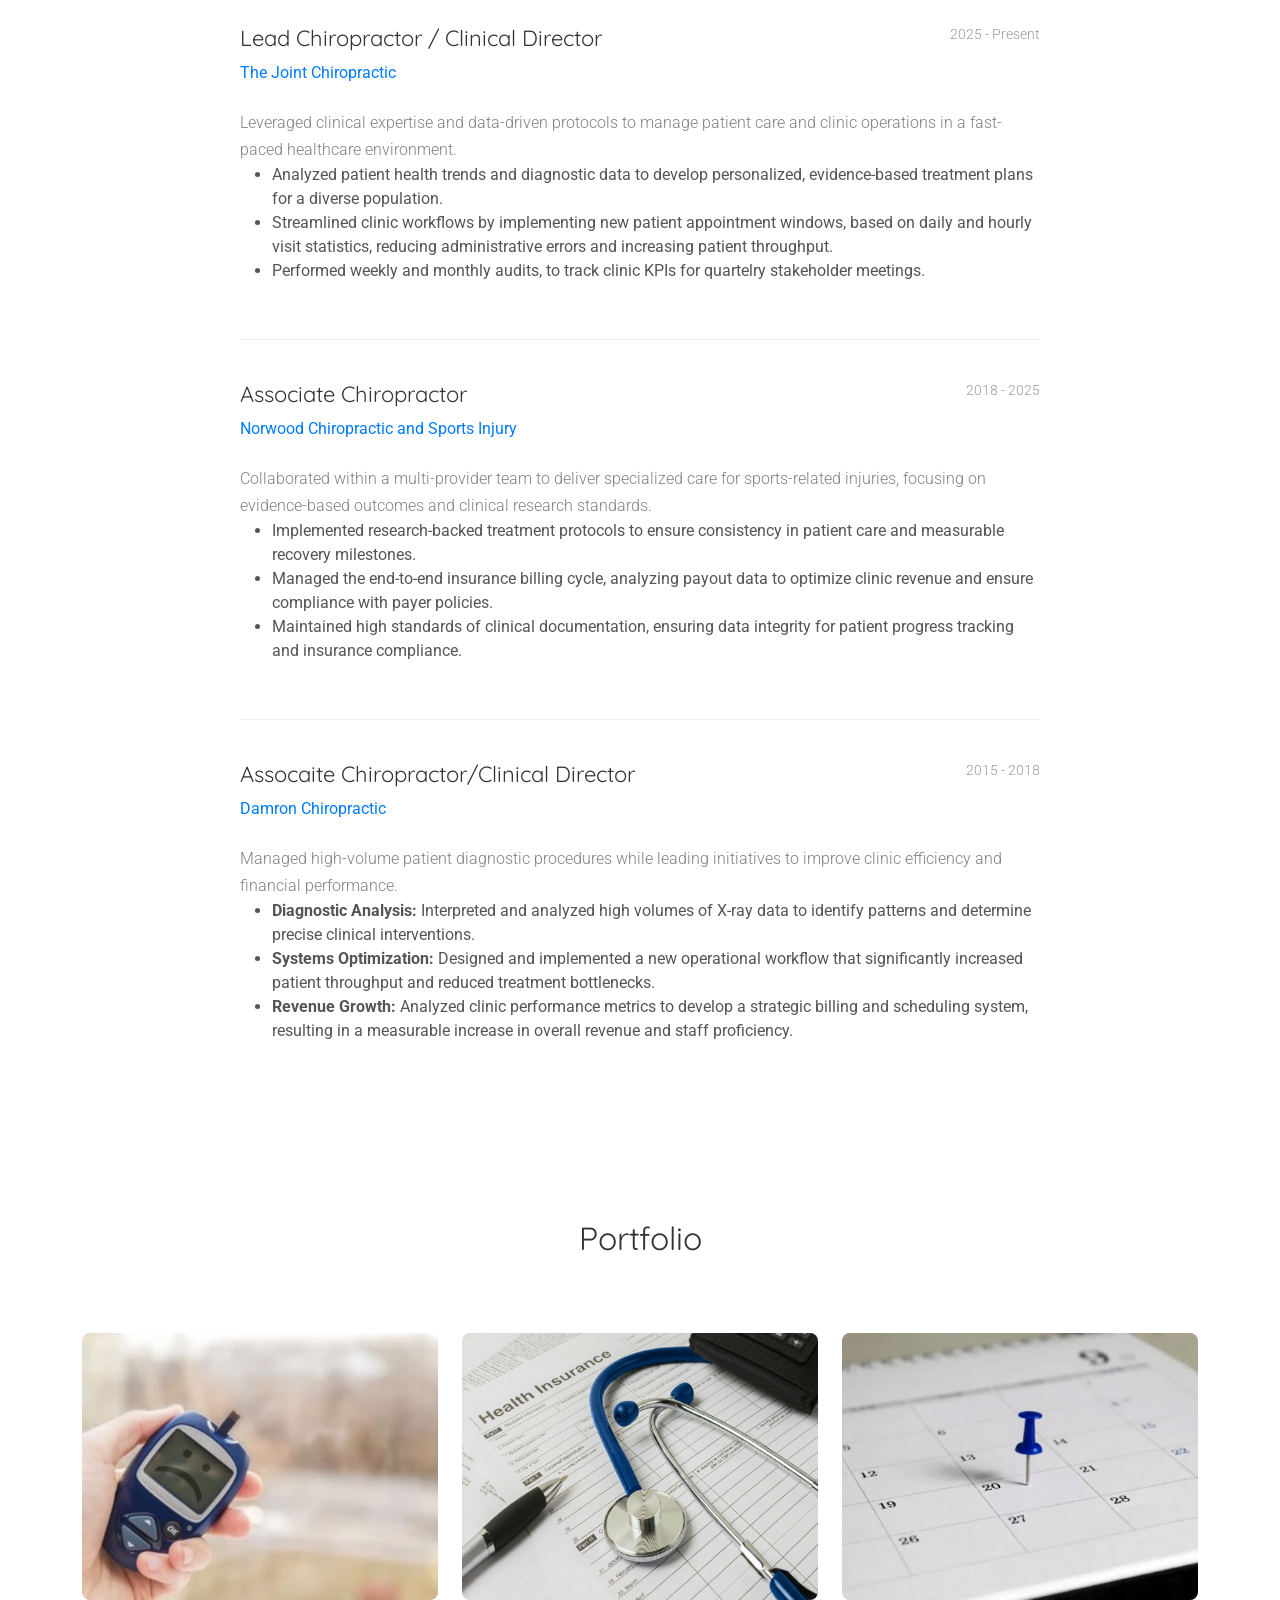
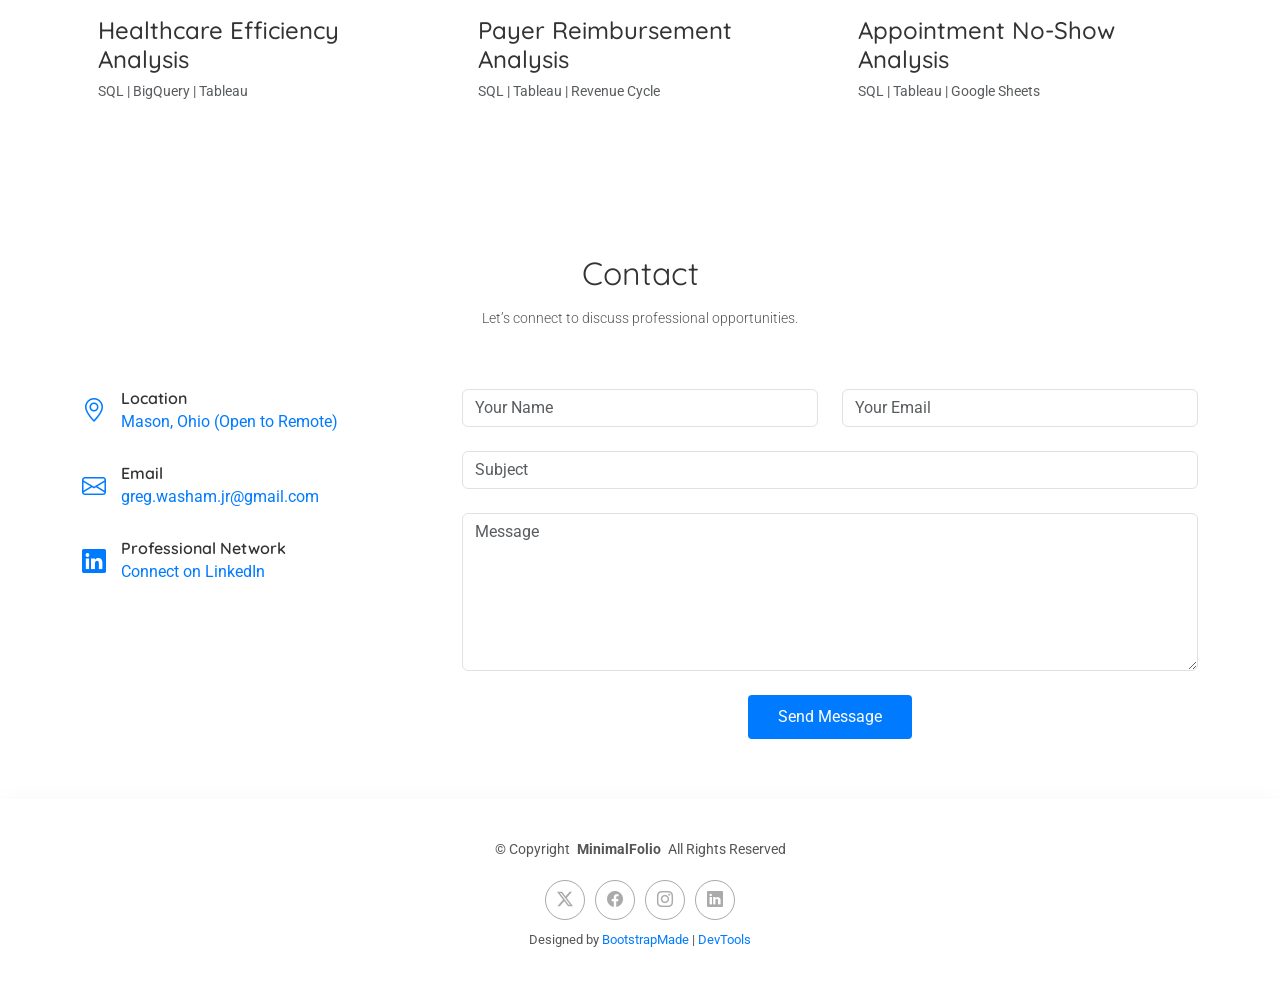
==== commit d9dcf388: "Updated project 3 card image" ====
--- a/index.html
+++ b/index.html
@@ -490,7 +490,7 @@
       <div class="col-lg-4 col-md-6 portfolio-item">
         <div class="portfolio-card">
           <div class="image-container">
-            <img src="assets/img/portfolio/calender.jpg" class="img-fluid" alt="Appointment No-Show Analysi" loading="lazy">
+            <img src="assets/img/portfolio/calendar.png" class="img-fluid" alt="Appointment No-Show Analysi" loading="lazy">
             <div class="overlay">
               <div class="overlay-content">
                 <a href="public.tableau.com/app/profile/greg.washam/viz/NoShowAnalysis_17785967473760/Dashboard1" class="zoom-link non-glightbox" target="_blank" title="View Tableau Dashboard">
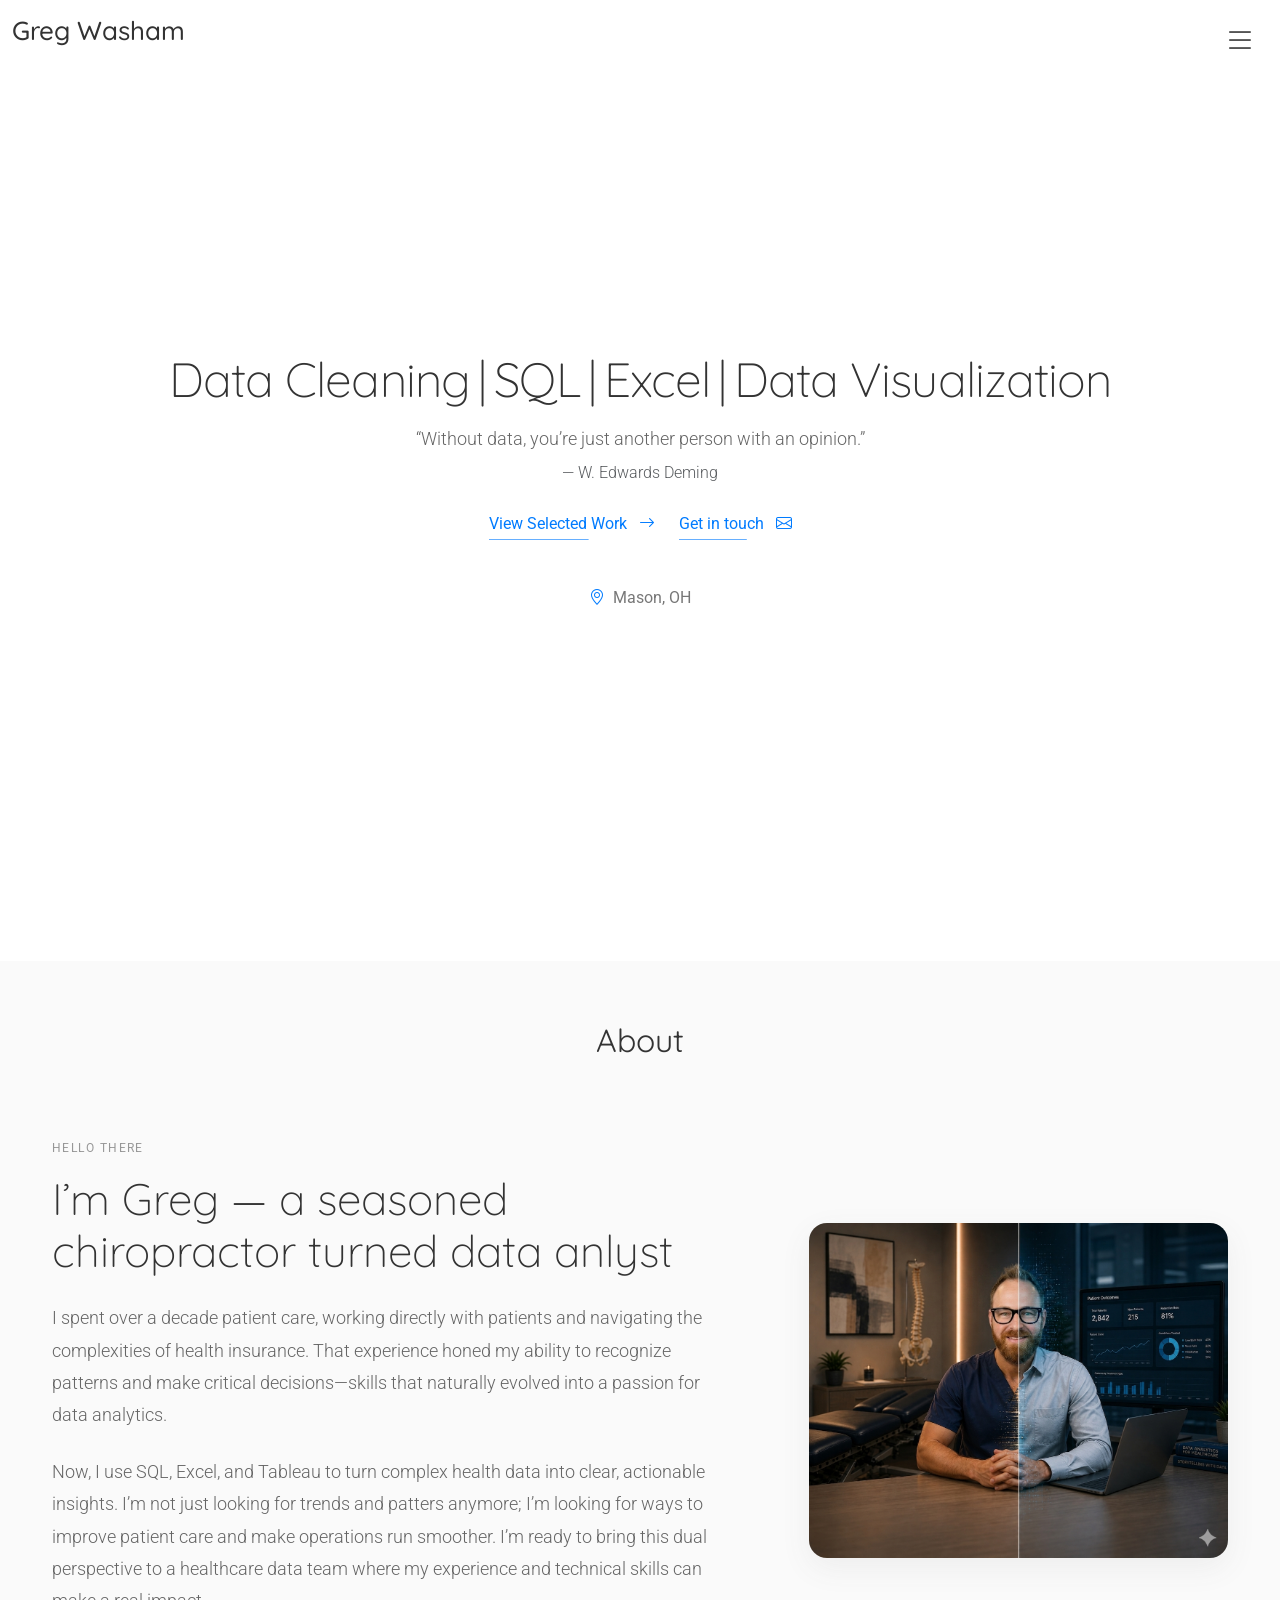
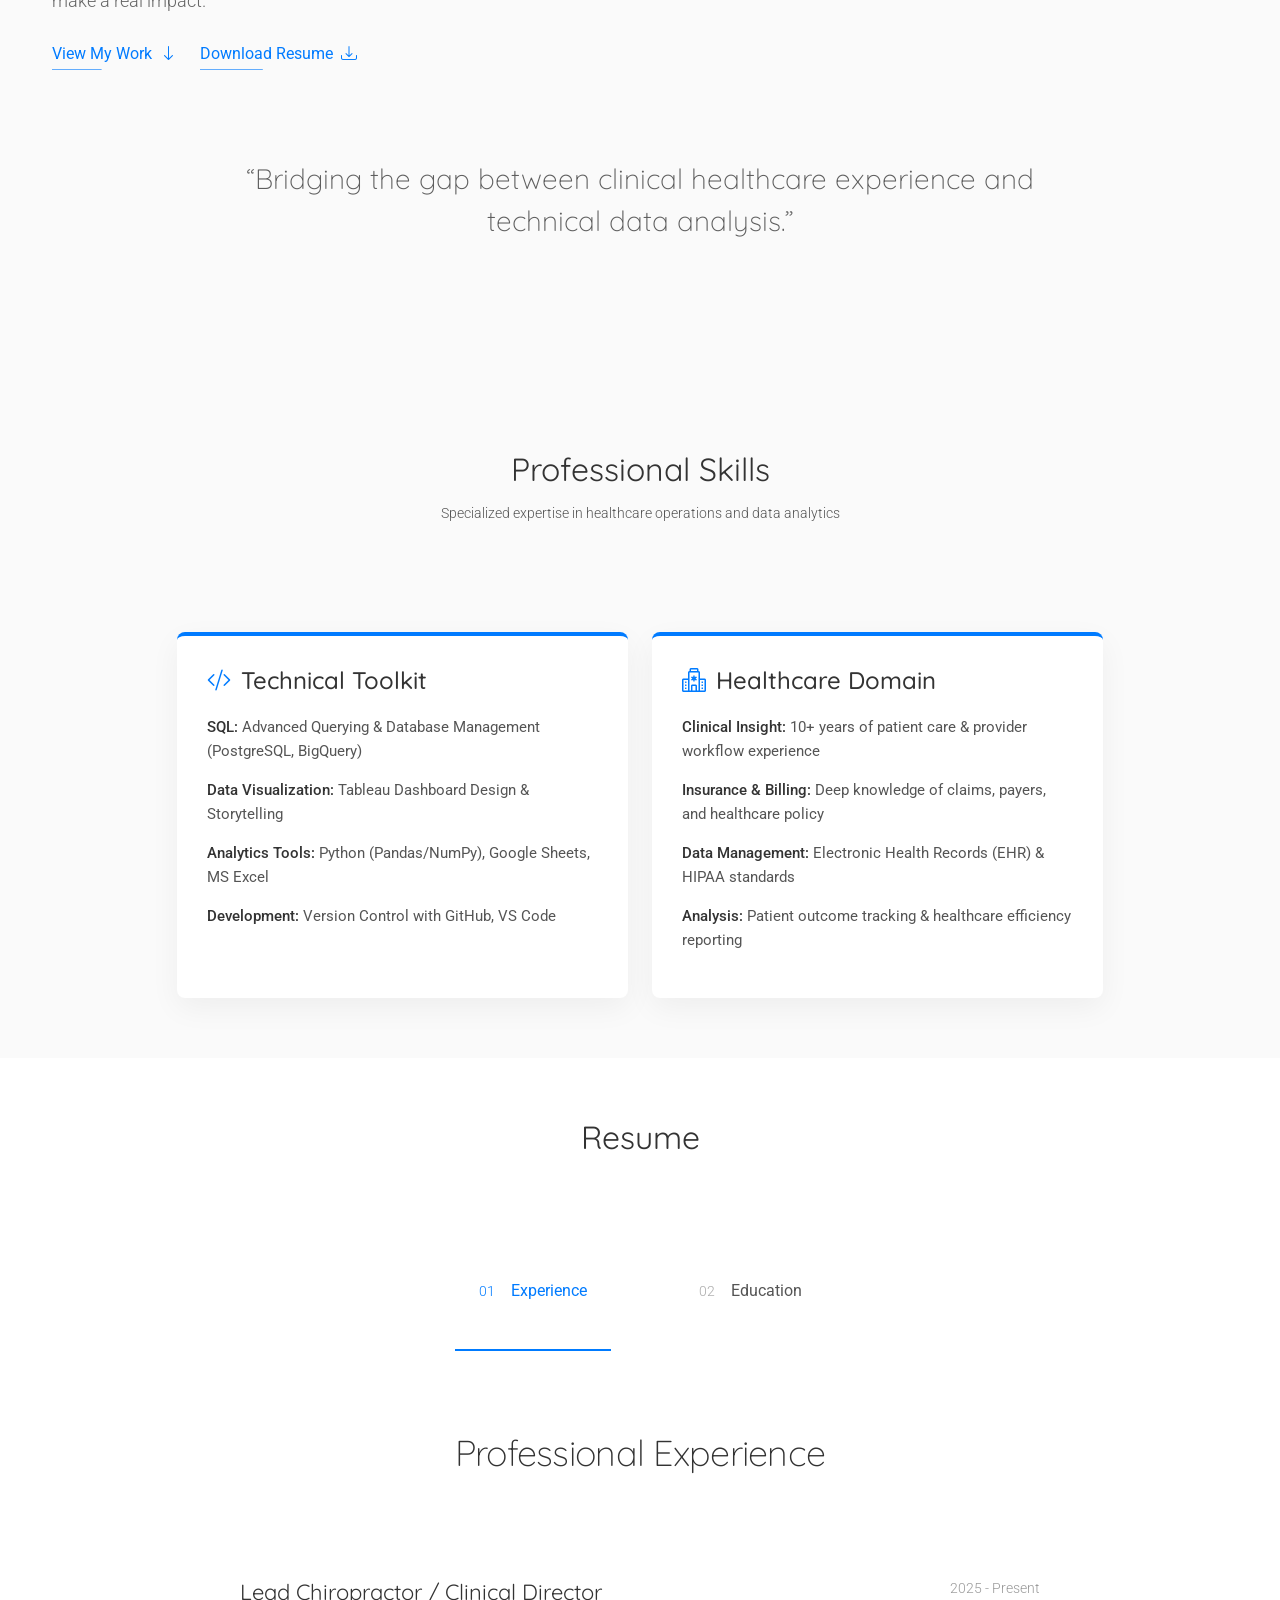
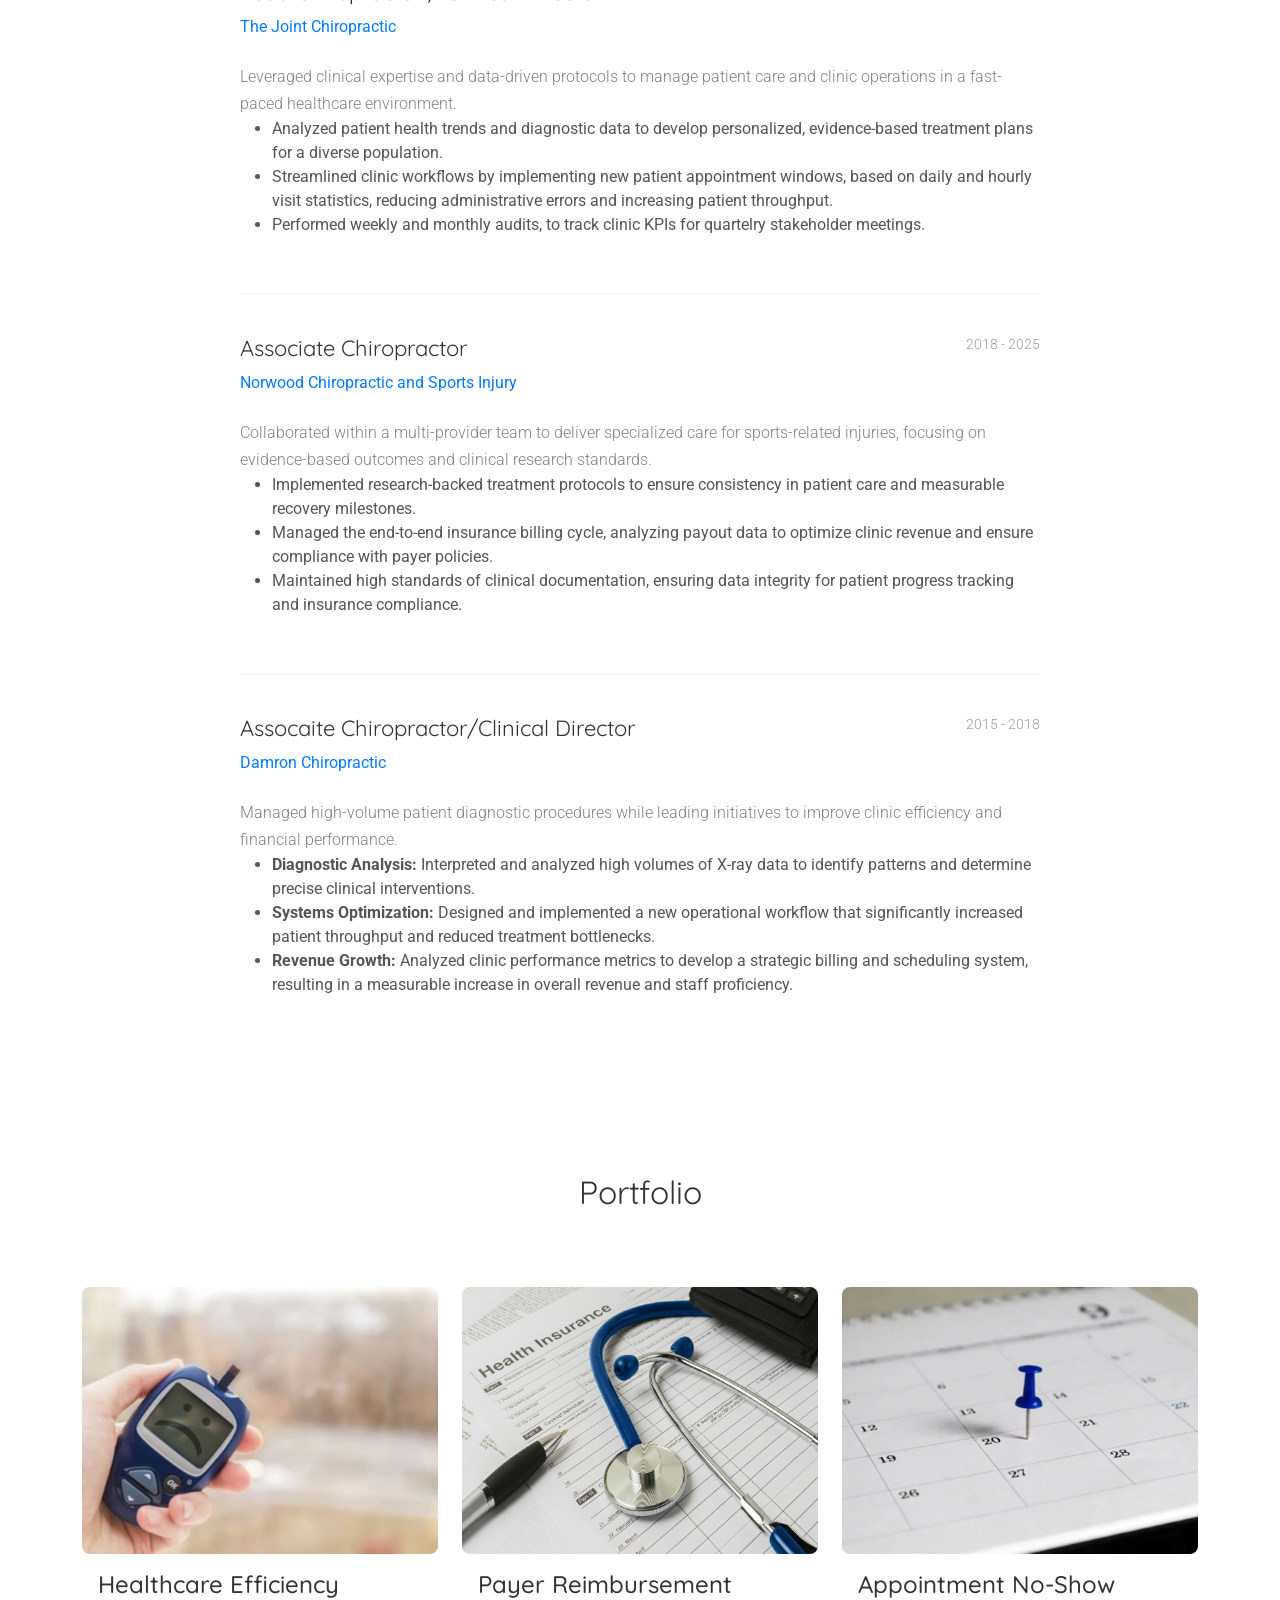
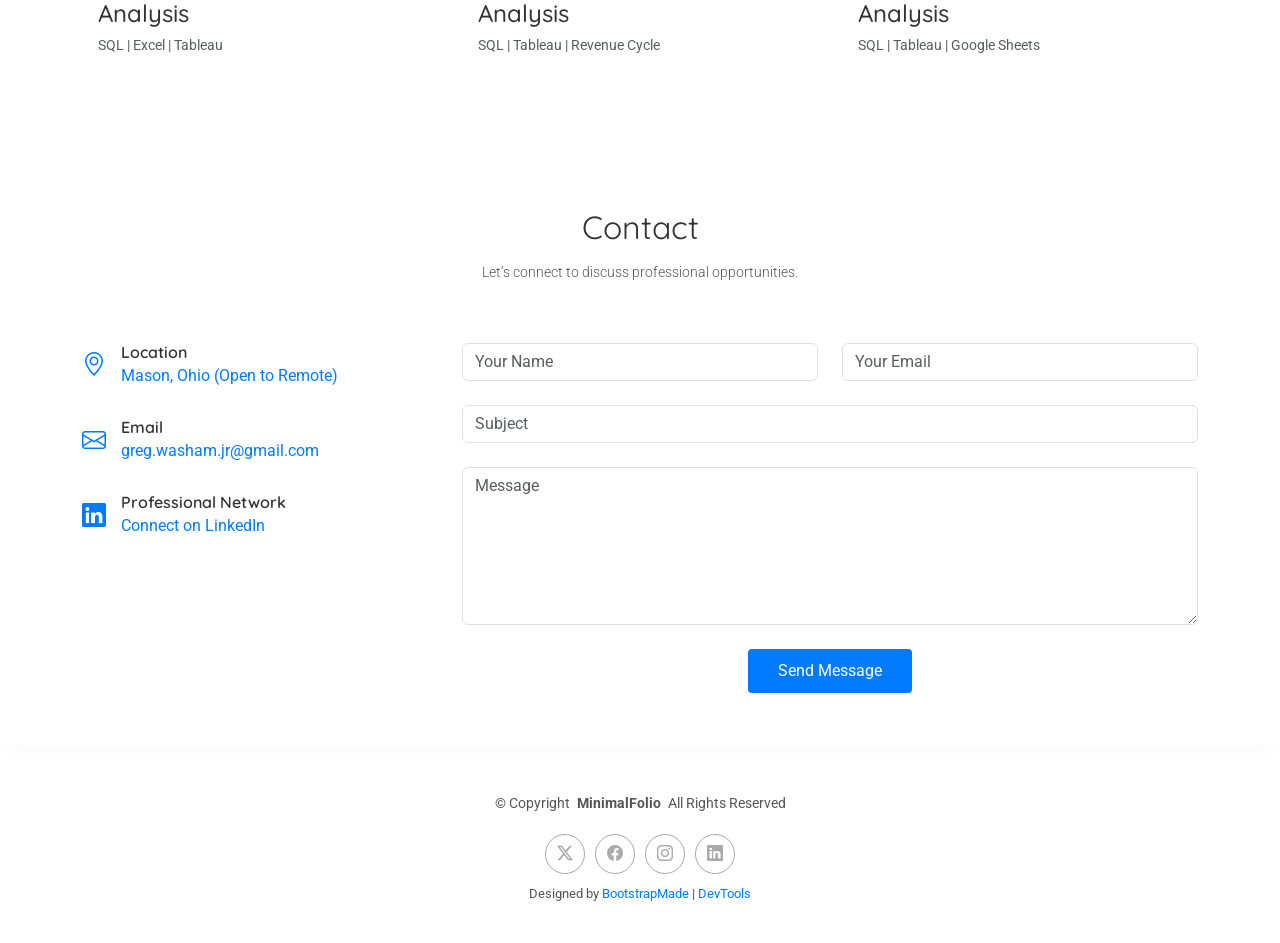
==== commit 22658287: "Edited main portfolio page" ====
--- a/index.html
+++ b/index.html
@@ -103,7 +103,7 @@
     width: 100%;
     margin: 0 auto;
     white-space: nowrap;">
-  <span>Data Cleaning</span> | <span>SQL</span> | <span>Python</span> | <span>Data Visualization</span>
+  <span>Data Cleaning</span> | <span>SQL</span> | <span>Excel</span> | <span>Data Visualization</span>
 </h1>
 
           <p class="lead mb-4 text-center mx-auto" style="max-width: 800px; width: 100%;">
@@ -158,10 +158,17 @@
               <span class="eyebrow">Hello there</span>
               <h2 class="headline">I’m Greg — a seasoned chiropractor turned data anlyst</h2>
               <p class="lead">
-                I spent over a decade in the patient care trenches, working directly with patients and navigating the complexities of health insurance. That experience honed my ability to recognize patterns and make critical decisions under pressure—skills that naturally evolved into a passion for data analytics. 
+                I spent over a decade patient care, working directly with patients and navigating 
+                the complexities of health insurance. That experience honed my ability to recognize 
+                patterns and make critical decisions—skills that naturally evolved 
+                into a passion for data analytics. 
               </p>
               <p class="lead">
-                Now, I use SQL, Python, and Tableau to turn complex health data into clear, meaningful insights. I’m not just looking for trends; I’m looking for ways to improve patient care and make operations run smoother. I’m ready to bring this dual perspective to a healthcare data team where my experience and technical skills can make a real impact.
+                Now, I use SQL, Excel, and Tableau to turn complex health data into clear, actionable
+                insights. I’m not just looking for trends and patters anymore; I’m looking for ways to
+                improve patient care and make operations run smoother. I’m ready to bring this dual 
+                perspective to a healthcare data team where my experience and technical skills can 
+                make a real impact.
               </p>
           
 
@@ -193,37 +200,7 @@
         </blockquote>
         <!-- End Quote -->
 
-        <!-- Fun Facts -->
-        <div class="facts-wrap">
-          <div class="row g-3 justify-content-center">
-            <div class="col-6 col-md-3 col-lg-2" data-aos="zoom-in" data-aos-delay="120">
-              <div class="fact-pill">
-                <i class="bi bi-cup-hot"></i>
-                <span>Coffee Fueled</span>
-              </div>
-            </div>
-            <div class="col-6 col-md-3 col-lg-2" data-aos="zoom-in" data-aos-delay="160">
-              <div class="fact-pill">
-                <i class="bi bi-headphones"></i>
-                <span>Lo-fi Beats</span>
-              </div>
-            </div>
-            <div class="col-6 col-md-3 col-lg-2" data-aos="zoom-in" data-aos-delay="200">
-              <div class="fact-pill">
-                <i class="bi bi-database"></i>
-                <span>SQL Sleuth</span>
-              </div>
-            </div>
-            <div class="col-6 col-md-3 col-lg-2" data-aos="zoom-in" data-aos-delay="240">
-              <div class="fact-pill">
-                <i class="bi bi-rocket-takeoff"></i>
-                <span>Space Enthusiast</span>
-              </div>
-            </div>
-          </div>
-        </div>
-        <!-- End Fun Facts -->
-
+        
    
       </div>
     </section><!-- /About Section -->
@@ -394,6 +371,15 @@
                 </div>
               </div>
 
+               <div class="education-list">
+              <div class="education-entry" data-aos="fade-up" data-aos-delay="400">
+                <div class="degree-year">In Progress</div>
+                <div class="degree-details">
+                  <h3 Data Analyst in Python Certification</h3>
+                  <div class="institution">DataCamp</div>
+                </div>
+              </div>
+
               <div class="education-entry" data-aos="fade-up" data-aos-delay="450">
                 <div class="degree-year">Apr 2011</div>
                 <div class="degree-details">
@@ -455,7 +441,7 @@
           </div>
           <div class="portfolio-content p-3">
             <h4>Healthcare Efficiency Analysis</h4>
-            <p class="text-muted small">SQL | BigQuery | Tableau</p>
+            <p class="text-muted small">SQL | Excel | Tableau</p>
           </div>
         </div>
       </div>
@@ -499,7 +485,7 @@
                 <a href="portfolio-details-no-show.html" class="details-link non-glightbox" title="Read Case Study">
                   <i class="bi bi-file-earmark-text"></i>
                 </a>
-                <a href="https://github.com/gregwashamjr/healthcare-cost-analysis" class="details-link non-glightbox" target="_blank" title="View GitHub Repo">
+                <a href="https://github.com/gregwashamjr/no-sho-analysis" class="details-link non-glightbox" target="_blank" title="View GitHub Repo">
                   <i class="bi bi-github"></i>
                 </a>
               </div>
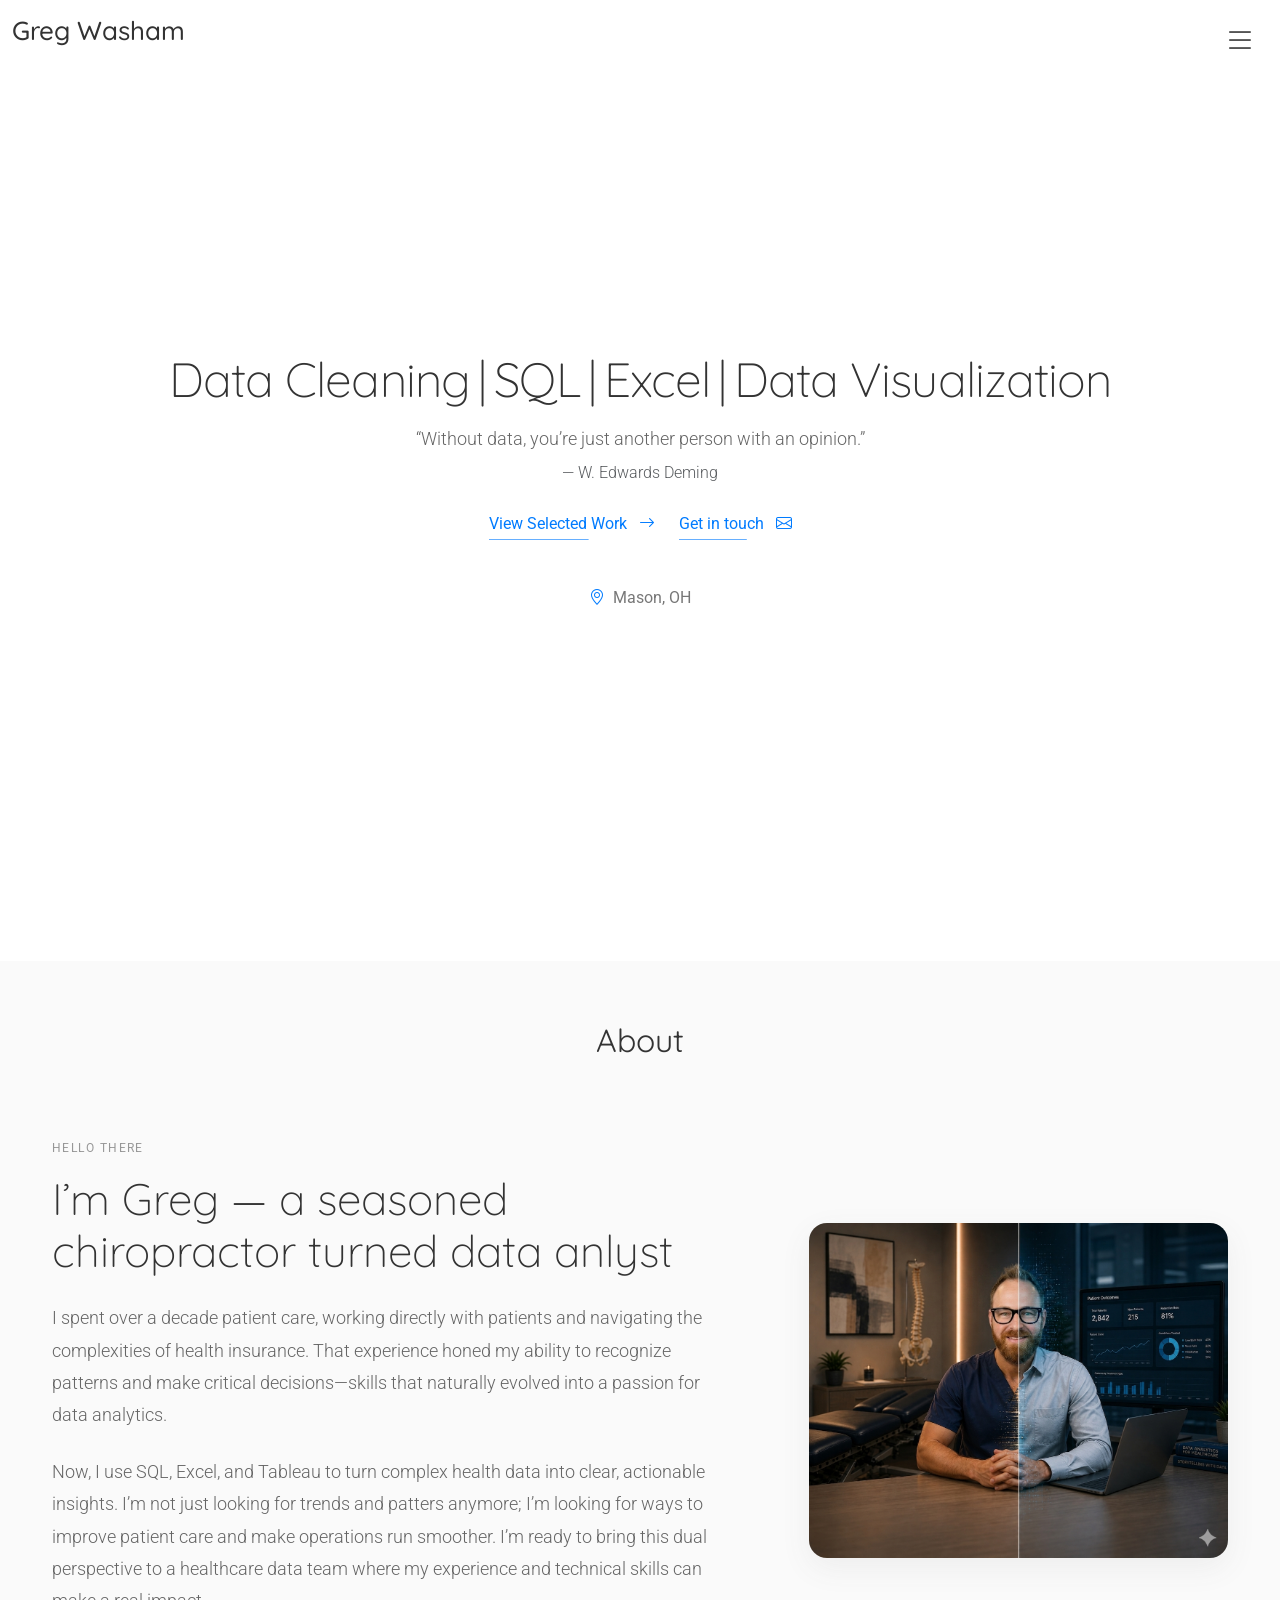
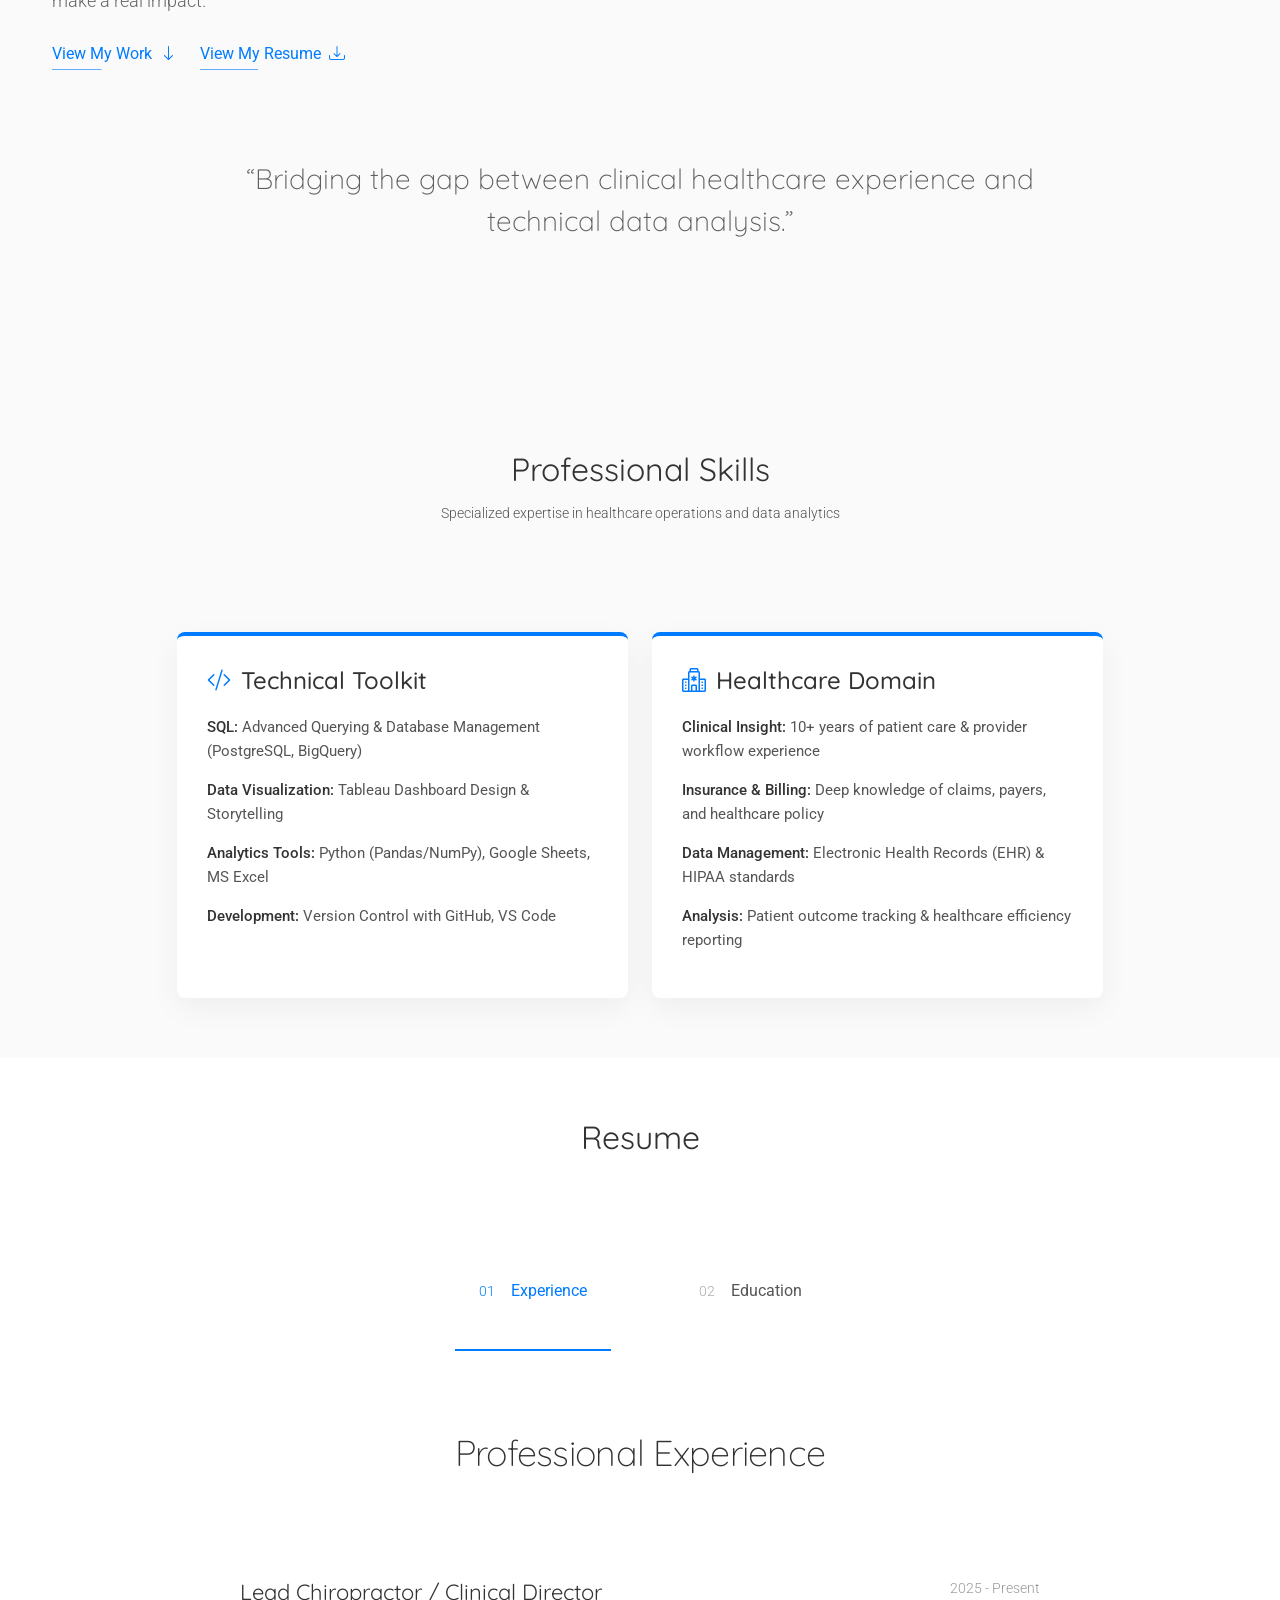
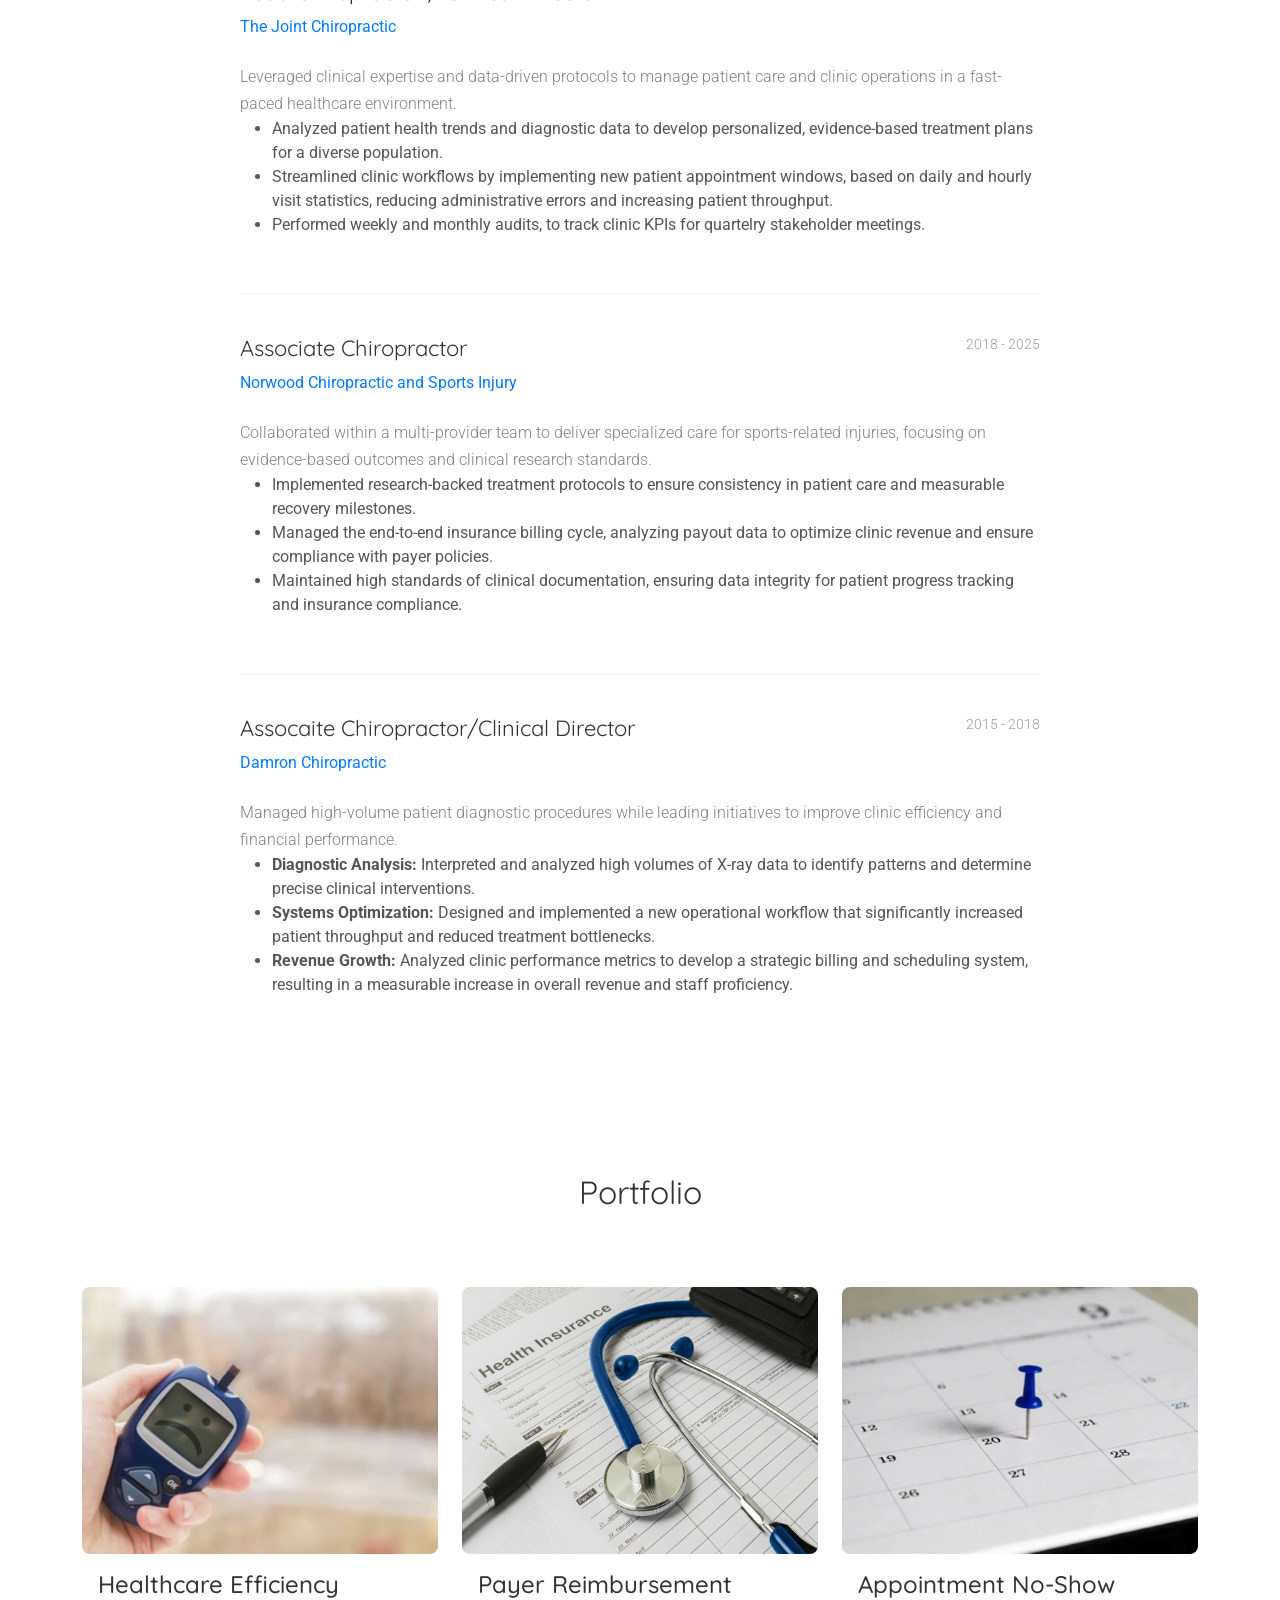
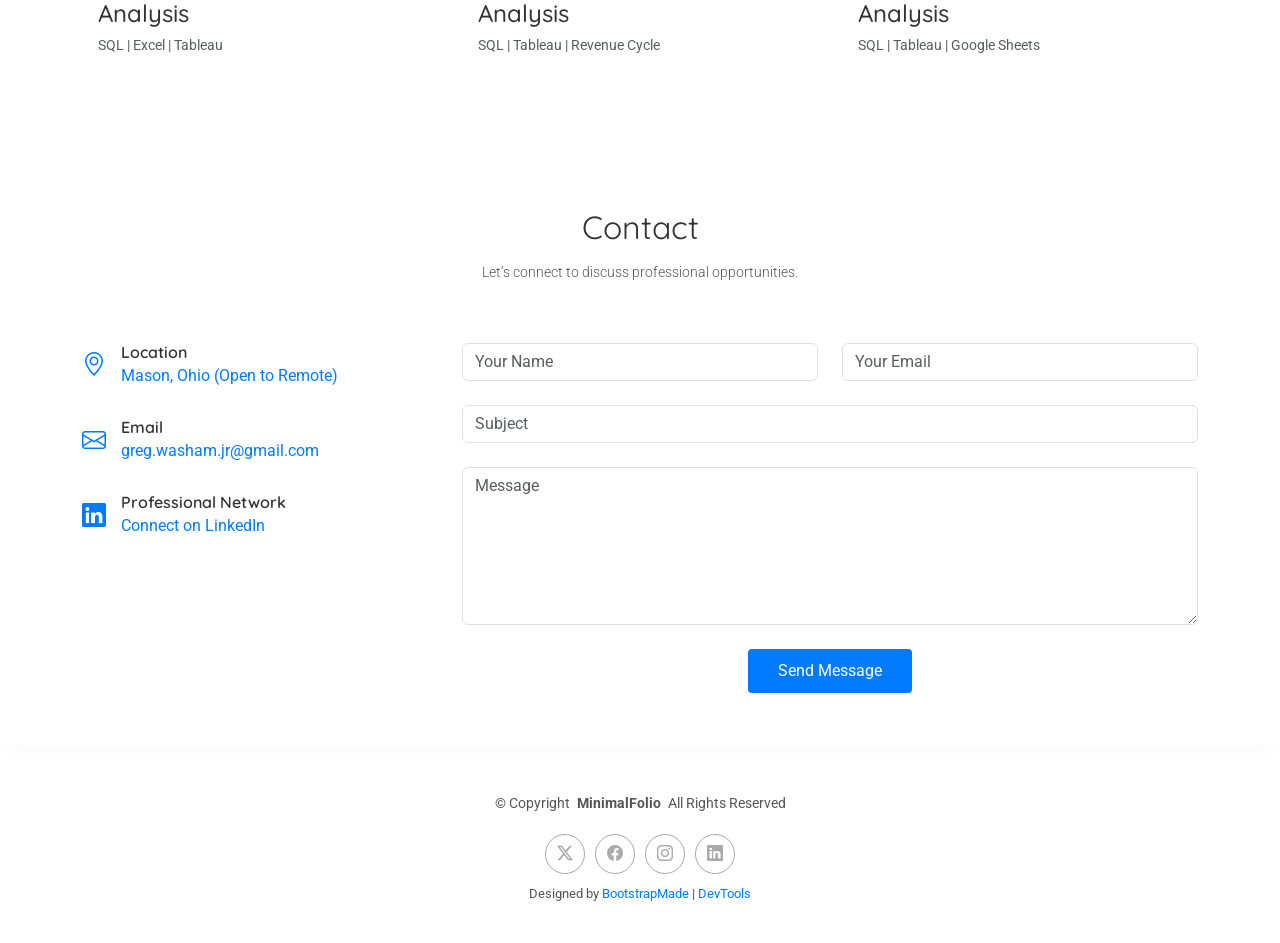
==== commit d251107c: "Update education section of resume" ====
--- a/index.html
+++ b/index.html
@@ -177,7 +177,7 @@
                   View My Work <i class="bi bi-arrow-down"></i>
                 </a>
                 <a href="#resume" class="link-underline">
-                  Download Resume <i class="bi bi-download"></i>
+                  View My Resume <i class="bi bi-download"></i>
                 </a>
               </div>
             </div>
@@ -375,7 +375,7 @@
               <div class="education-entry" data-aos="fade-up" data-aos-delay="400">
                 <div class="degree-year">In Progress</div>
                 <div class="degree-details">
-                  <h3 Data Analyst in Python Certification</h3>
+                  <h3>Data Analyst in Python Certification</h3>
                   <div class="institution">DataCamp</div>
                 </div>
               </div>
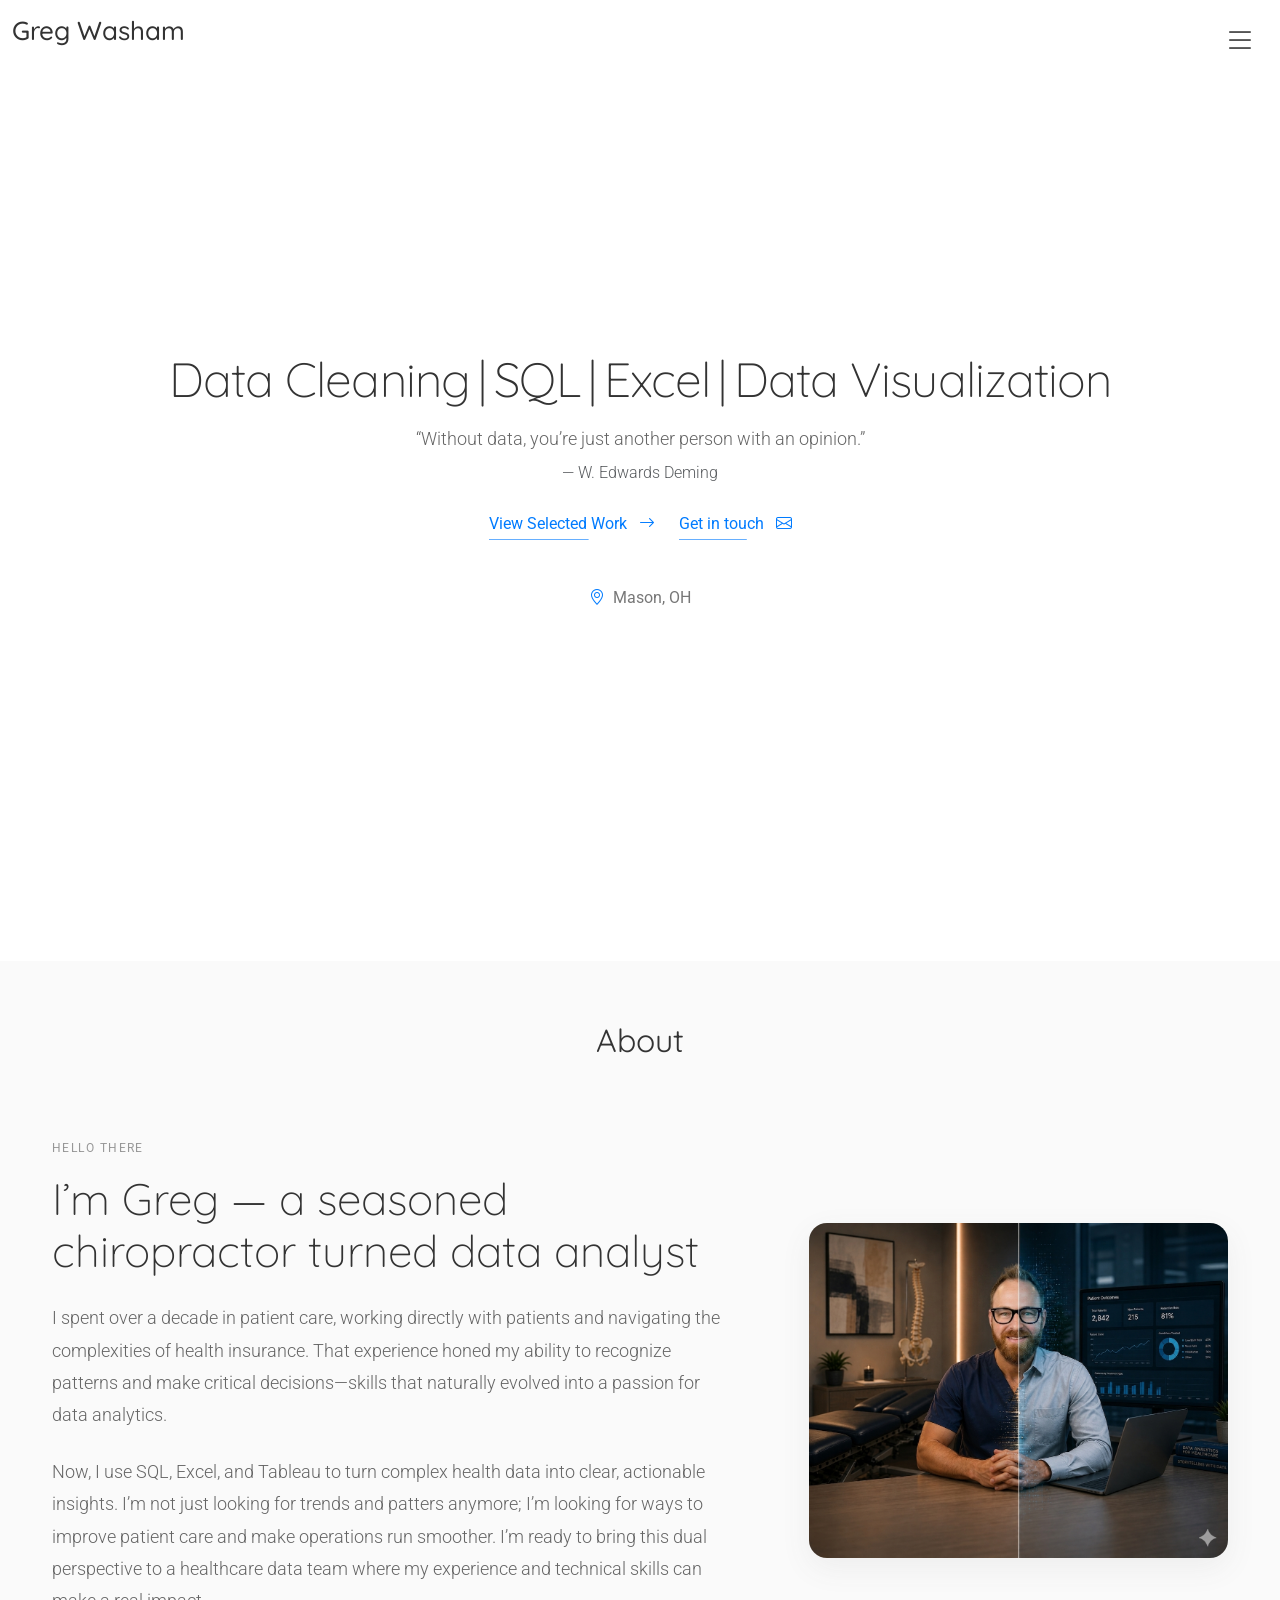
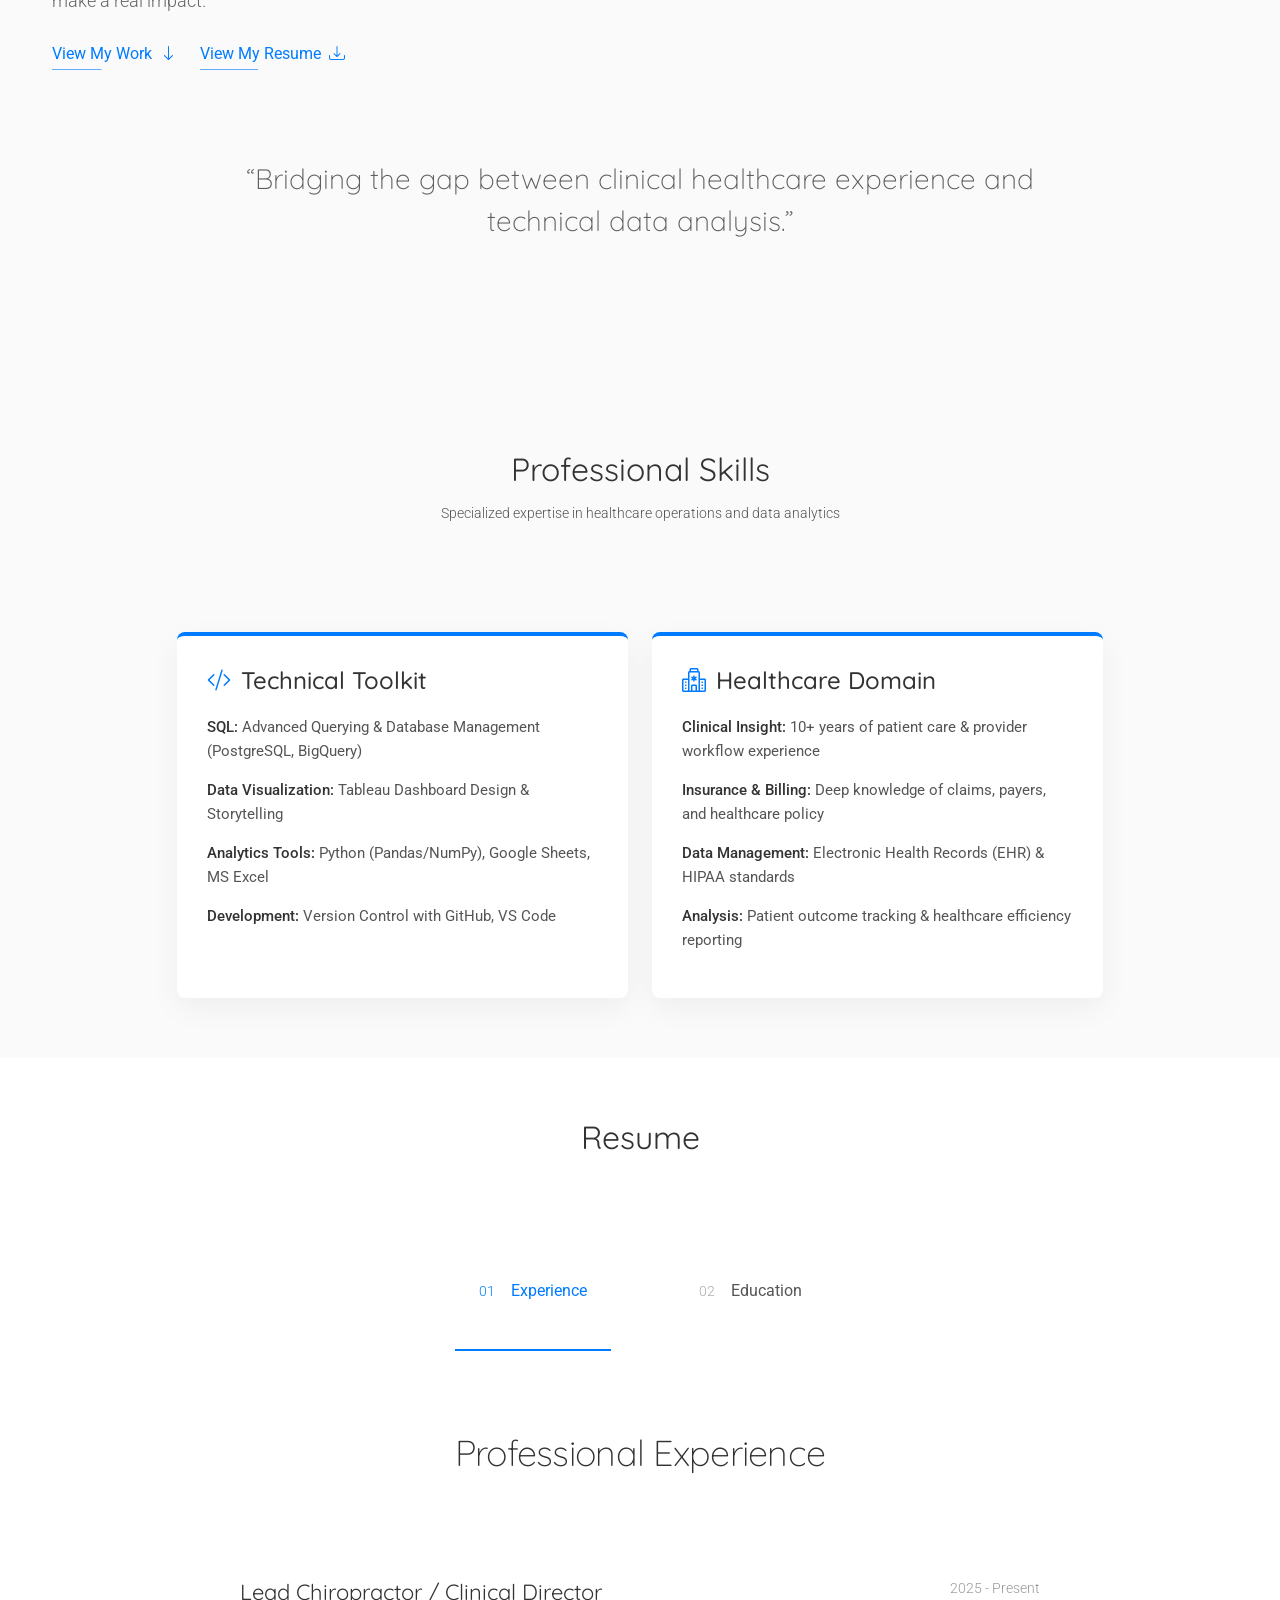
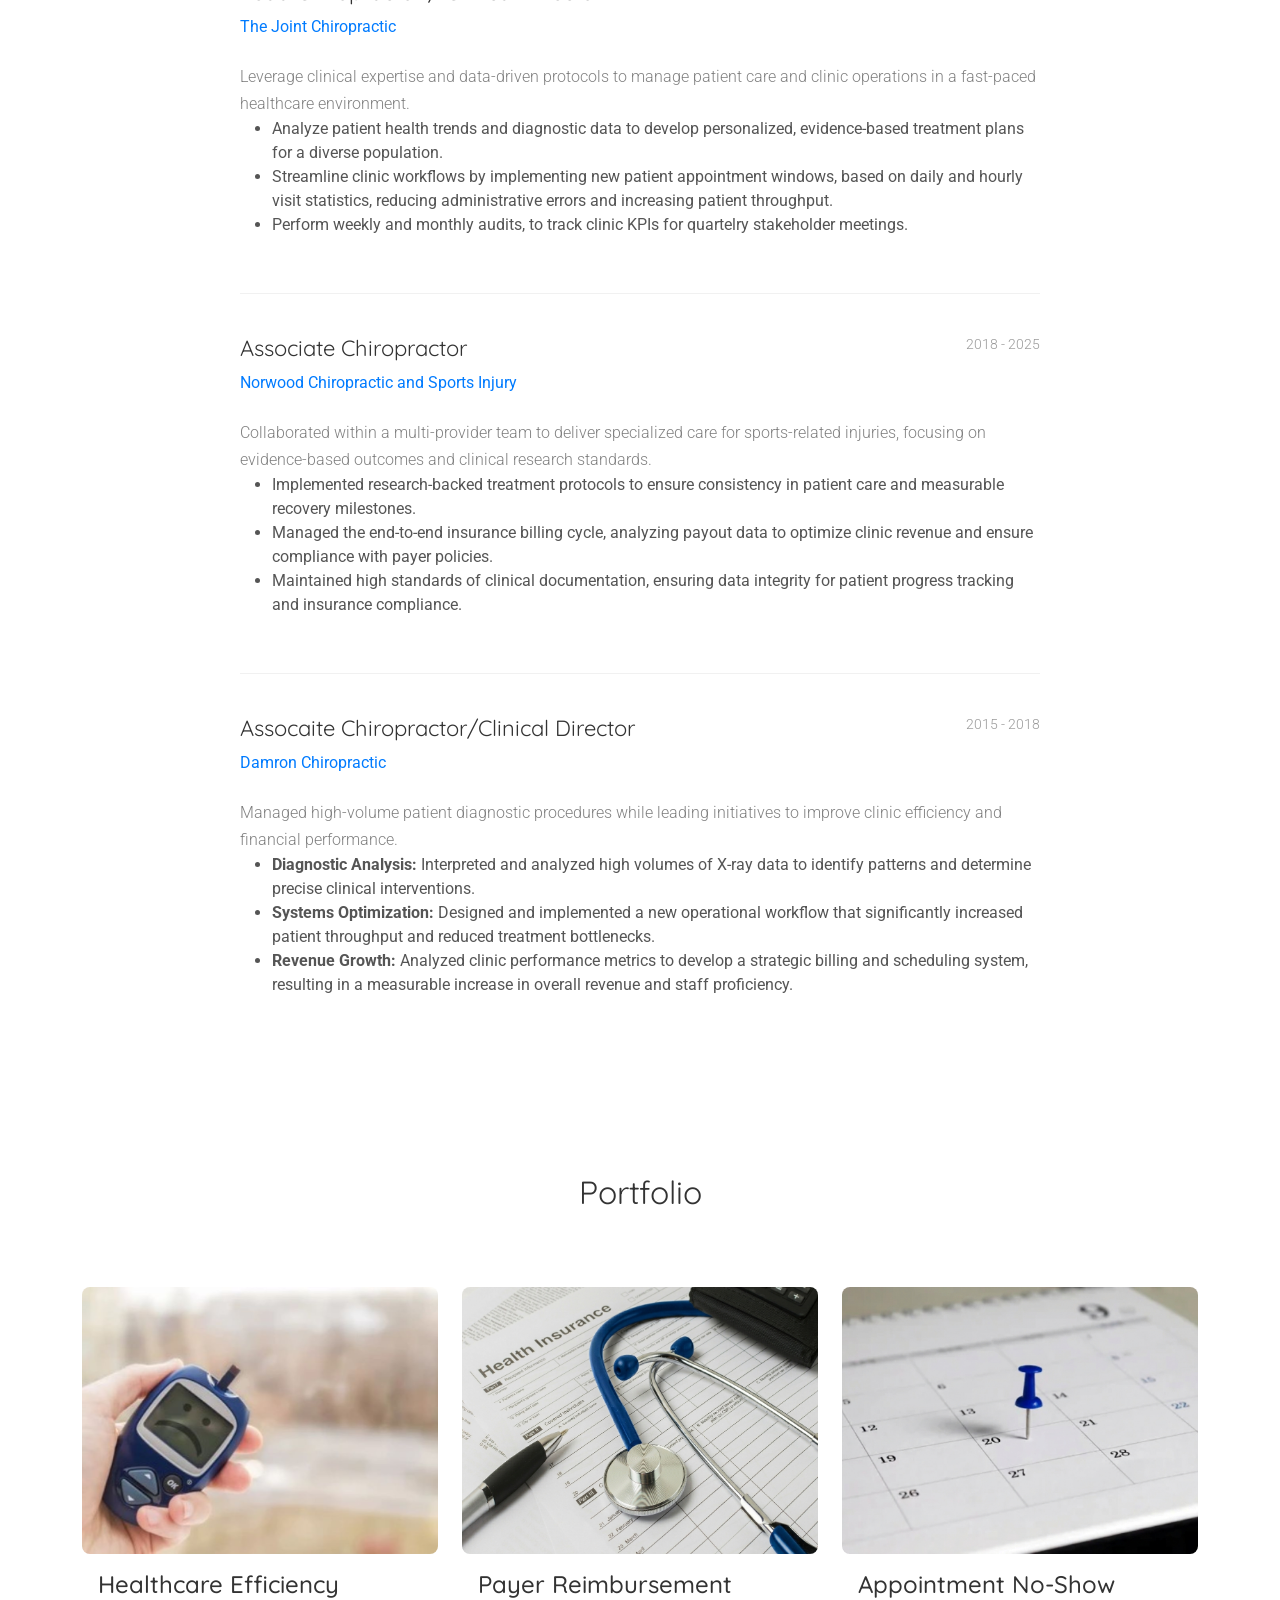
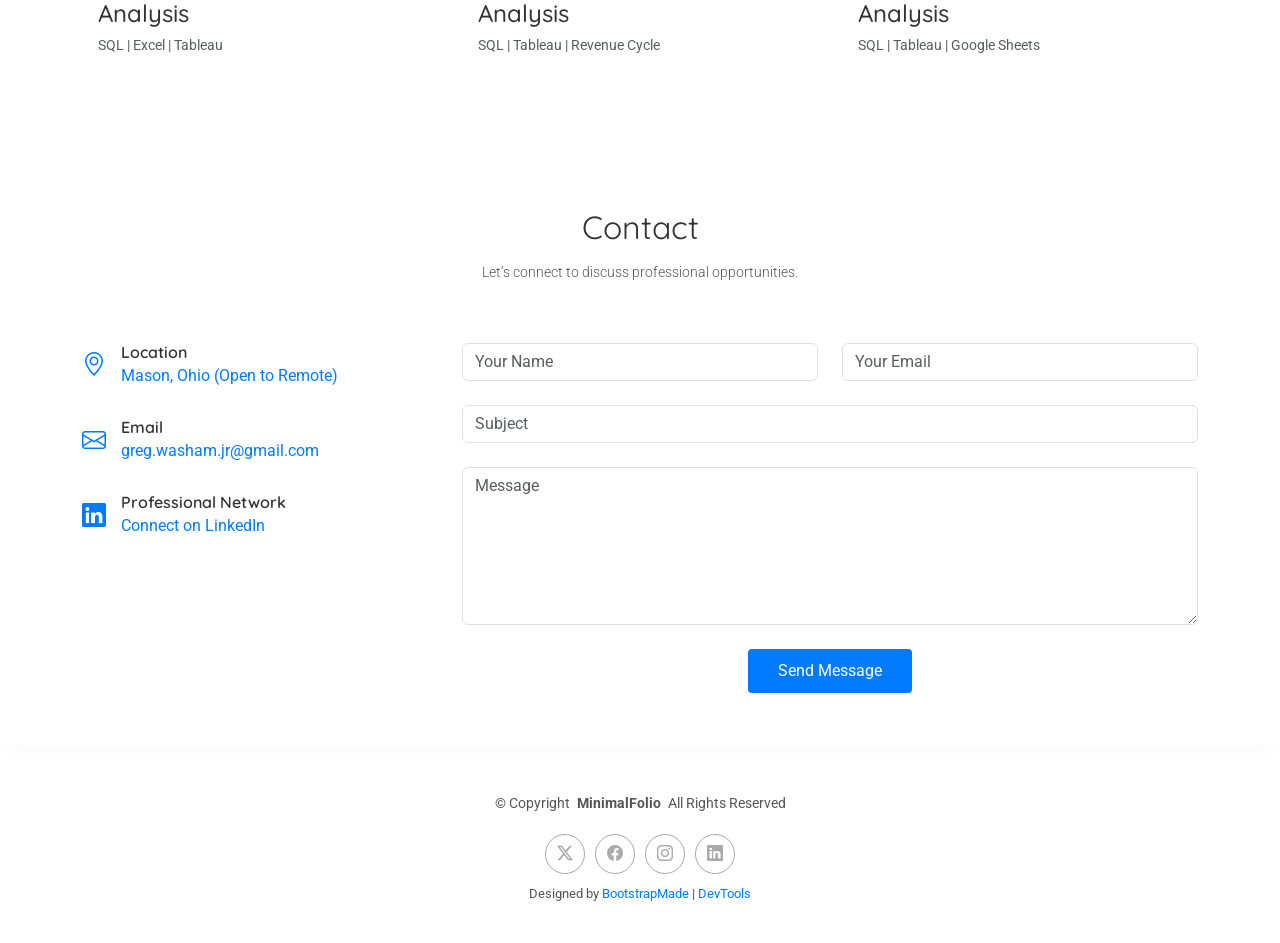
==== commit c8992fa9: "Corrected spelling errors" ====
--- a/index.html
+++ b/index.html
@@ -53,24 +53,6 @@
           <li><a href="#about">About</a></li>
           <li><a href="#resume">Resume</a></li>
           <li><a href="#portfolio">Portfolio</a></li>
-          <li><a href="#services">Services</a></li>
-          <li class="dropdown"><a href="#"><span>Dropdown</span> <i class="bi bi-chevron-down toggle-dropdown"></i></a>
-            <ul>
-              <li><a href="#">Dropdown 1</a></li>
-              <li class="dropdown"><a href="#"><span>Deep Dropdown</span> <i class="bi bi-chevron-down toggle-dropdown"></i></a>
-                <ul>
-                  <li><a href="#">Deep Dropdown 1</a></li>
-                  <li><a href="#">Deep Dropdown 2</a></li>
-                  <li><a href="#">Deep Dropdown 3</a></li>
-                  <li><a href="#">Deep Dropdown 4</a></li>
-                  <li><a href="#">Deep Dropdown 5</a></li>
-                </ul>
-              </li>
-              <li><a href="#">Dropdown 2</a></li>
-              <li><a href="#">Dropdown 3</a></li>
-              <li><a href="#">Dropdown 4</a></li>
-            </ul>
-          </li>
           <li><a href="#contact">Contact</a></li>
         </ul>
         <i class="mobile-nav-toggle d-xl-none bi bi-list"></i>
@@ -156,9 +138,9 @@
           <div class="col-lg-7" data-aos="fade-right" data-aos-delay="150">
             <div class="intro-content">
               <span class="eyebrow">Hello there</span>
-              <h2 class="headline">I’m Greg — a seasoned chiropractor turned data anlyst</h2>
+              <h2 class="headline">I’m Greg — a seasoned chiropractor turned data analyst</h2>
               <p class="lead">
-                I spent over a decade patient care, working directly with patients and navigating 
+                I spent over a decade in patient care, working directly with patients and navigating 
                 the complexities of health insurance. That experience honed my ability to recognize 
                 patterns and make critical decisions—skills that naturally evolved 
                 into a passion for data analytics. 
@@ -290,11 +272,11 @@
                   <div class="period">2025 - Present</div>
                 </div>
                 <div class="item-content">
-                  <p>Leveraged clinical expertise and data-driven protocols to manage patient care and clinic operations in a fast-paced healthcare environment.</p>
+                  <p>Leverage clinical expertise and data-driven protocols to manage patient care and clinic operations in a fast-paced healthcare environment.</p>
                     <ul>
-                      <li>Analyzed patient health trends and diagnostic data to develop personalized, evidence-based treatment plans for a diverse population.</li>
-                      <li>Streamlined clinic workflows by implementing new patient appointment windows, based on daily and hourly visit statistics, reducing administrative errors and increasing patient throughput.</li>
-                      <li>Performed weekly and monthly audits, to track clinic KPIs for quartelry stakeholder meetings.</li>
+                      <li>Analyze patient health trends and diagnostic data to develop personalized, evidence-based treatment plans for a diverse population.</li>
+                      <li>Streamline clinic workflows by implementing new patient appointment windows, based on daily and hourly visit statistics, reducing administrative errors and increasing patient throughput.</li>
+                      <li>Perform weekly and monthly audits, to track clinic KPIs for quartelry stakeholder meetings.</li>
                   </ul>
                 </div>
               </div>
@@ -427,14 +409,8 @@
             <img src="assets/img/portfolio/sad diabetic.jpg" class="img-fluid" alt="Healthcare Data Analysis">
             <div class="overlay">
               <div class="overlay-content">
-                <a href="https://public.tableau.com/app/profile/greg.washam/viz/DiabetesDataAnalysis_17775820265220/HospitalReadmissionAnalysisIdentifyingHigh-RiskFactorsforDiabeticPatients_#1" class="zoom-link non-glightbox" target="_blank" title="View Tableau Dashboard">
-                  <i class="bi bi-graph-up"></i>
-                </a>
                 <a href="portfolio-details-diabetes.html" class="details-link non-glightbox" title="Read Case Study">
                   <i class="bi bi-file-earmark-text"></i>
-                </a>
-                <a href="https://github.com/gregwashamjr/diabetes-data" class="details-link non-glightbox" target="_blank" title="View SQL Code">
-                  <i class="bi bi-github"></i>
                 </a>
               </div>
             </div>
@@ -453,15 +429,9 @@
             <img src="assets/img/portfolio/ins.png" class="img-fluid" alt="Insurance Coverage Analysis" loading="lazy">
             <div class="overlay">
               <div class="overlay-content">
-                <a href="https://public.tableau.com/app/profile/greg.washam/viz/ThirdPartyPayerReimbursementAnalysis/ThirdPartyPayerReimbursement" class="zoom-link non-glightbox" target="_blank" title="View Tableau Dashboard">
-                  <i class="bi bi-graph-up"></i>
-                </a>
                 <a href="portfolio-details-ins.html" class="details-link non-glightbox" title="Read Case Study">
                   <i class="bi bi-file-earmark-text"></i>
-                </a>
-                <a href="https://github.com/gregwashamjr/healthcare-cost-analysis" class="details-link non-glightbox" target="_blank" title="View GitHub Repo">
-                  <i class="bi bi-github"></i>
-                </a>
+                </a>                
               </div>
             </div>
           </div>
@@ -479,16 +449,10 @@
             <img src="assets/img/portfolio/calendar.png" class="img-fluid" alt="Appointment No-Show Analysi" loading="lazy">
             <div class="overlay">
               <div class="overlay-content">
-                <a href="public.tableau.com/app/profile/greg.washam/viz/NoShowAnalysis_17785967473760/Dashboard1" class="zoom-link non-glightbox" target="_blank" title="View Tableau Dashboard">
-                  <i class="bi bi-graph-up"></i>
-                </a>
-                <a href="portfolio-details-no-show.html" class="details-link non-glightbox" title="Read Case Study">
+               <a href="portfolio-details-no-show.html" class="details-link non-glightbox" title="Read Case Study">
                   <i class="bi bi-file-earmark-text"></i>
                 </a>
-                <a href="https://github.com/gregwashamjr/no-sho-analysis" class="details-link non-glightbox" target="_blank" title="View GitHub Repo">
-                  <i class="bi bi-github"></i>
-                </a>
-              </div>
+             </div>
             </div>
           </div>
           <div class="portfolio-content p-3">
@@ -541,7 +505,7 @@
           <i class="bi bi-linkedin flex-shrink-0" style="margin-right: 15px; font-size: 1.5rem; color: #007bff;"></i>
           <div>
             <h3 style="font-size: 1rem; margin-bottom: 2px; font-weight: 600;">Professional Network</h3>
-            <p style="margin-bottom: 0;"><a href="https://www.linkedin.com/in/gregwasham/" style="color: #007bff; text-decoration: none;">Connect on LinkedIn</a></p>
+            <p style="margin-bottom: 0;"><a href="https://www.linkedin.com/in/gregwashamjr/" style="color: #007bff; text-decoration: none;">Connect on LinkedIn</a></p>
           </div>
         </div><!-- End Info Item -->
 
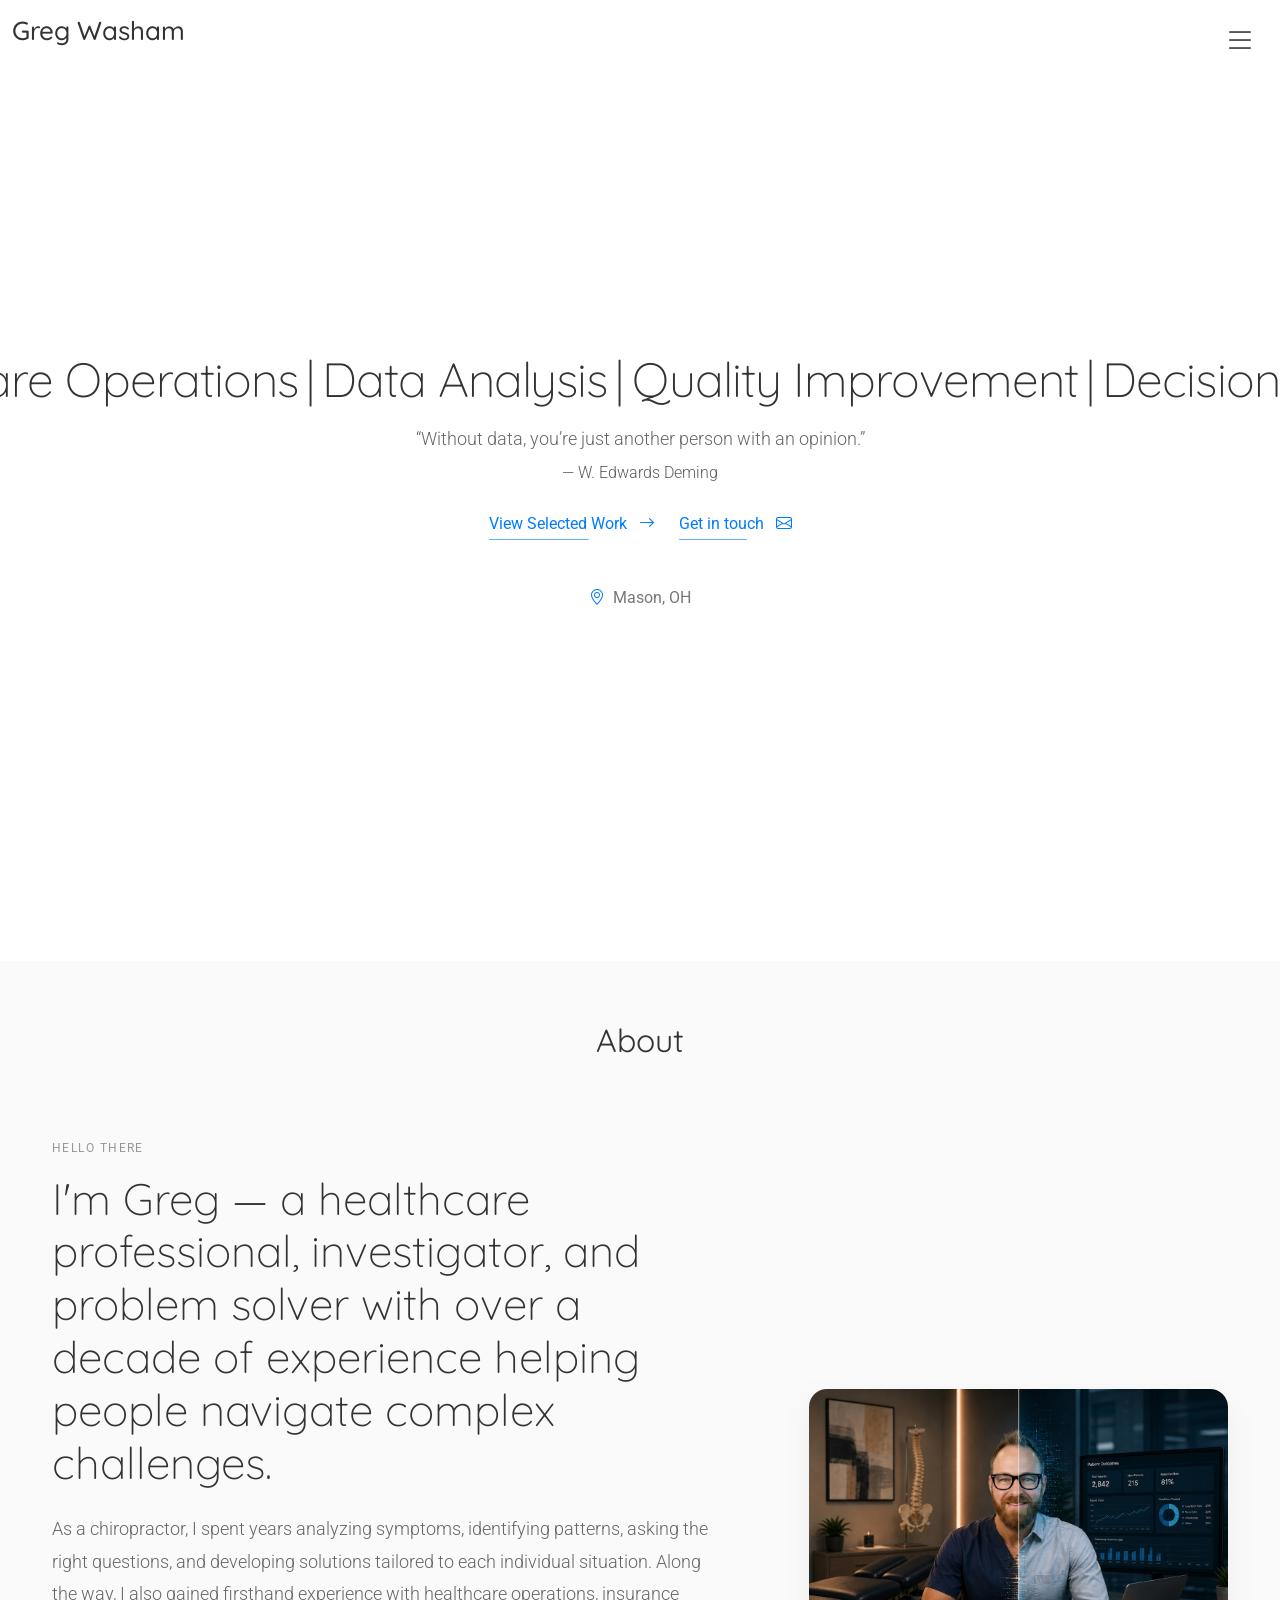
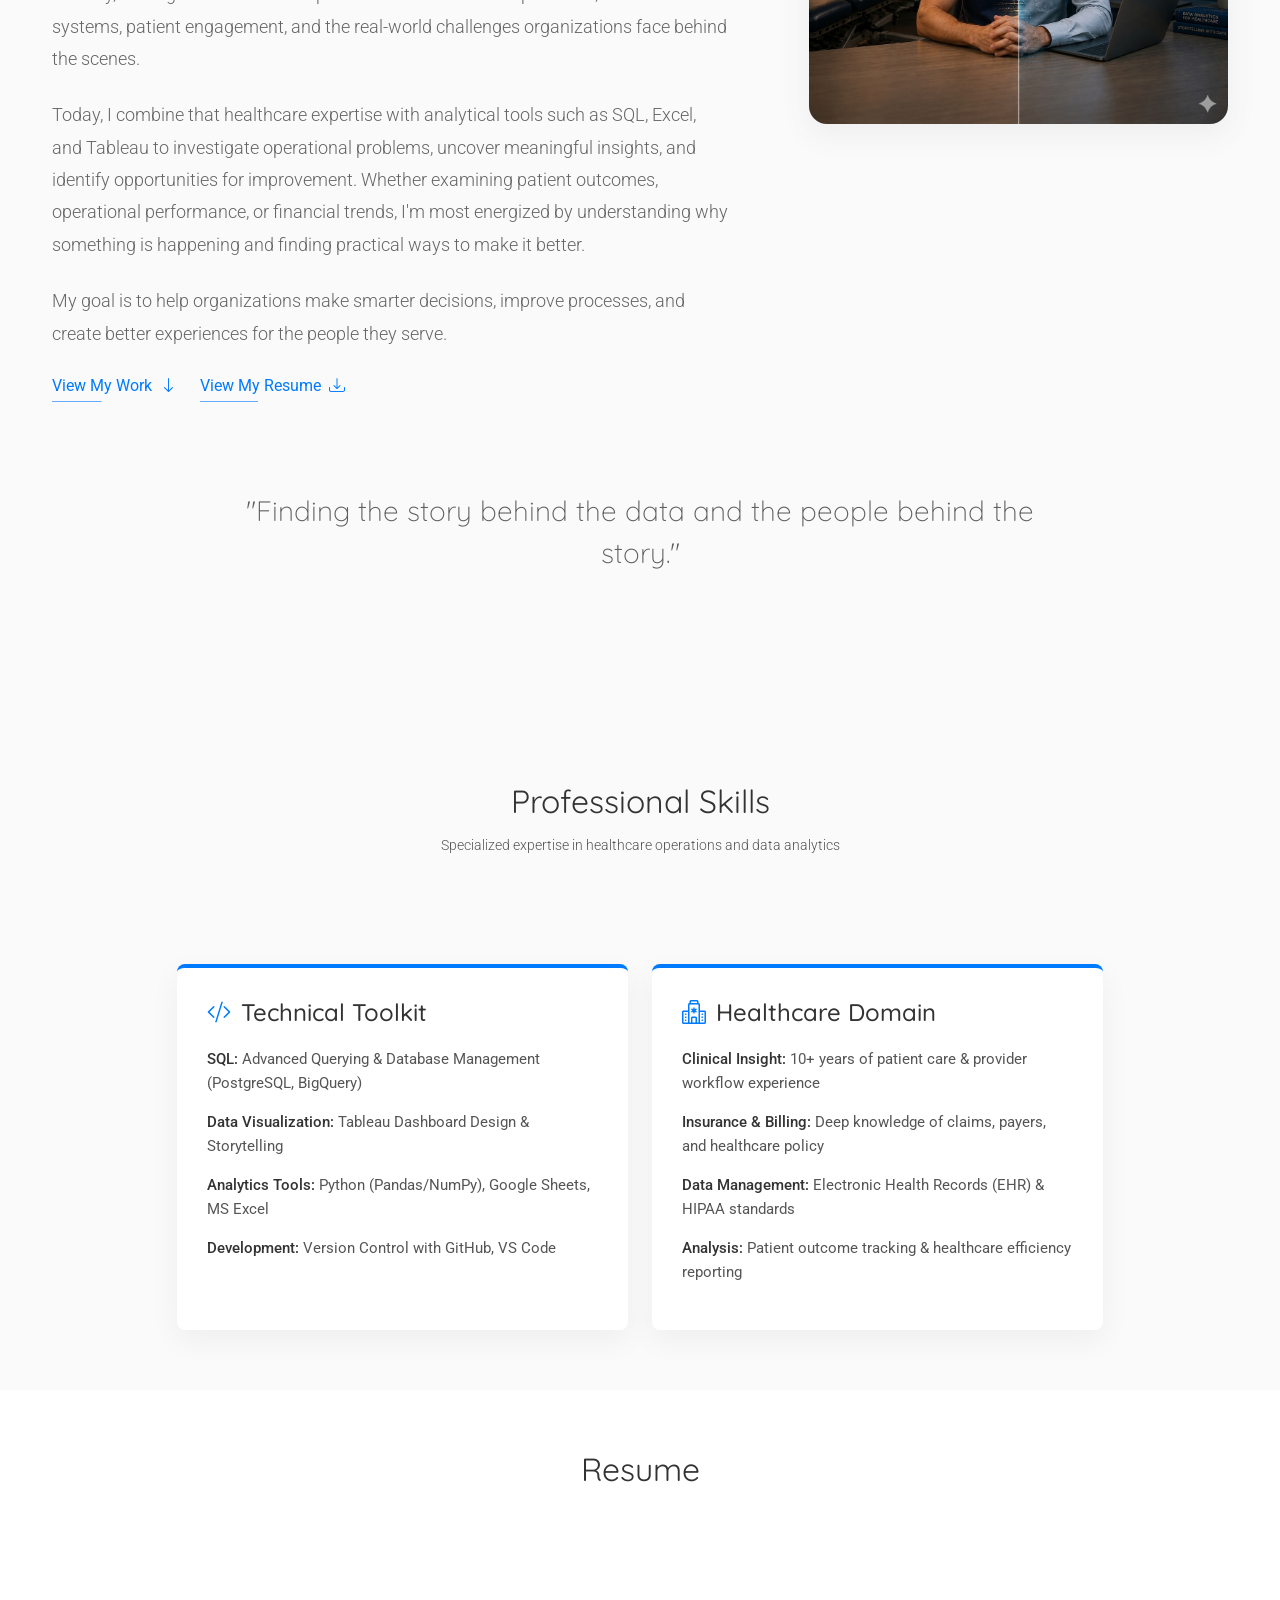
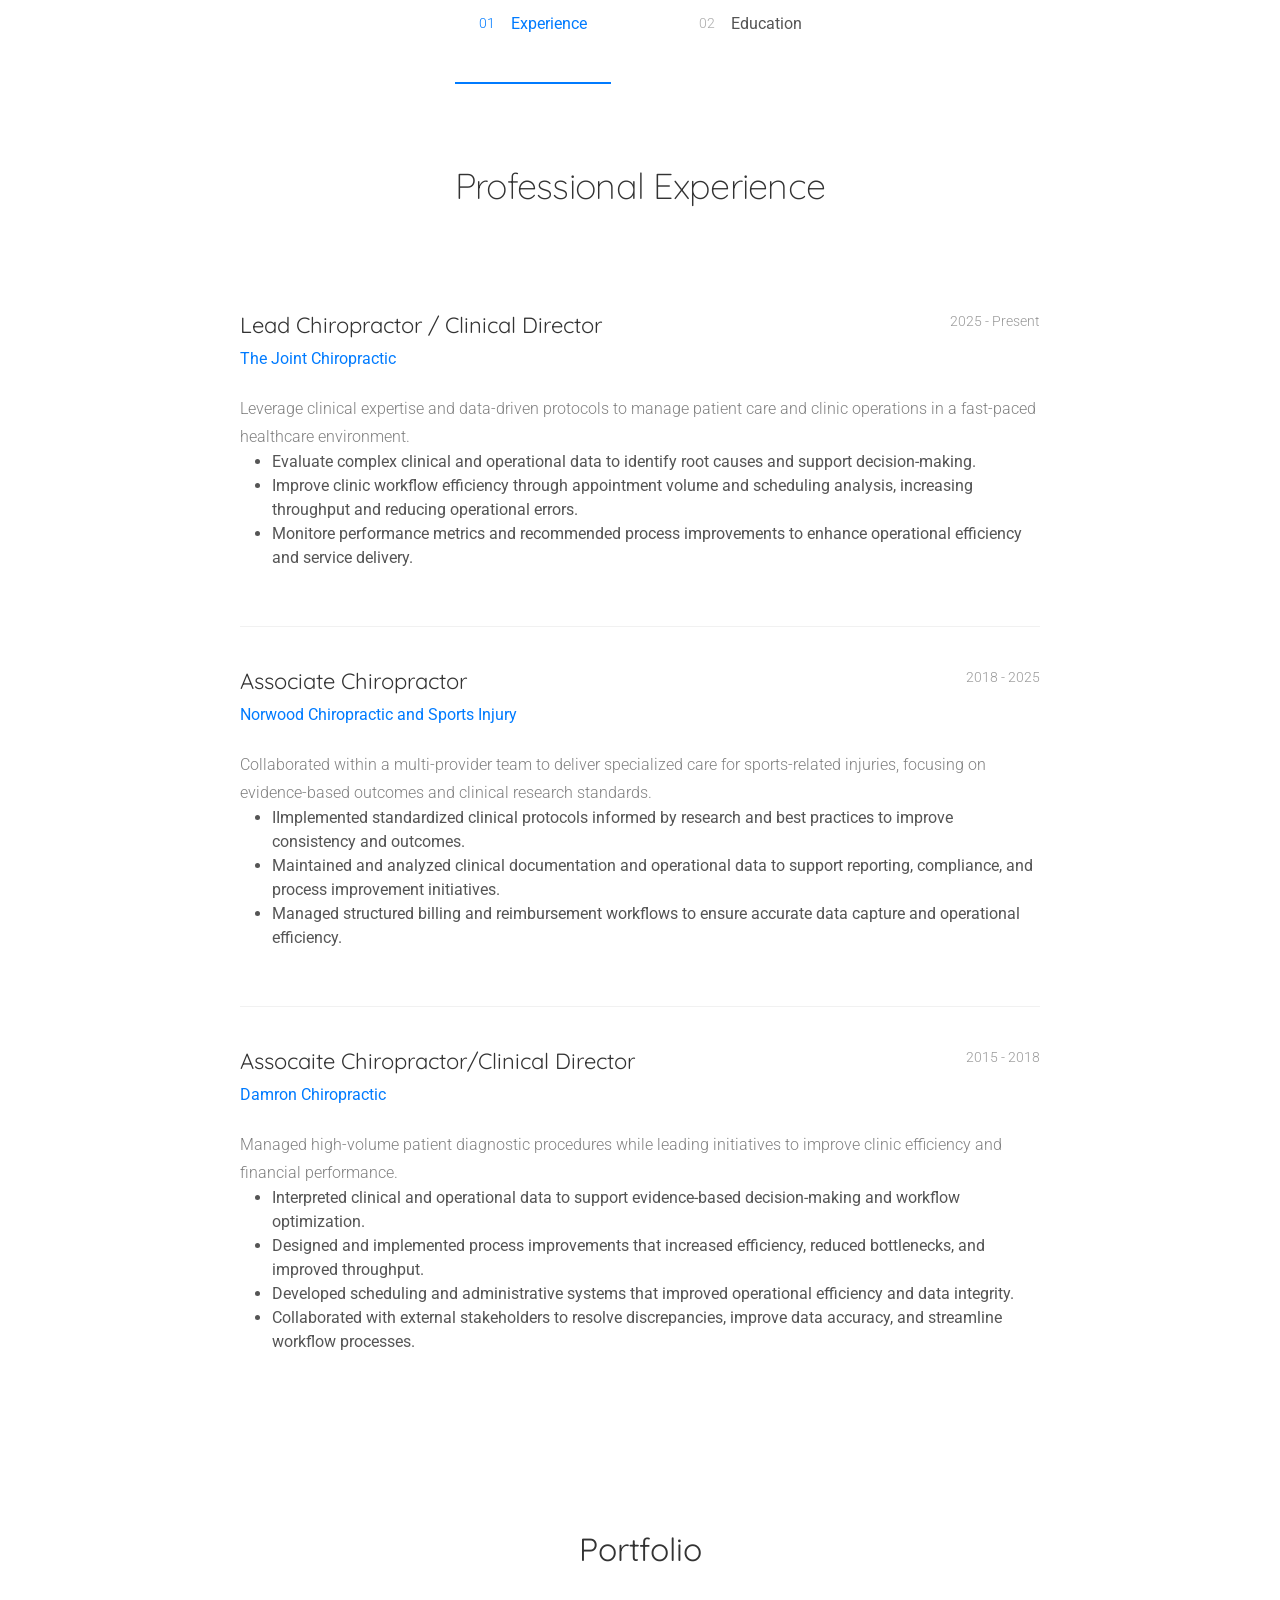
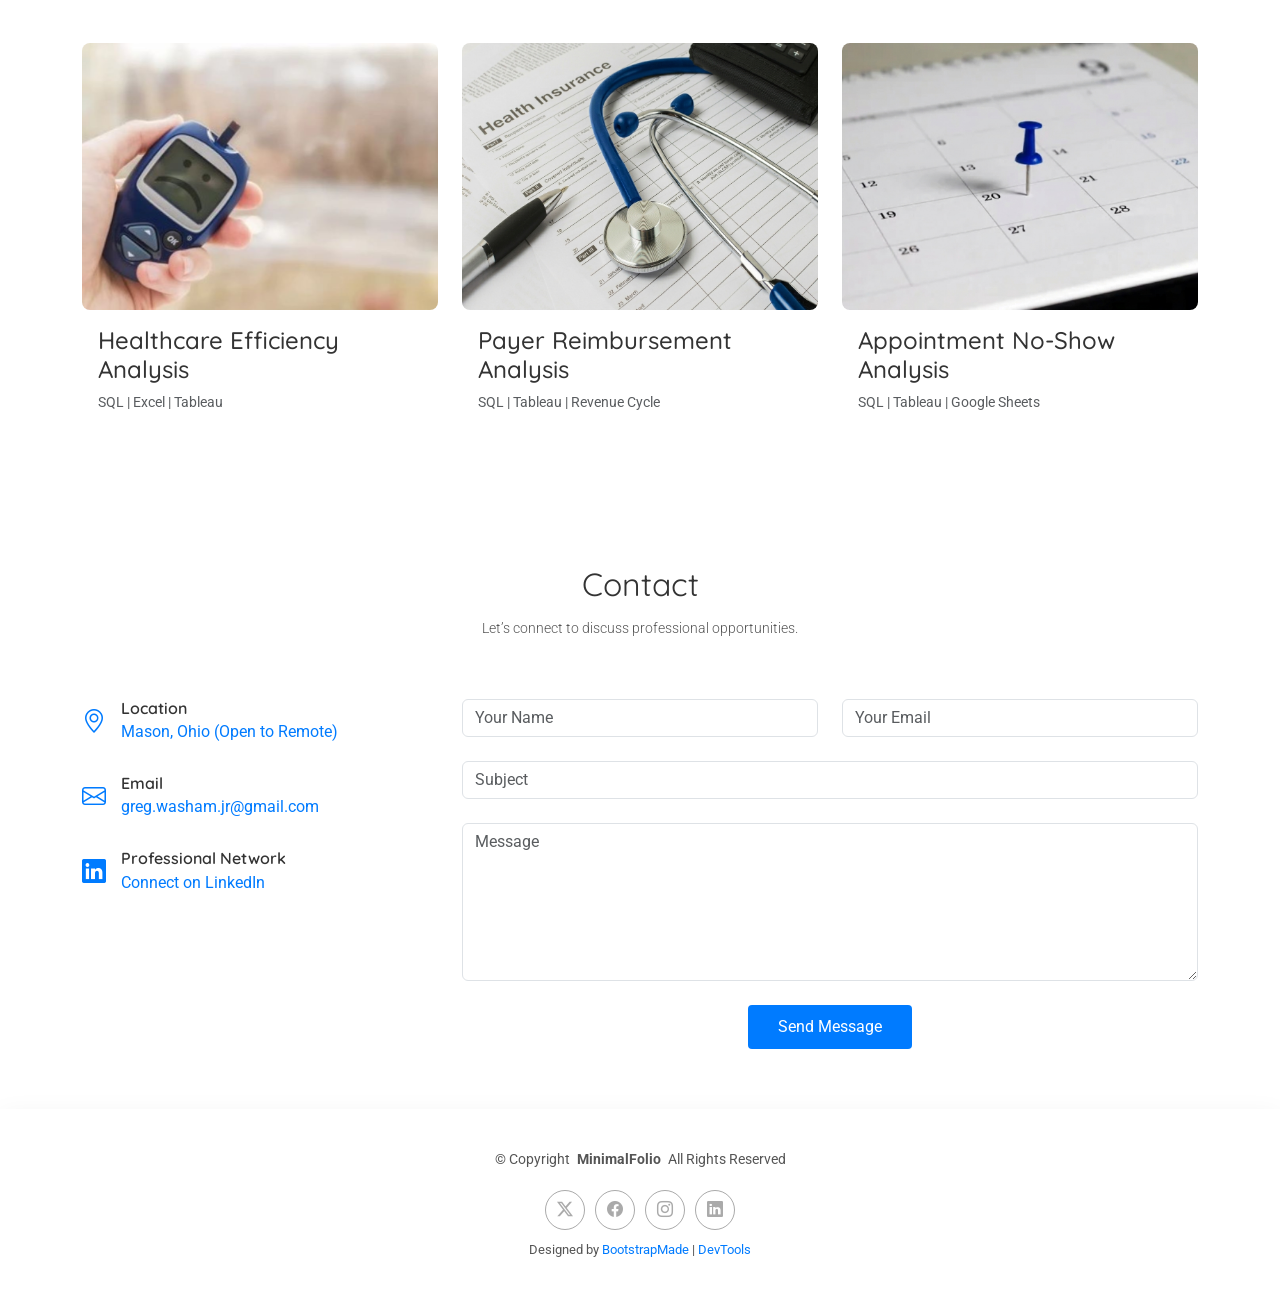
==== commit 3366d73c: "Update protfolio" ====
--- a/index.html
+++ b/index.html
@@ -85,7 +85,10 @@
     width: 100%;
     margin: 0 auto;
     white-space: nowrap;">
-  <span>Data Cleaning</span> | <span>SQL</span> | <span>Excel</span> | <span>Data Visualization</span>
+  <span>Healthcare Operations</span> |
+<span>Data Analysis</span> |
+<span>Quality Improvement</span> |
+<span>Decision Support</span>
 </h1>
 
           <p class="lead mb-4 text-center mx-auto" style="max-width: 800px; width: 100%;">
@@ -138,21 +141,17 @@
           <div class="col-lg-7" data-aos="fade-right" data-aos-delay="150">
             <div class="intro-content">
               <span class="eyebrow">Hello there</span>
-              <h2 class="headline">I’m Greg — a seasoned chiropractor turned data analyst</h2>
+              <h2 class="headline">I'm Greg — a healthcare professional, investigator, and problem solver with over a decade of experience helping people navigate complex challenges.</h2>
               <p class="lead">
-                I spent over a decade in patient care, working directly with patients and navigating 
-                the complexities of health insurance. That experience honed my ability to recognize 
-                patterns and make critical decisions—skills that naturally evolved 
-                into a passion for data analytics. 
+               As a chiropractor, I spent years analyzing symptoms, identifying patterns, asking the right questions, and developing solutions tailored to each individual situation. Along the way, I also gained firsthand experience with healthcare operations, insurance systems, patient engagement, and the real-world challenges organizations face behind the scenes.
               </p>
               <p class="lead">
-                Now, I use SQL, Excel, and Tableau to turn complex health data into clear, actionable
-                insights. I’m not just looking for trends and patters anymore; I’m looking for ways to
-                improve patient care and make operations run smoother. I’m ready to bring this dual 
-                perspective to a healthcare data team where my experience and technical skills can 
-                make a real impact.
+                Today, I combine that healthcare expertise with analytical tools such as SQL, Excel, and Tableau to investigate operational problems, uncover meaningful insights, and identify opportunities for improvement. Whether examining patient outcomes, operational performance, or financial trends, I'm most energized by understanding why something is happening and finding practical ways to make it better.
               </p>
           
+              <p class="lead">
+                My goal is to help organizations make smarter decisions, improve processes, and create better experiences for the people they serve.
+              </p>
 
               <div class="cta-group">
                 <a href="#portfolio" class="link-underline">
@@ -178,7 +177,7 @@
        
         <!-- Quote -->
         <blockquote class="personal-quote" data-aos="fade-down" data-aos-delay="200">
-          <p>“Bridging the gap between clinical healthcare experience and technical data analysis.”</p>
+          <p>"Finding the story behind the data and the people behind the story."</p>
         </blockquote>
         <!-- End Quote -->
 
@@ -274,9 +273,9 @@
                 <div class="item-content">
                   <p>Leverage clinical expertise and data-driven protocols to manage patient care and clinic operations in a fast-paced healthcare environment.</p>
                     <ul>
-                      <li>Analyze patient health trends and diagnostic data to develop personalized, evidence-based treatment plans for a diverse population.</li>
-                      <li>Streamline clinic workflows by implementing new patient appointment windows, based on daily and hourly visit statistics, reducing administrative errors and increasing patient throughput.</li>
-                      <li>Perform weekly and monthly audits, to track clinic KPIs for quartelry stakeholder meetings.</li>
+                      <li>Evaluate complex clinical and operational data to identify root causes and support decision-making.</li>
+                      <li>Improve clinic workflow efficiency through appointment volume and scheduling analysis, increasing throughput and reducing operational errors.</li>
+                      <li>Monitore performance metrics and recommended process improvements to enhance operational efficiency and service delivery.</li>
                   </ul>
                 </div>
               </div>
@@ -292,9 +291,9 @@
                 <div class="item-content">
                   <p>Collaborated within a multi-provider team to deliver specialized care for sports-related injuries, focusing on evidence-based outcomes and clinical research standards.</p>
                     <ul>
-                      <li>Implemented research-backed treatment protocols to ensure consistency in patient care and measurable recovery milestones.</li>
-                      <li>Managed the end-to-end insurance billing cycle, analyzing payout data to optimize clinic revenue and ensure compliance with payer policies.</li>
-                      <li>Maintained high standards of clinical documentation, ensuring data integrity for patient progress tracking and insurance compliance.</li>
+                      <li>IImplemented standardized clinical protocols informed by research and best practices to improve consistency and outcomes.</li>
+                      <li>Maintained and analyzed clinical documentation and operational data to support reporting, compliance, and process improvement initiatives.</li>
+                      <li>Managed structured billing and reimbursement workflows to ensure accurate data capture and operational efficiency.</li>
                     </ul>
                 </div>
               </div>
@@ -310,9 +309,10 @@
                 <div class="item-content">
                   <p>Managed high-volume patient diagnostic procedures while leading initiatives to improve clinic efficiency and financial performance.</p>
                     <ul>
-                      <li><strong>Diagnostic Analysis:</strong> Interpreted and analyzed high volumes of X-ray data to identify patterns and determine precise clinical interventions.</li>
-                      <li><strong>Systems Optimization:</strong> Designed and implemented a new operational workflow that significantly increased patient throughput and reduced treatment bottlenecks.</li>
-                      <li><strong>Revenue Growth:</strong> Analyzed clinic performance metrics to develop a strategic billing and scheduling system, resulting in a measurable increase in overall revenue and staff proficiency.</li>
+                      <li>Interpreted clinical and operational data to support evidence-based decision-making and workflow optimization.</li>
+                      <li>Designed and implemented process improvements that increased efficiency, reduced bottlenecks, and improved throughput.</li>
+                      <li>Developed scheduling and administrative systems that improved operational efficiency and data integrity.</li>
+                      <li>Collaborated with external stakeholders to resolve discrepancies, improve data accuracy, and streamline workflow processes.</li>
                     </ul>
                 </div>
               </div>
@@ -353,15 +353,6 @@
                 </div>
               </div>
 
-               <div class="education-list">
-              <div class="education-entry" data-aos="fade-up" data-aos-delay="400">
-                <div class="degree-year">In Progress</div>
-                <div class="degree-details">
-                  <h3>Data Analyst in Python Certification</h3>
-                  <div class="institution">DataCamp</div>
-                </div>
-              </div>
-
               <div class="education-entry" data-aos="fade-up" data-aos-delay="450">
                 <div class="degree-year">Apr 2011</div>
                 <div class="degree-details">
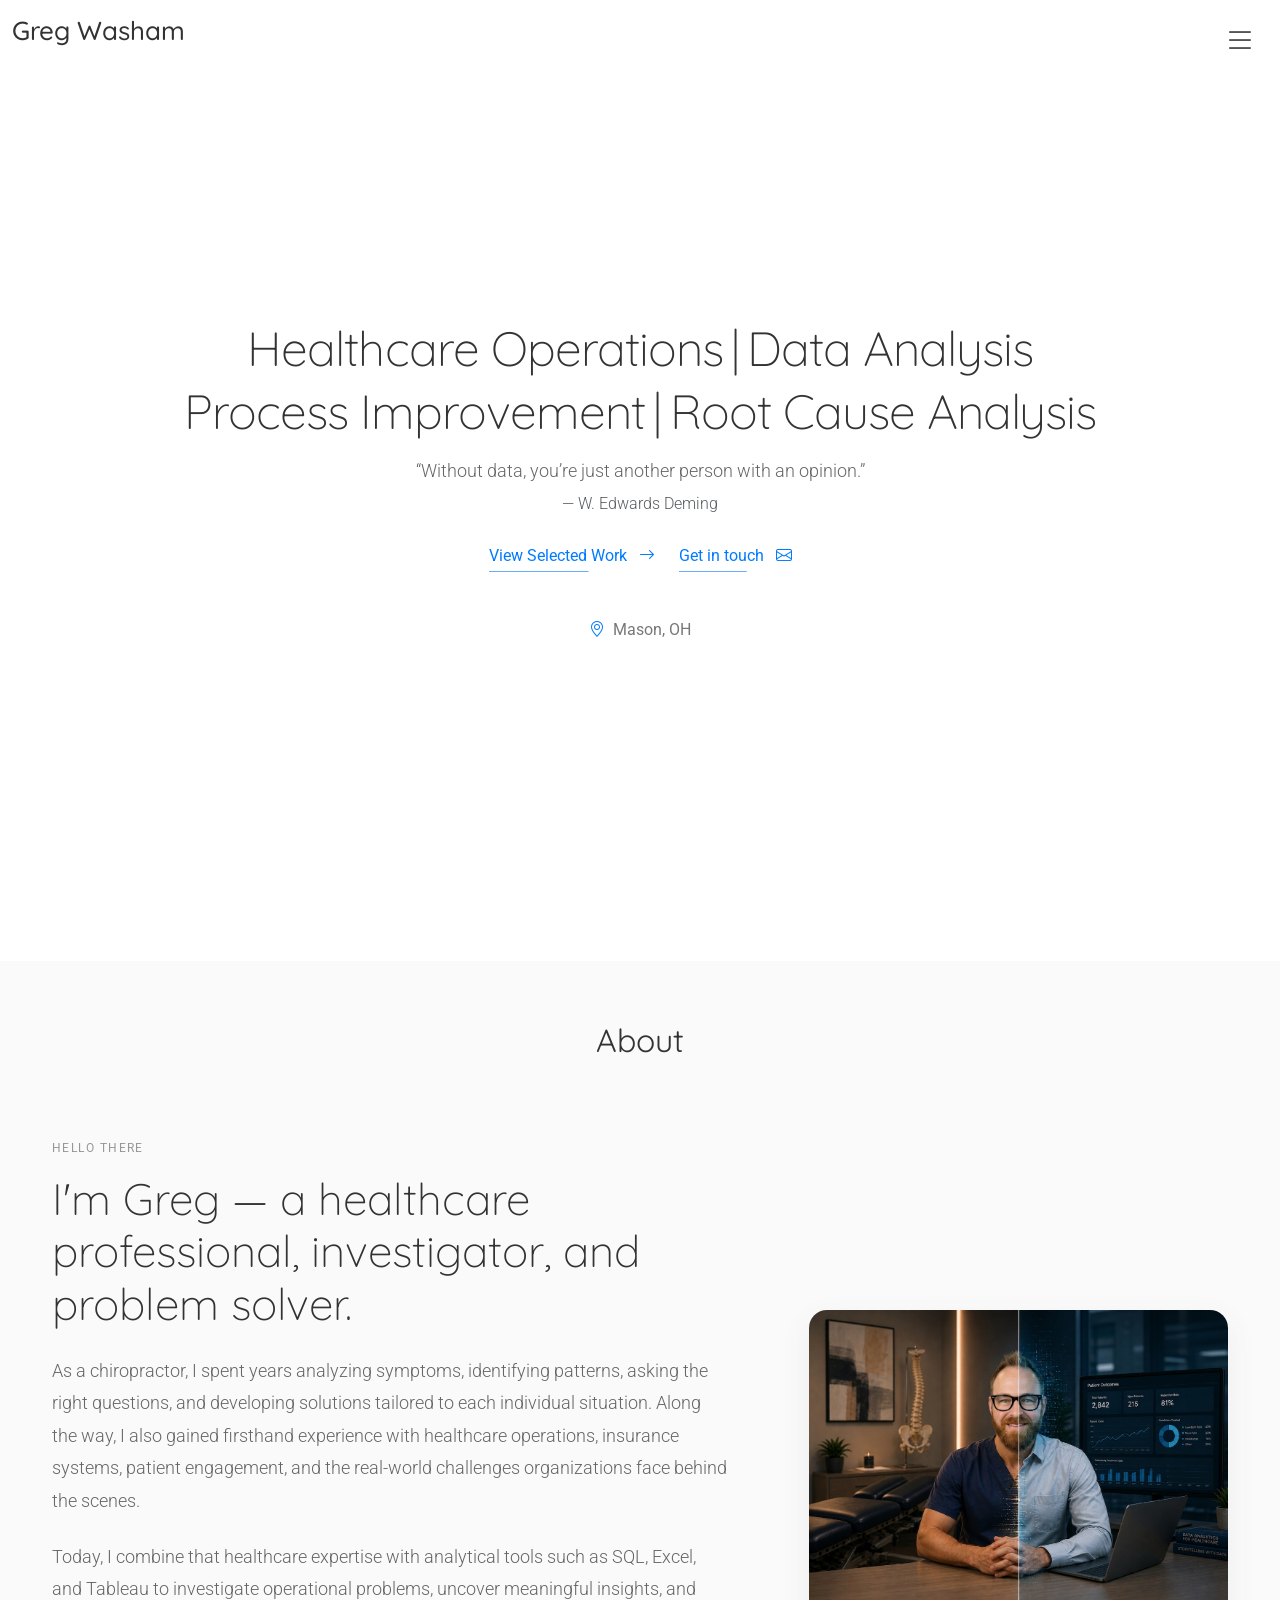
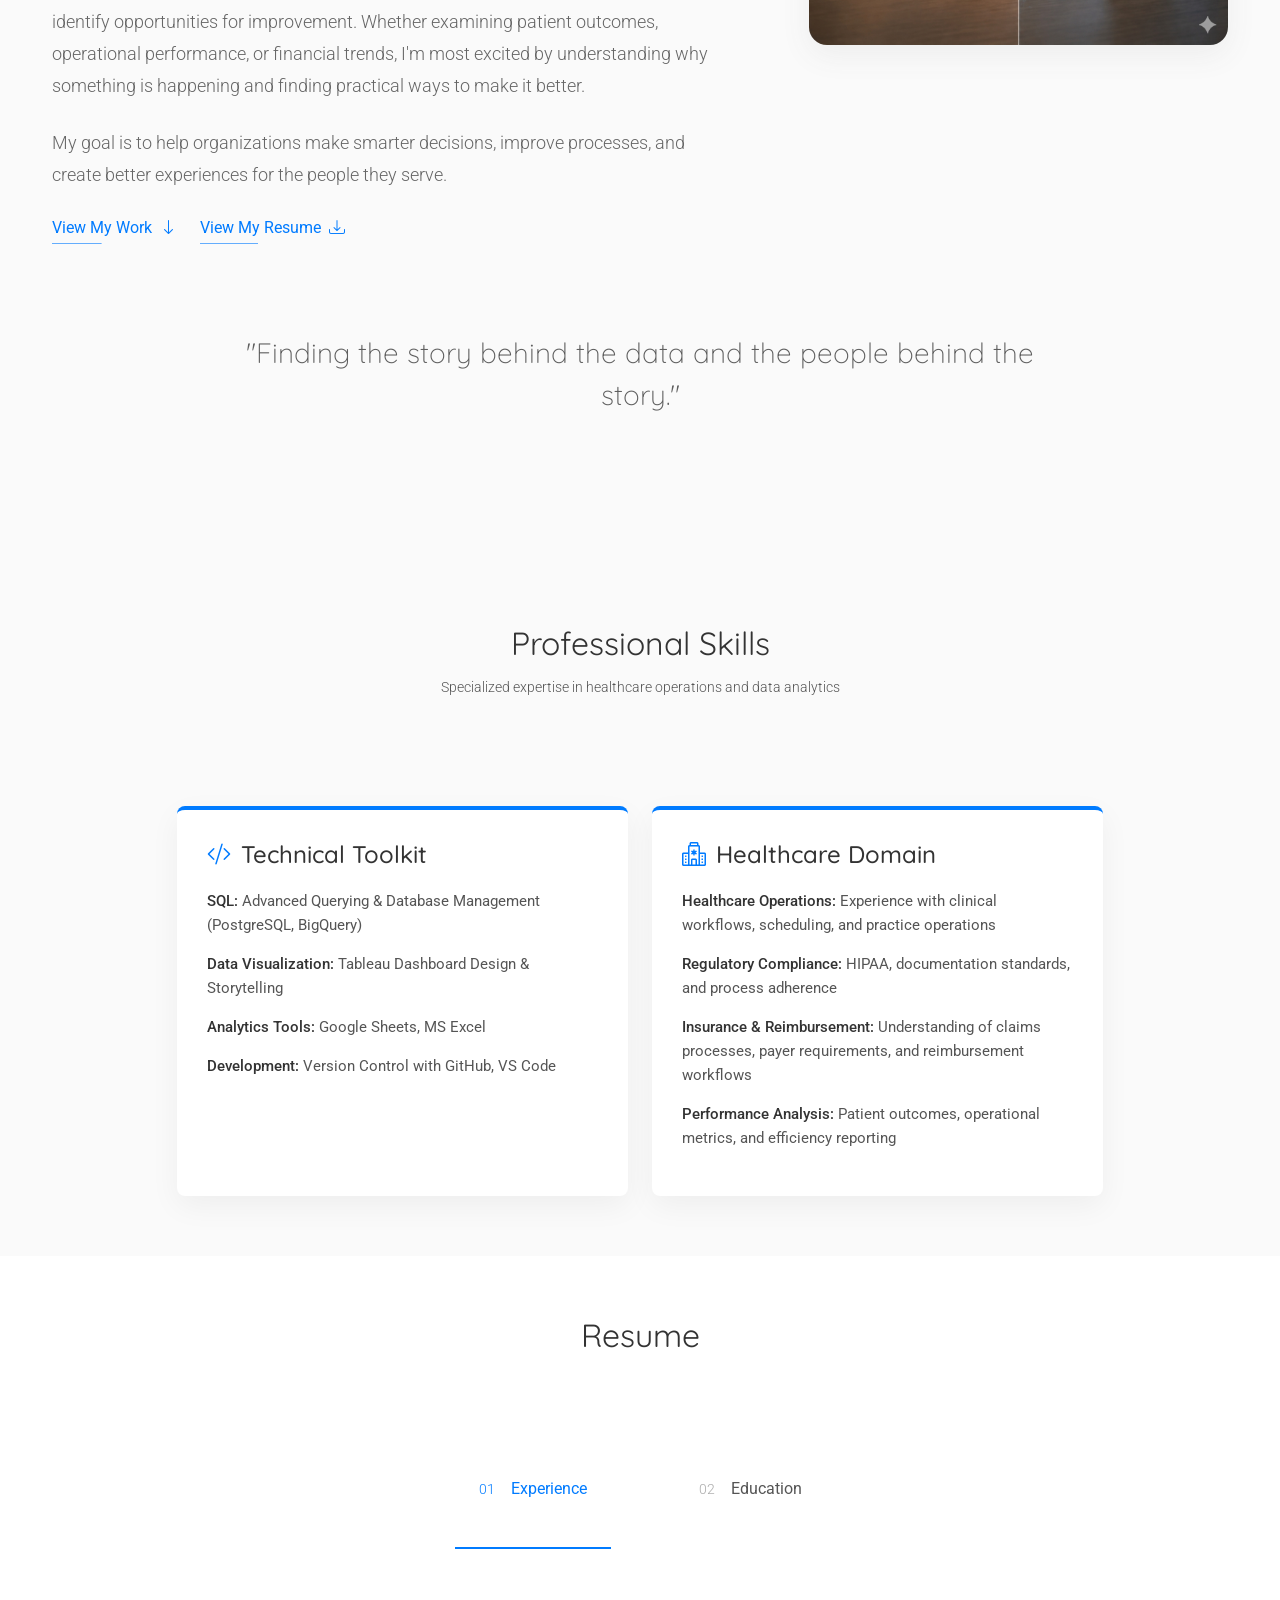
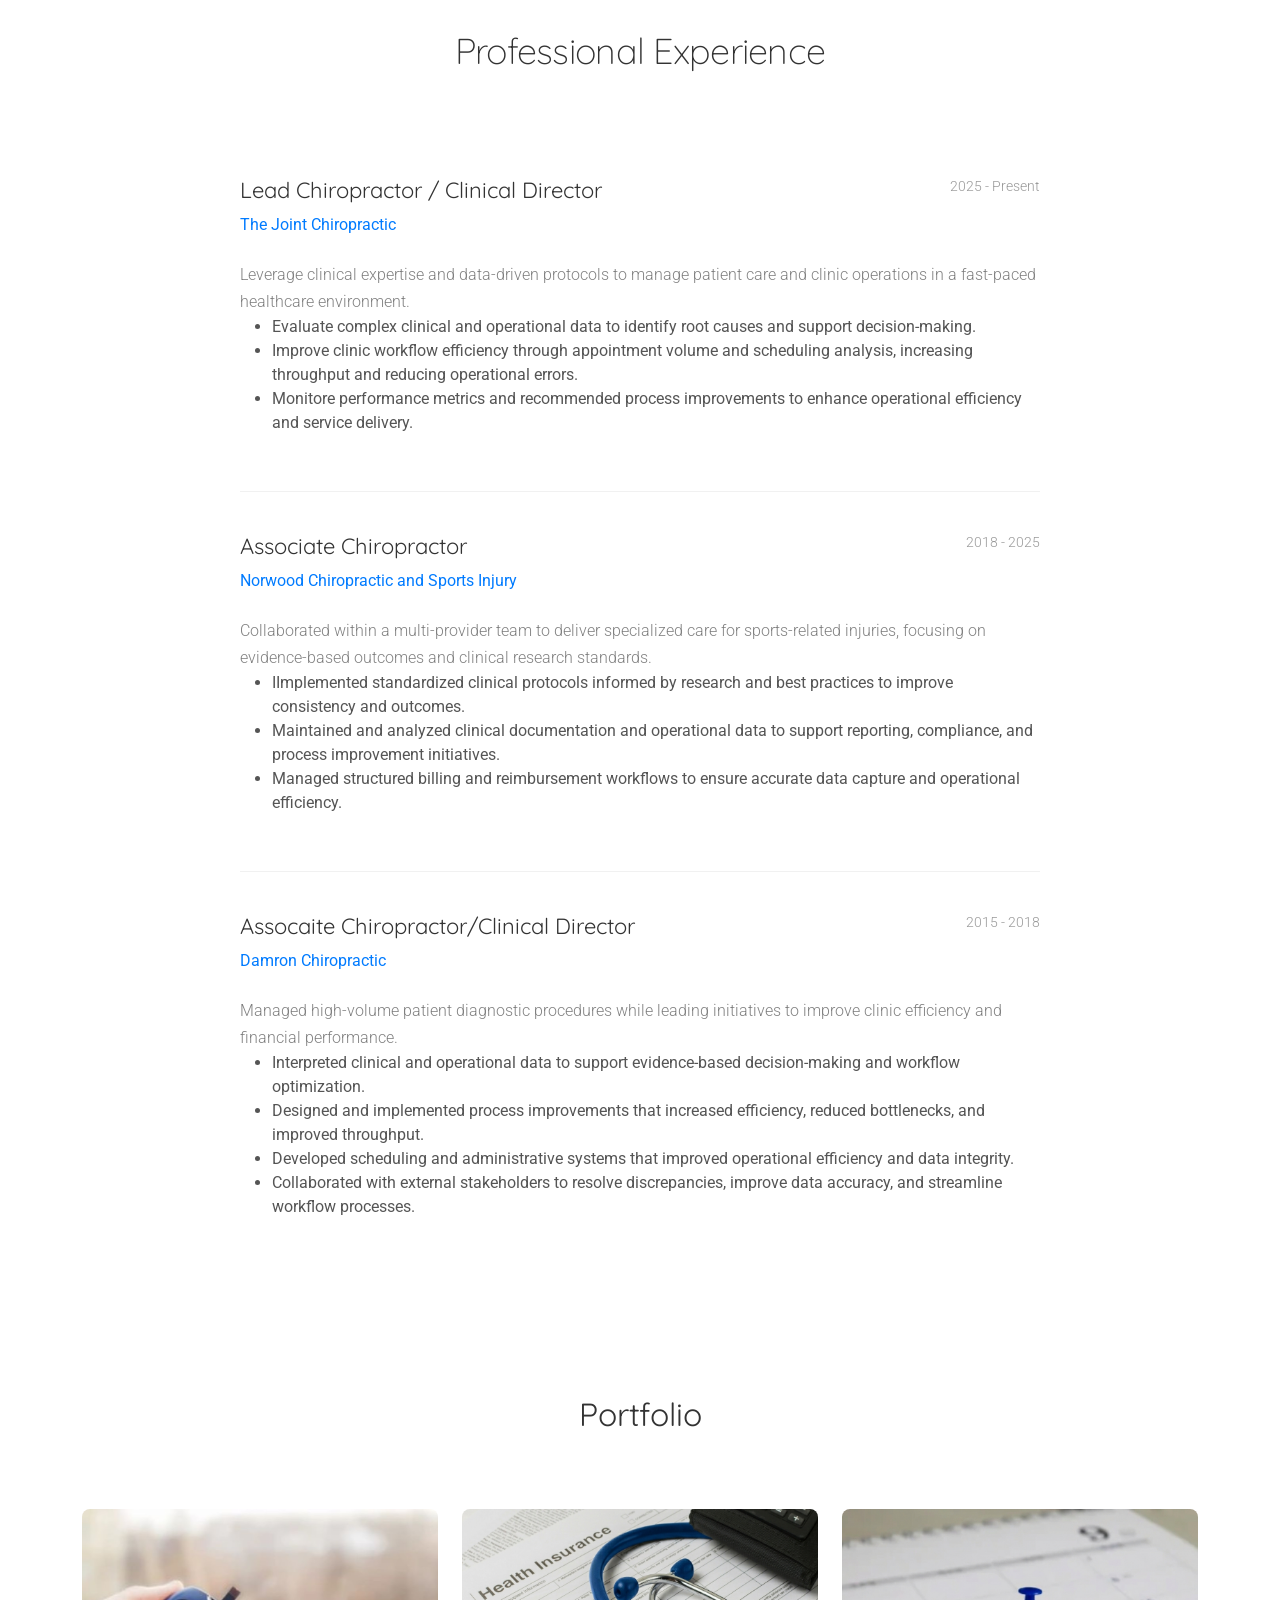
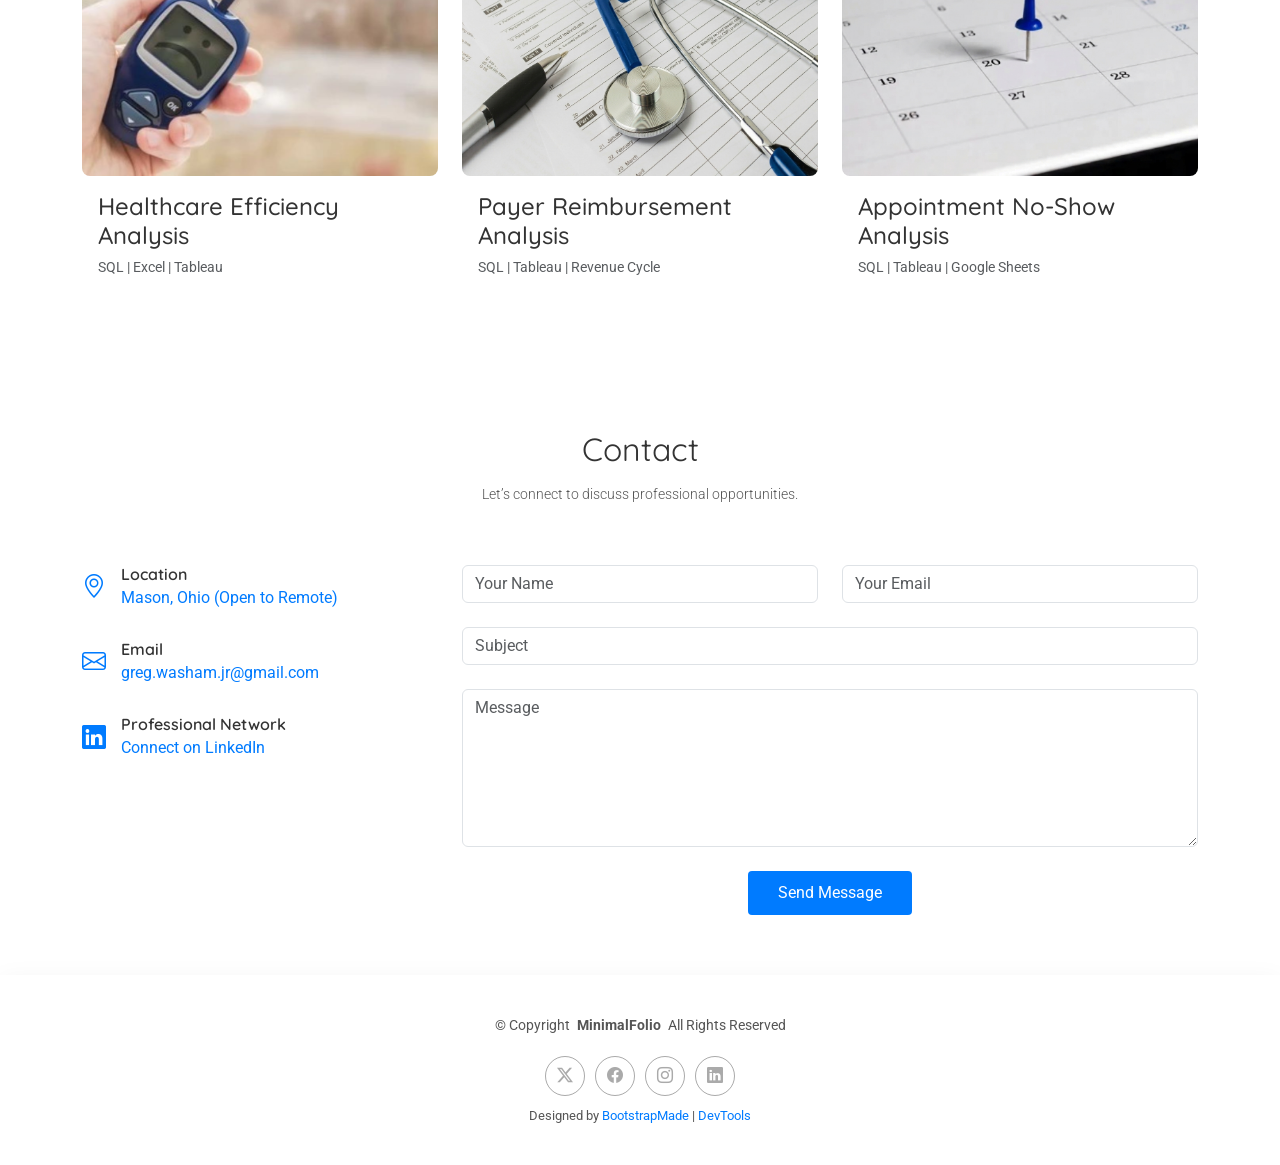
==== commit 588f6ae9: "Updated hero section and professional skills" ====
--- a/index.html
+++ b/index.html
@@ -78,17 +78,14 @@
           <h1 class="display-heading mb-3" style="
     display: flex; 
     justify-content: center; 
-    flex-wrap: nowrap; 
+    flex-wrap: wrap; 
     gap: 0.5rem; 
     font-size: clamp(1rem, 4.2vw, 3rem); 
     letter-spacing: -0.02em;
     width: 100%;
     margin: 0 auto;
     white-space: nowrap;">
-  <span>Healthcare Operations</span> |
-<span>Data Analysis</span> |
-<span>Quality Improvement</span> |
-<span>Decision Support</span>
+  <span>Healthcare Operations</span> | <span>Data Analysis</span>  <span>Process Improvement</span> | <span>Root Cause Analysis</span>
 </h1>
 
           <p class="lead mb-4 text-center mx-auto" style="max-width: 800px; width: 100%;">
@@ -141,12 +138,12 @@
           <div class="col-lg-7" data-aos="fade-right" data-aos-delay="150">
             <div class="intro-content">
               <span class="eyebrow">Hello there</span>
-              <h2 class="headline">I'm Greg — a healthcare professional, investigator, and problem solver with over a decade of experience helping people navigate complex challenges.</h2>
+              <h2 class="headline">I'm Greg — a healthcare professional, investigator, and problem solver.</h2>
               <p class="lead">
                As a chiropractor, I spent years analyzing symptoms, identifying patterns, asking the right questions, and developing solutions tailored to each individual situation. Along the way, I also gained firsthand experience with healthcare operations, insurance systems, patient engagement, and the real-world challenges organizations face behind the scenes.
               </p>
               <p class="lead">
-                Today, I combine that healthcare expertise with analytical tools such as SQL, Excel, and Tableau to investigate operational problems, uncover meaningful insights, and identify opportunities for improvement. Whether examining patient outcomes, operational performance, or financial trends, I'm most energized by understanding why something is happening and finding practical ways to make it better.
+                Today, I combine that healthcare expertise with analytical tools such as SQL, Excel, and Tableau to investigate operational problems, uncover meaningful insights, and identify opportunities for improvement. Whether examining patient outcomes, operational performance, or financial trends, I'm most excited by understanding why something is happening and finding practical ways to make it better.
               </p>
           
               <p class="lead">
@@ -203,21 +200,21 @@
               <ul class="list-unstyled">
                 <li><strong>SQL:</strong> Advanced Querying & Database Management (PostgreSQL, BigQuery)</li>
                 <li><strong>Data Visualization:</strong> Tableau Dashboard Design & Storytelling</li>
-                <li><strong>Analytics Tools:</strong> Python (Pandas/NumPy), Google Sheets, MS Excel</li>
+                <li><strong>Analytics Tools:</strong> Google Sheets, MS Excel</li>
                 <li><strong>Development:</strong> Version Control with GitHub, VS Code</li>
               </ul>
             </div>
           </div>
 
-          <!-- Healthcare Domain Expertise -->
+          <!-- Domain Expertise -->
           <div class="col-lg-5">
             <div class="skills-card">
               <h4><i class="bi bi-hospital"></i>Healthcare Domain</h4>
               <ul class="list-unstyled">
-                <li><strong>Clinical Insight:</strong> 10+ years of patient care & provider workflow experience</li>
-                <li><strong>Insurance & Billing:</strong> Deep knowledge of claims, payers, and healthcare policy</li>
-                <li><strong>Data Management:</strong> Electronic Health Records (EHR) & HIPAA standards</li>
-                <li><strong>Analysis:</strong> Patient outcome tracking & healthcare efficiency reporting</li>
+                <li><strong>Healthcare Operations:</strong> Experience with clinical workflows, scheduling, and practice operations</li>
+                <li><strong>Regulatory Compliance:</strong> HIPAA, documentation standards, and process adherence</li>
+                <li><strong>Insurance & Reimbursement:</strong> Understanding of claims processes, payer requirements, and reimbursement workflows</li>
+                <li><strong>Performance Analysis:</strong> Patient outcomes, operational metrics, and efficiency reporting</li>
               </ul>
             </div>
           </div>
